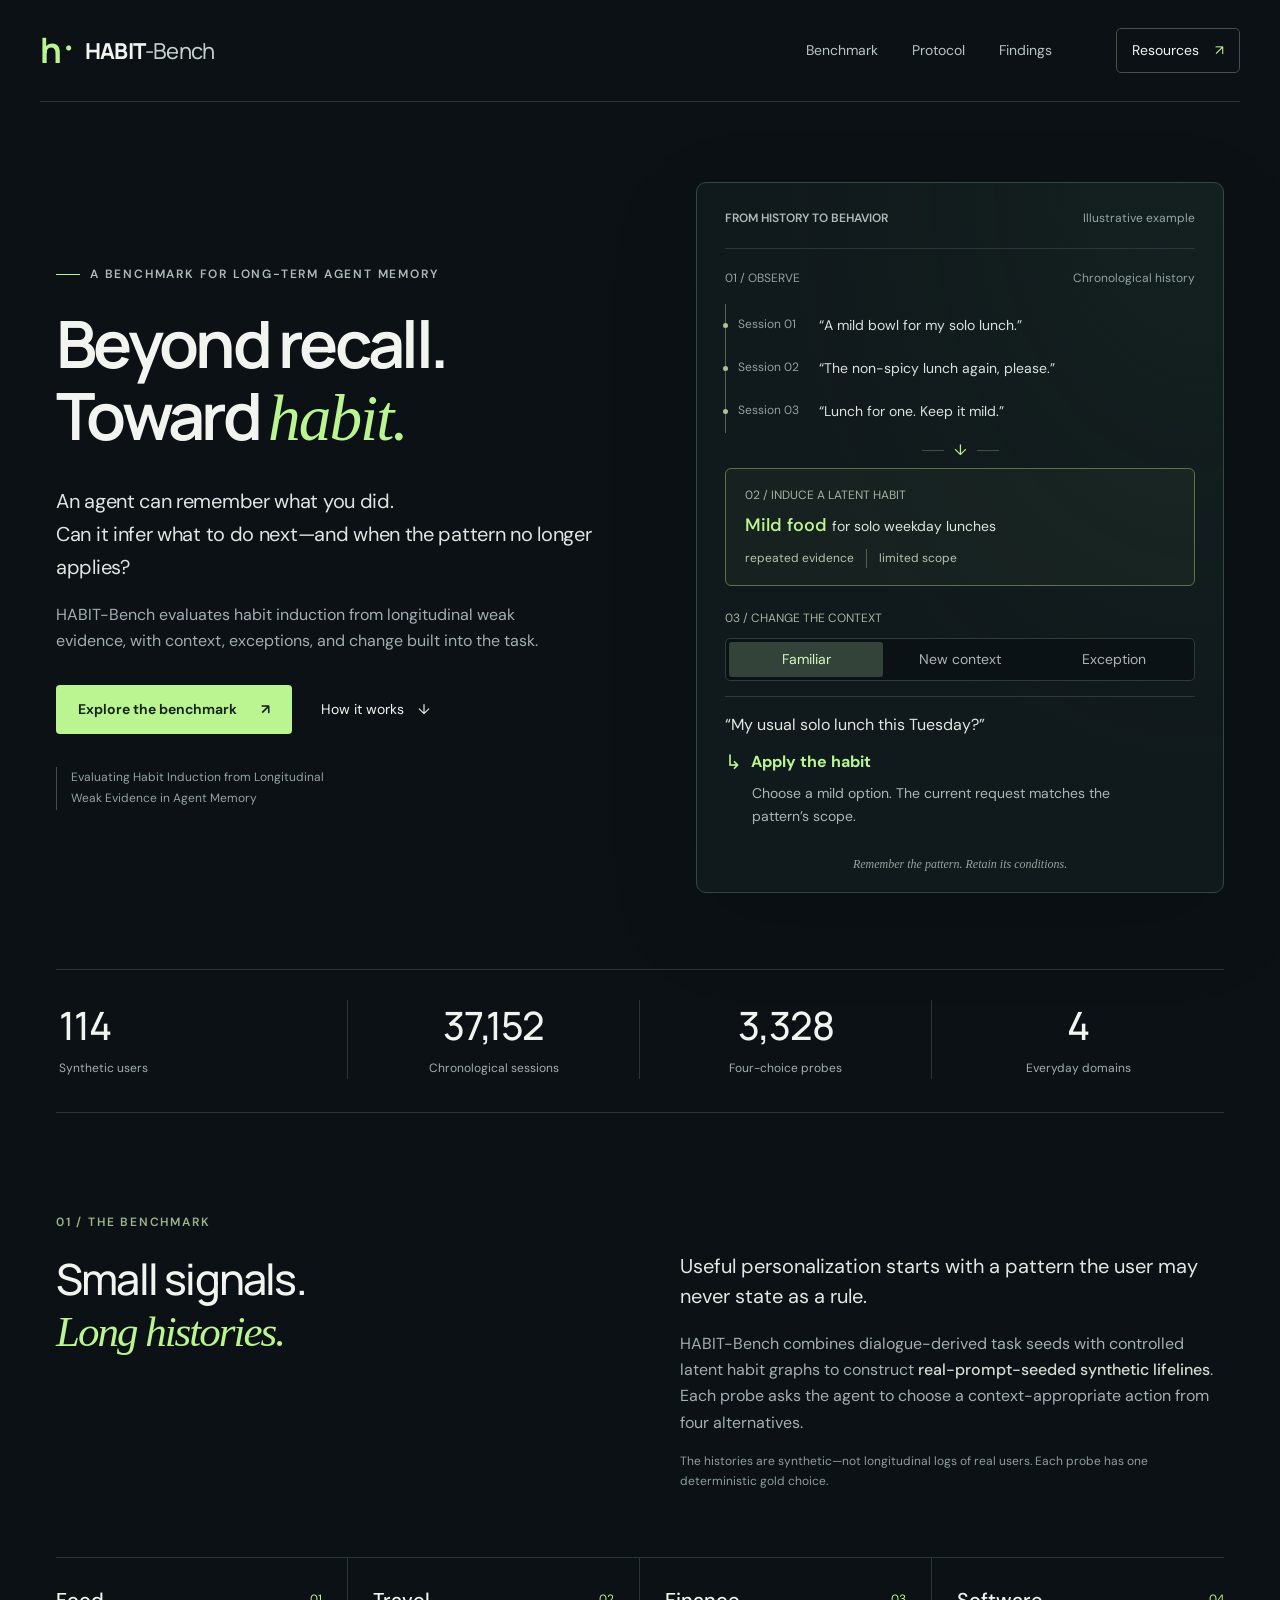
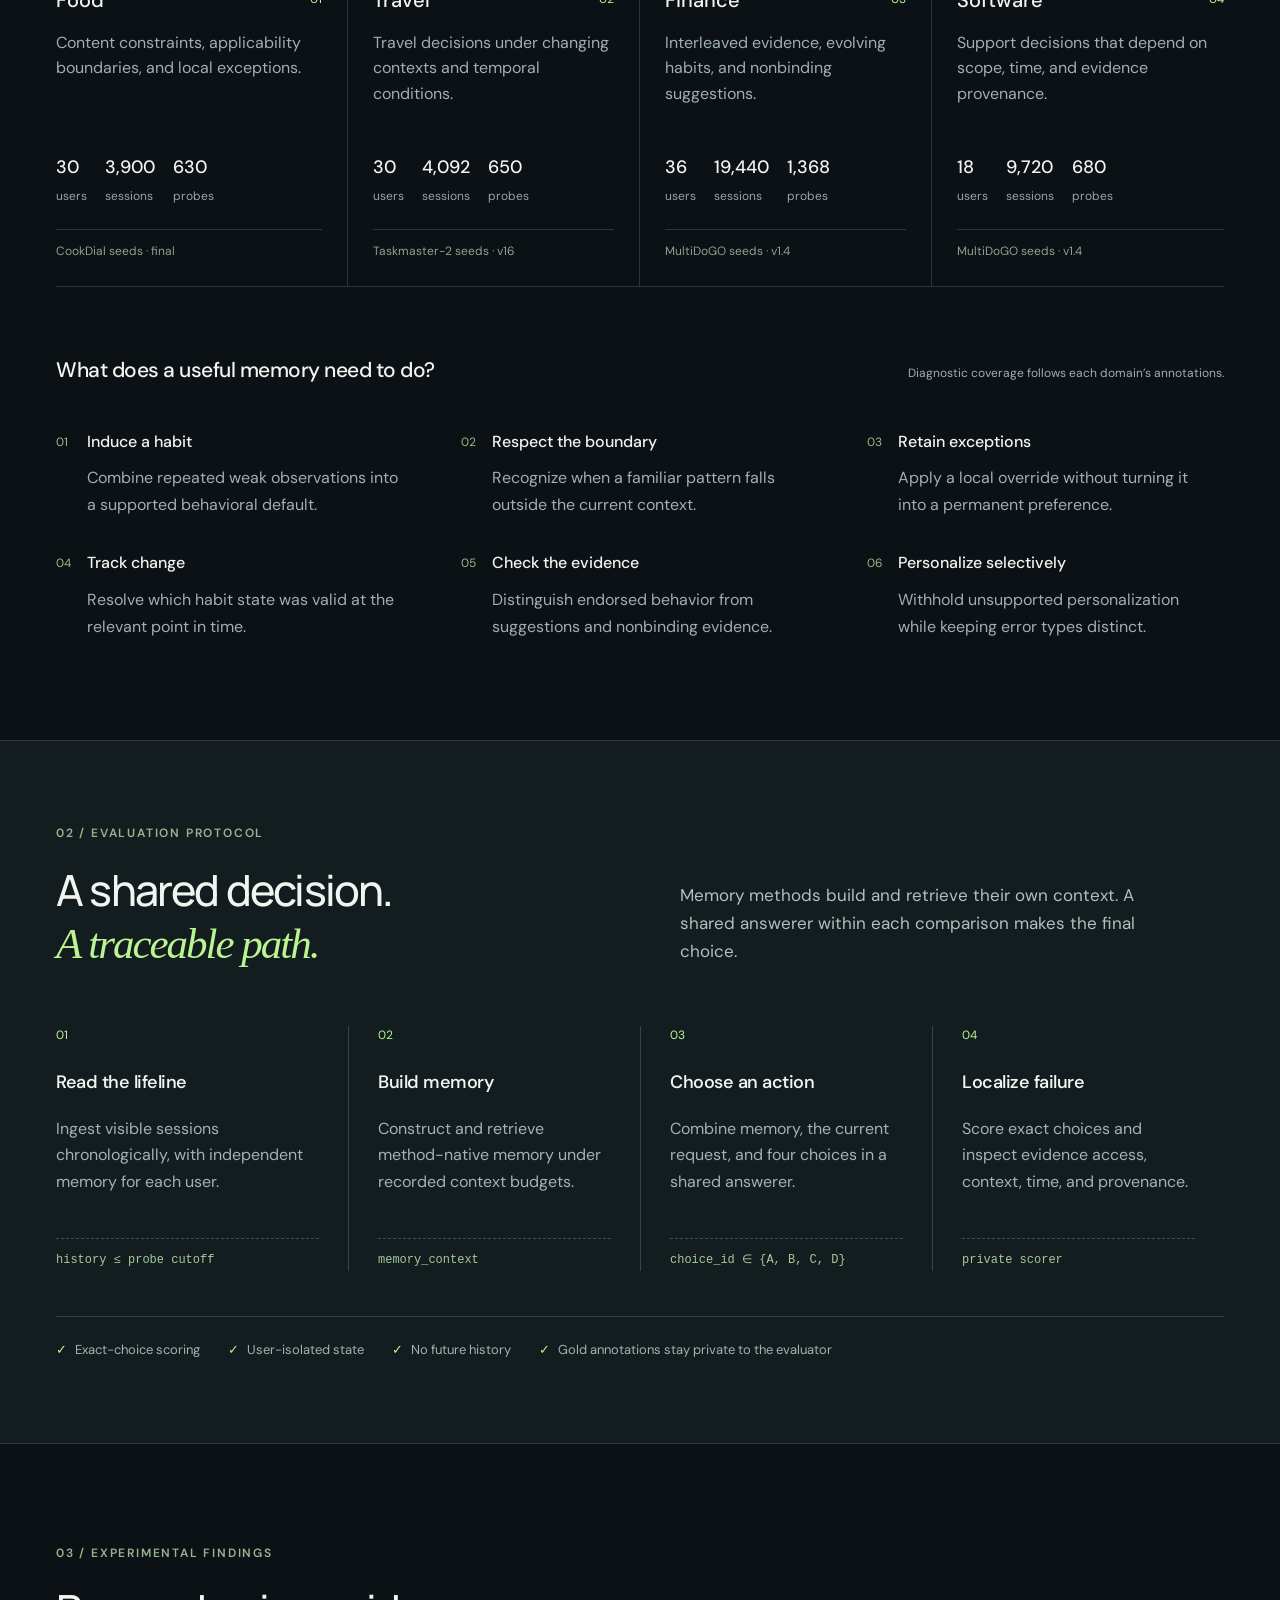
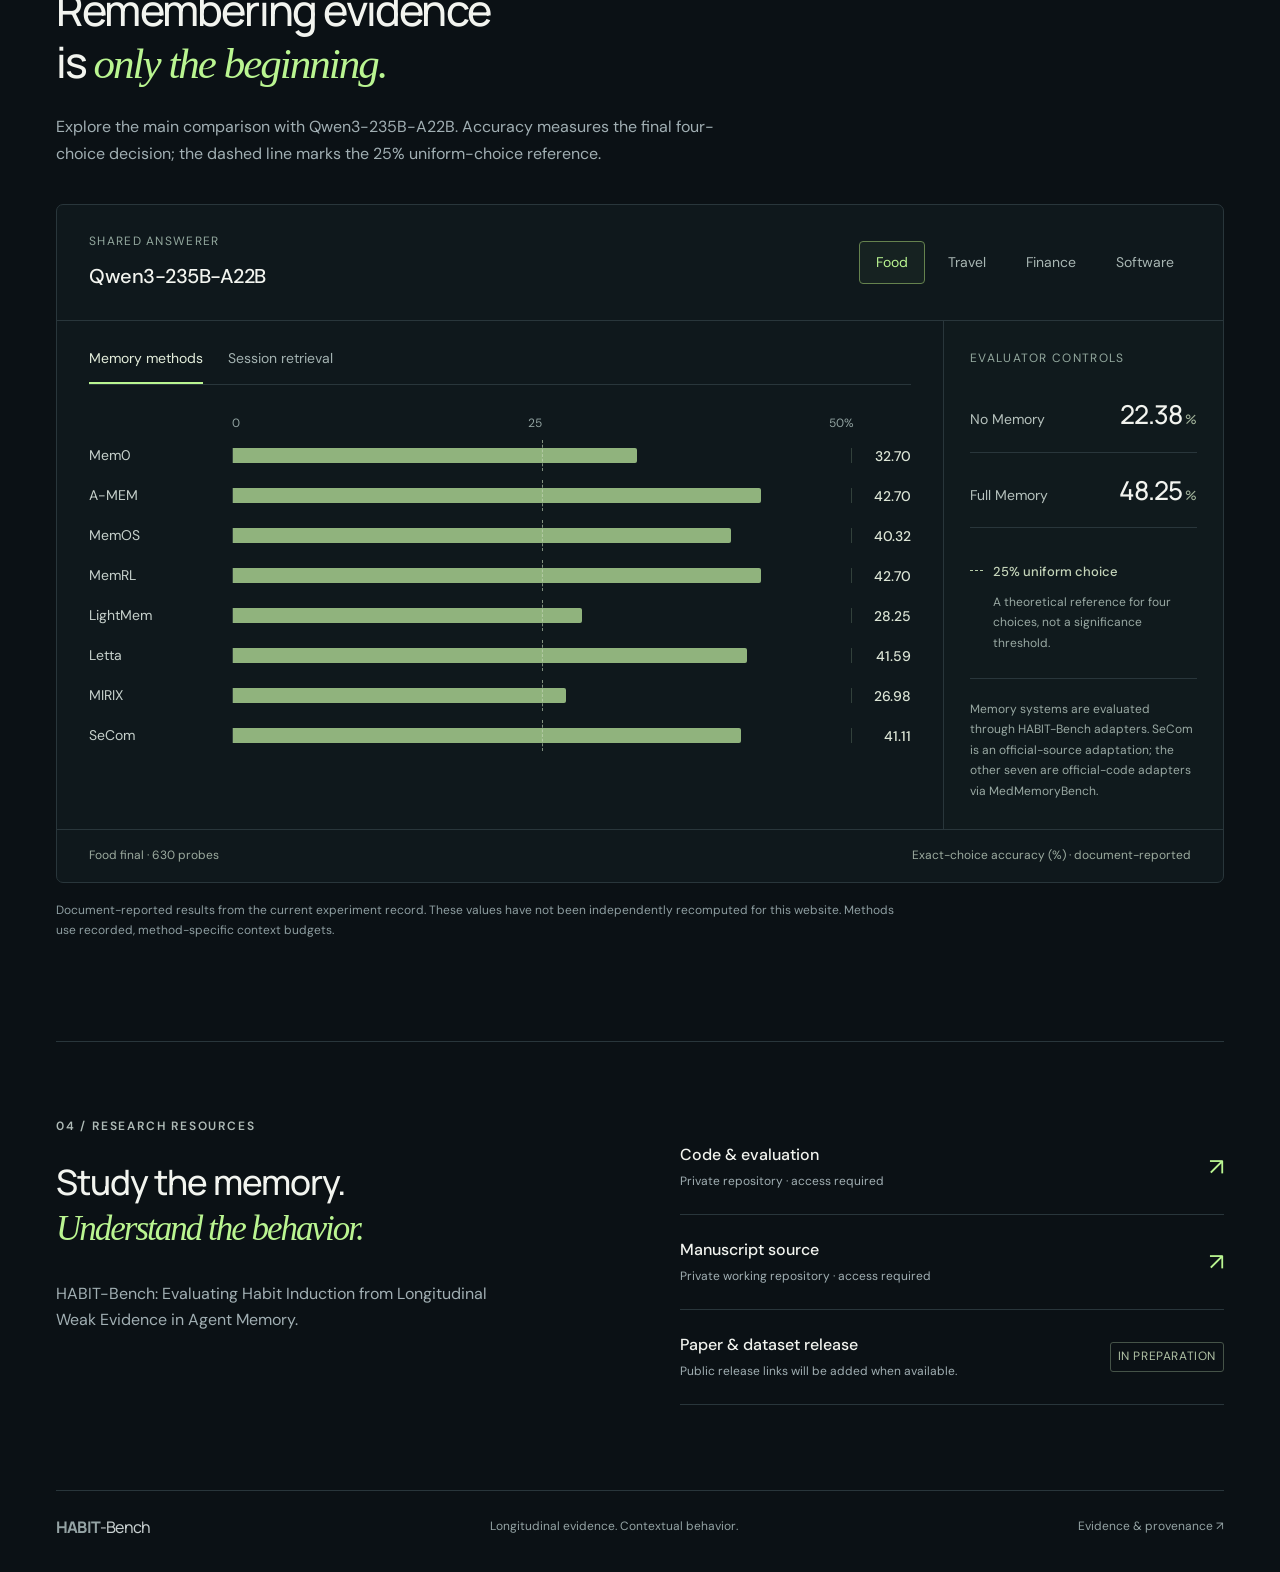
==== index.html @ 61bf4277 "Publish HABIT-Bench project website" ====
<!doctype html>
<html lang="en">
<head>
  <meta charset="utf-8">
  <meta name="viewport" content="width=device-width, initial-scale=1">
  <meta name="theme-color" content="#0b1115">
  <meta name="description" content="HABIT-Bench evaluates whether agent memory can induce latent habits from longitudinal weak evidence and apply them in the right context.">
  <title>HABIT-Bench — Beyond recall. Toward habit.</title>
  <link rel="icon" type="image/svg+xml" href="data:image/svg+xml,%3Csvg xmlns='http://www.w3.org/2000/svg' viewBox='0 0 64 64'%3E%3Crect width='64' height='64' rx='14' fill='%230b1115'/%3E%3Cpath d='M18 15v34m28-34v34M18 32h28' stroke='%23baf591' stroke-width='8'/%3E%3C/svg%3E">
  <link rel="stylesheet" href="./styles.css">
  <script src="./data.js" defer></script>
  <script src="./app.js" defer></script>
</head>
<body>
  <a class="skip-link" href="#main">Skip to content</a>
  <header class="site-header">
    <a class="brand" href="#" aria-label="HABIT-Bench home"><span class="brand-mark" aria-hidden="true">h<span>·</span></span> HABIT<span class="brand-light">-Bench</span></a>
    <nav aria-label="Main navigation"><a href="#benchmark">Benchmark</a><a href="#protocol">Protocol</a><a href="#findings">Findings</a></nav>
    <a class="header-link" href="#resources">Resources <span aria-hidden="true">↗</span></a>
  </header>
  <main id="main">
    <section class="hero section-shell" aria-labelledby="hero-title">
      <div class="hero-copy">
        <p class="eyebrow"><span class="eyebrow-line"></span> A benchmark for long-term agent memory</p>
        <h1 id="hero-title">Beyond recall.<br>Toward <em>habit.</em></h1>
        <p class="hero-summary">An agent can remember what you did.<br> Can it infer what to do next—and when the pattern no longer applies?</p>
        <p class="hero-description">HABIT-Bench evaluates habit induction from longitudinal weak evidence, with context, exceptions, and change built into the task.</p>
        <div class="hero-actions"><a class="button primary" href="#benchmark">Explore the benchmark <span aria-hidden="true">↗</span></a><a class="text-link" href="#protocol">How it works <span aria-hidden="true">↓</span></a></div>
        <p class="paper-title">Evaluating Habit Induction from Longitudinal<br class="desktop-break"> Weak Evidence in Agent Memory</p>
      </div>
      <div class="habit-lab" aria-label="Interactive illustration of habit application">
        <div class="lab-heading"><span class="eyebrow">From history to behavior</span><span class="lab-note">Illustrative example</span></div>
        <div class="history-label"><span>01 / OBSERVE</span><span>Chronological history</span></div>
        <ol class="evidence-timeline">
          <li><span class="session-label">Session 01</span><p>“A mild bowl for my solo lunch.”</p><span class="evidence-tag">weekday</span></li>
          <li><span class="session-label">Session 02</span><p>“The non-spicy lunch again, please.”</p><span class="evidence-tag">weekday</span></li>
          <li><span class="session-label">Session 03</span><p>“Lunch for one. Keep it mild.”</p><span class="evidence-tag">weekday</span></li>
        </ol>
        <div class="inference-link" aria-hidden="true"><span></span>↓<span></span></div>
        <div class="latent-state"><span class="micro-label">02 / INDUCE A LATENT HABIT</span><p>Mild food <span>for solo weekday lunches</span></p><div class="state-tags"><span>repeated evidence</span><span>limited scope</span></div></div>
        <div class="scenario-control"><span class="micro-label">03 / CHANGE THE CONTEXT</span><div class="segmented" role="group" aria-label="Example context"><button type="button" data-scenario="apply" aria-pressed="true">Familiar</button><button type="button" data-scenario="boundary" aria-pressed="false">New context</button><button type="button" data-scenario="exception" aria-pressed="false">Exception</button></div></div>
        <div class="decision" id="decision" aria-live="polite"><p class="current-request">“My usual solo lunch this Tuesday?”</p><div class="decision-title"><span class="decision-symbol" aria-hidden="true">↳</span><strong>Apply the habit</strong></div><p class="decision-explanation">Choose a mild option. The current request matches the pattern’s scope.</p></div>
        <p class="lab-caption">Remember the pattern. Retain its conditions.</p>
      </div>
    </section>
    <section class="stats section-shell" aria-label="Dataset at a glance"><div><strong>114</strong><span>Synthetic users</span></div><div><strong>37,152</strong><span>Chronological sessions</span></div><div><strong>3,328</strong><span>Four-choice probes</span></div><div><strong>4</strong><span>Everyday domains</span></div></section>
    <section class="section-shell benchmark-section" id="benchmark">
      <div class="section-heading"><p class="eyebrow">01 / The benchmark</p><h2>Small signals.<br><em>Long histories.</em></h2></div>
      <div class="intro-copy"><p>Useful personalization starts with a pattern the user may never state as a rule.</p><p>HABIT-Bench combines dialogue-derived task seeds with controlled latent habit graphs to construct <strong>real-prompt-seeded synthetic lifelines</strong>. Each probe asks the agent to choose a context-appropriate action from four alternatives.</p><p class="muted">The histories are synthetic—not longitudinal logs of real users. Each probe has one deterministic gold choice.</p></div>
      <div class="domain-grid" id="domain-grid"></div>
      <div class="capabilities-header"><h3>What does a useful memory need to do?</h3><p>Diagnostic coverage follows each domain’s annotations.</p></div>
      <div class="capability-grid">
        <article><span class="capability-number">01</span><h4>Induce a habit</h4><p>Combine repeated weak observations into a supported behavioral default.</p></article>
        <article><span class="capability-number">02</span><h4>Respect the boundary</h4><p>Recognize when a familiar pattern falls outside the current context.</p></article>
        <article><span class="capability-number">03</span><h4>Retain exceptions</h4><p>Apply a local override without turning it into a permanent preference.</p></article>
        <article><span class="capability-number">04</span><h4>Track change</h4><p>Resolve which habit state was valid at the relevant point in time.</p></article>
        <article><span class="capability-number">05</span><h4>Check the evidence</h4><p>Distinguish endorsed behavior from suggestions and nonbinding evidence.</p></article>
        <article><span class="capability-number">06</span><h4>Personalize selectively</h4><p>Withhold unsupported personalization while keeping error types distinct.</p></article>
      </div>
    </section>
    <section class="protocol-section" id="protocol"><div class="section-shell">
      <div class="section-heading"><p class="eyebrow">02 / Evaluation protocol</p><h2>A shared decision.<br><em>A traceable path.</em></h2></div>
      <p class="protocol-lede">Memory methods build and retrieve their own context. A shared answerer within each comparison makes the final choice.</p>
      <div class="pipeline"><article><span class="step">01</span><h3>Read the lifeline</h3><p>Ingest visible sessions chronologically, with independent memory for each user.</p><code>history ≤ probe cutoff</code></article><article><span class="step">02</span><h3>Build memory</h3><p>Construct and retrieve method-native memory under recorded context budgets.</p><code>memory_context</code></article><article><span class="step">03</span><h3>Choose an action</h3><p>Combine memory, the current request, and four choices in a shared answerer.</p><code>choice_id ∈ {A, B, C, D}</code></article><article><span class="step">04</span><h3>Localize failure</h3><p>Score exact choices and inspect evidence access, context, time, and provenance.</p><code>private scorer</code></article></div>
      <div class="protocol-foot"><span>Exact-choice scoring</span><span>User-isolated state</span><span>No future history</span><span>Gold annotations stay private to the evaluator</span></div>
    </div></section>
    <section class="section-shell findings-section" id="findings">
      <div class="section-heading"><p class="eyebrow">03 / Experimental findings</p><h2>Remembering evidence<br>is <em>only the beginning.</em></h2></div>
      <p class="findings-lede">Explore the main comparison with Qwen3-235B-A22B. Accuracy measures the final four-choice decision; the dashed line marks the 25% uniform-choice reference.</p>
      <div id="results-panel" class="results-panel"></div>
      <p class="results-note">Document-reported results from the current experiment record. These values have not been independently recomputed for this website. Methods use recorded, method-specific context budgets.</p>
    </section>
    <section class="resources-section section-shell" id="resources"><div><p class="eyebrow">04 / Research resources</p><h2>Study the memory.<br><em>Understand the behavior.</em></h2><p class="resource-copy">HABIT-Bench: Evaluating Habit Induction from Longitudinal Weak Evidence in Agent Memory.</p></div><div class="resource-list"><a href="https://github.com/Hollyming/habit-bench" target="_blank" rel="noopener noreferrer"><span><strong>Code & evaluation</strong><small>Private repository · access required</small></span><span aria-hidden="true">↗</span></a><a href="https://github.com/Hollyming/habit_bench_iclr27" target="_blank" rel="noopener noreferrer"><span><strong>Manuscript source</strong><small>Private working repository · access required</small></span><span aria-hidden="true">↗</span></a><div class="resource-status"><span><strong>Paper & dataset release</strong><small>Public release links will be added when available.</small></span><span class="status-label">In preparation</span></div></div></section>
  </main>
  <footer class="site-footer section-shell"><a class="brand" href="#">HABIT<span class="brand-light">-Bench</span></a><p>Longitudinal evidence. Contextual behavior.</p><a href="./evidence.json">Evidence & provenance <span aria-hidden="true">↗</span></a></footer>
</body>
</html>
---- styles.css ----
@import url('https://fonts.googleapis.com/css2?family=DM+Sans:wght@400;450;500;550;600;650;700&family=Manrope:wght@400;500;600;650;700;750;800&display=swap');
:root{color-scheme:dark;--bg:#0b1115;--panel:#111a1e;--panel-light:#152126;--ink:#f2f4ef;--muted:#a1afb3;--line:#29363b;--green:#baf591;--teal:#80c9ba;--serif:Georgia,'Times New Roman',serif;--sans:'DM Sans',Arial,sans-serif;--display:'Manrope',Arial,sans-serif}
*{box-sizing:border-box}html{scroll-behavior:smooth;scroll-padding-top:100px}body{margin:0;background:var(--bg);color:var(--ink);font:16px/1.65 var(--sans);-webkit-font-smoothing:antialiased}a{color:inherit;text-decoration:none}button{font:inherit}button,a{-webkit-tap-highlight-color:transparent}button{cursor:pointer}a:focus-visible,button:focus-visible,summary:focus-visible{outline:2px solid var(--green);outline-offset:6px}::selection{background:var(--green);color:var(--bg)}.section-shell{width:min(1280px,calc(100% - 112px));margin-inline:auto}.skip-link{position:absolute;left:20px;top:-100px;z-index:100;background:var(--green);color:var(--bg);padding:12px 20px}.skip-link:focus{top:12px}.site-header{height:102px;width:min(1392px,calc(100% - 80px));margin:auto;display:flex;align-items:center;gap:40px;border-bottom:1px solid var(--line)}.brand{font:750 22px/1 var(--display);letter-spacing:-.8px;white-space:nowrap;display:flex;align-items:center}.brand-light{font-weight:450;color:#c6cece}.brand-mark{position:relative;font:700 35px/1 var(--display);color:var(--green);margin-right:15px;width:30px}.brand-mark span{position:absolute;right:-2px;top:-4px}.site-header nav{display:flex;gap:34px;margin-left:auto;font-size:14px;color:#b9c4c7}.site-header nav a:hover,.text-link:hover,footer a:hover{color:var(--green)}.header-link{font-size:14px;border:1px solid #435149;border-radius:5px;padding:10px 15px;margin-left:24px}.header-link span{margin-left:12px;color:var(--green)}.hero{display:grid;grid-template-columns:1.08fr 1fr;gap:70px;align-items:center;padding-block:80px 76px}.eyebrow{text-transform:uppercase;letter-spacing:1.8px;font-size:12px;font-weight:600;line-height:1.5;color:#afbbb7;margin:0 0 25px}.hero .eyebrow{display:flex;align-items:center;gap:10px}.eyebrow-line{width:24px;height:1px;background:var(--green)}h1,h2,h3,h4,p{margin-top:0}h1{font:650 clamp(56px,5.1vw,76px)/1.1 var(--display);letter-spacing:-3.7px;margin:0 0 30px}h1 em,h2 em{font-family:var(--serif);font-weight:400;color:var(--green);letter-spacing:-2px}.hero-summary{font-size:20px;line-height:1.65;letter-spacing:-.3px;color:#e0e5e2;max-width:540px;margin-bottom:18px}.hero-description{max-width:490px;color:var(--muted);font-size:16px;margin-bottom:30px}.hero-actions{display:flex;align-items:center;gap:29px;flex-wrap:wrap}.button{display:inline-flex;align-items:center;justify-content:center;gap:24px;min-height:48px;padding:13px 22px;font-size:14px;font-weight:650;border-radius:4px;transition:background .2s,transform .2s}.primary{background:var(--green);color:#152217}.primary:hover{background:#ceffad;transform:translateY(-2px)}.text-link{font-size:14px}.text-link span{margin-left:10px}.paper-title{font-size:12px;line-height:1.8;color:#93a3a6;margin-top:33px;margin-bottom:0;border-left:1px solid #41504a;padding-left:14px}.habit-lab{padding:26px 28px 17px;border:1px solid #34483e;border-radius:10px;background:radial-gradient(ellipse at 95% 0%,#1f342a44,transparent 60%),#10191c;box-shadow:0 30px 90px #0002;position:relative}.lab-heading{display:flex;justify-content:space-between;align-items:baseline;gap:10px;border-bottom:1px solid var(--line);padding-bottom:19px;margin-bottom:20px}.lab-heading .eyebrow{font-size:11px;letter-spacing:1.1px;margin:0}.lab-note{font-size:11px;color:#95a7a7}.history-label{display:flex;justify-content:space-between;font-size:10px;letter-spacing:.7px;color:#91a29f;margin-bottom:15px}.history-label span:last-child{letter-spacing:0}.evidence-timeline{list-style:none;padding:0;margin:0}.evidence-timeline li{position:relative;display:grid;grid-template-columns:75px 1fr auto;align-items:center;gap:7px;padding:10px 0 10px 12px;border-left:1px solid #536354}.evidence-timeline li:before{position:absolute;content:'';left:-3px;width:5px;height:5px;background:#a9c49b;border-radius:50%}.session-label{font-size:10px;color:#92a09e}.evidence-timeline p{font-size:12px;margin:0;color:#d9e2dd}.evidence-tag{font-size:9px;color:#9ca9a3;padding:1px 5px;border:1px solid #344039;border-radius:3px}.inference-link{display:flex;align-items:center;gap:10px;justify-content:center;height:35px;color:var(--green);font-size:15px}.inference-link span{width:22px;height:1px;background:#3e5043}.latent-state{background:#baf59109;border:1px solid #5a744a;border-radius:6px;padding:17px 19px}.micro-label{display:block;font-size:10px;letter-spacing:1px;color:#a2b49f}.latent-state p{font-size:18px;color:var(--green);line-height:1.5;margin:6px 0 10px;font-weight:550}.latent-state p span{color:#dbe6d9;font-weight:400;font-size:14px}.state-tags{display:flex;gap:12px;font-size:10px;color:#b6c5ae}.state-tags span+span{border-left:1px solid #56624a;padding-left:12px}.scenario-control{margin-top:23px;display:flex;justify-content:space-between;align-items:center;gap:10px}.scenario-control .micro-label{font-size:9px;letter-spacing:.5px;max-width:110px}.segmented{display:flex;padding:3px;border-radius:5px;background:#0b1215;border:1px solid #2d3b3b}.segmented button{color:#aab7b6;background:none;border:0;border-radius:3px;padding:6px 9px;font-size:11px;white-space:nowrap}.segmented button[aria-pressed=true]{background:#334339;color:#d9f5c4}.segmented button:hover{color:var(--green)}.decision{margin-top:15px;min-height:135px;border-top:1px solid #2c3a38;padding-top:15px}.current-request{font-size:14px;color:#e1e7e1;margin-bottom:10px}.decision-title{display:flex;align-items:center;gap:9px;color:var(--green);font-size:14px}.decision-symbol{font-size:20px;line-height:1}.decision-explanation{font-size:12px;color:#a9b8b4;line-height:1.6;margin:7px 0 0 27px;max-width:360px}.lab-caption{font-family:var(--serif);font-style:italic;color:#93a49c;font-size:13px;text-align:center;padding-top:14px;margin:0}.stats{display:grid;grid-template-columns:repeat(4,1fr);border-block:1px solid var(--line);padding:30px 0 33px}.stats div{display:flex;flex-direction:column;align-items:center;border-right:1px solid var(--line)}.stats div:first-child{align-items:flex-start;padding-left:3px}.stats div:last-child{border:0}.stats strong{font:500 39px/1.3 var(--display);letter-spacing:-1px}.stats span{color:var(--muted);font-size:13px;margin-top:8px}.benchmark-section{padding-block:100px;display:grid;grid-template-columns:1fr 1fr;column-gap:80px}.section-heading h2{font:500 43px/1.2 var(--display);letter-spacing:-1.8px;margin-bottom:0}.section-heading .eyebrow{color:#9bb38f;margin-bottom:22px}.intro-copy{padding-top:38px}.intro-copy>p:first-child{font-size:20px;color:#e2e8e0;line-height:1.5}.intro-copy p{color:var(--muted);font-size:15px}.intro-copy strong{color:#d4ddd1;font-weight:500}.intro-copy .muted{font-size:12px;color:#8e9e9f}.domain-grid{grid-column:1/-1;display:grid;grid-template-columns:repeat(4,1fr);margin-top:53px;border-block:1px solid var(--line)}.domain{padding:26px 25px 25px;border-right:1px solid var(--line)}.domain:first-child{padding-left:0}.domain:last-child{border:0;padding-right:0}.domain-top{display:flex;justify-content:space-between;align-items:center;gap:8px}.domain h3{font-size:20px;font-weight:500;margin:0}.domain-number{font-size:12px;color:var(--green)}.domain p{font-size:13px;color:var(--muted);line-height:1.6;min-height:62px;margin:13px 0 20px}.domain-counts{display:flex;gap:18px}.domain-counts strong{font-size:18px;font-weight:500;display:block}.domain-counts span{color:#97a6a7;font-size:11px}.domain-source{color:#8fa28f;font-size:11px;border-top:1px solid var(--line);margin-top:20px;padding-top:12px}.capabilities-header{grid-column:1/-1;display:flex;align-items:baseline;justify-content:space-between;gap:24px;margin-top:66px}.capabilities-header h3{font-size:21px;font-weight:500;letter-spacing:-.5px}.capabilities-header p{font-size:12px;color:var(--muted)}.capability-grid{display:grid;grid-template-columns:repeat(3,1fr);grid-column:1/-1;gap:32px 48px;margin-top:20px}.capability-grid article{padding-left:31px;position:relative}.capability-number{position:absolute;left:0;top:0;font-size:11px;line-height:26px;color:#9cb987}.capability-grid h4{font-size:16px;font-weight:500;margin-bottom:9px}.capability-grid p{font-size:14px;line-height:1.7;color:var(--muted);margin:0;max-width:320px}.protocol-section{background:#131d20;border-block:1px solid var(--line);padding-block:83px}.protocol-section>.section-shell{display:grid;grid-template-columns:1fr 1fr;gap:45px 80px}.protocol-lede{align-self:end;color:#b2bfbe;max-width:465px;font-size:17px;margin:0 0 4px}.pipeline{grid-column:1/-1;display:grid;grid-template-columns:repeat(4,1fr);margin-top:12px}.pipeline article{padding:0 29px;position:relative;border-left:1px solid #374546}.pipeline article:first-child{padding-left:0;border:0}.step{display:block;color:var(--green);font-size:12px;margin-bottom:22px}.pipeline h3{font-size:18px;letter-spacing:-.5px;font-weight:550}.pipeline p{font-size:14px;color:#a4b2b2;min-height:73px}.pipeline code{display:block;font-family:monospace;font-size:11px;color:#a5c89b;padding-top:12px;border-top:1px dashed #425148;white-space:normal}.protocol-foot{grid-column:1/-1;display:flex;gap:28px;border-top:1px solid #334143;padding-top:22px;color:#a2b2af;font-size:12px;flex-wrap:wrap}.protocol-foot span:before{content:'✓';color:var(--green);margin-right:8px}.findings-section{padding-block:100px}.findings-lede{max-width:690px;color:var(--muted);font-size:16px;margin:25px 0 37px}.results-panel{border:1px solid var(--line);border-radius:7px;min-height:140px;background:#0f181c}.results-note{font-size:12px;line-height:1.7;color:#8e9ea1;max-width:850px;margin:17px 0 0}.resources-section{border-top:1px solid var(--line);padding-block:75px 85px;display:grid;grid-template-columns:1fr 1fr;gap:80px}.resources-section h2{font:500 35px/1.3 var(--display);letter-spacing:-1px}.resource-copy{max-width:440px;font-size:14px;color:var(--muted);margin-bottom:0}.resource-list{padding-top:3px}.resource-list>a,.resource-status{display:flex;justify-content:space-between;align-items:center;gap:20px;border-bottom:1px solid var(--line);padding:22px 0}.resource-list strong{font-weight:500;font-size:16px;display:block}.resource-list small{font-size:12px;color:var(--muted);display:block;margin-top:4px}.resource-list>a>span:last-child{font-size:24px;color:var(--green)}.resource-list>a:hover strong{color:var(--green)}.status-label{font-size:10px;text-transform:uppercase;letter-spacing:.6px;border:1px solid #455348;padding:4px 7px;border-radius:3px;color:#b0c1a5;white-space:nowrap}.site-footer{padding-block:26px 35px;border-top:1px solid var(--line);display:flex;align-items:center;justify-content:space-between;gap:25px;color:#94a3a4;font-size:12px}.site-footer .brand{font-size:16px}.site-footer p{margin:0}
@media(min-width:1500px){.hero{gap:95px;padding-block:100px}.hero-copy h1{font-size:78px}}
@media(max-width:1150px){.section-shell{width:calc(100% - 72px)}.hero{gap:35px;grid-template-columns:1fr 1fr;padding-top:65px}h1{font-size:57px;letter-spacing:-3px}.habit-lab{padding:22px 20px 16px}.evidence-timeline li{grid-template-columns:65px 1fr}.evidence-tag{display:none}.hero-summary{font-size:18px}.hero-actions{gap:19px}.button{padding-inline:16px;gap:12px}.scenario-control{display:block}.scenario-control .micro-label{max-width:none;margin-bottom:10px}.segmented{display:inline-flex}.benchmark-section,.resources-section{column-gap:45px}.domain{padding-inline:20px}.domain-counts{gap:12px}.domain-counts strong{font-size:17px}.pipeline article{padding-inline:18px}.pipeline p{min-height:100px}.site-header{width:calc(100% - 64px)}.header-link{margin-left:0}.site-header nav{gap:23px}}
@media(max-width:850px){.site-header{height:84px;gap:20px}.site-header nav{display:none}.header-link{margin-left:auto}.hero{grid-template-columns:1fr;gap:47px;padding-block:55px}.hero-copy{max-width:620px}.hero-copy h1{font-size:70px}.hero-summary{font-size:20px}.hero-description{max-width:530px}.paper-title br{display:none}.habit-lab{max-width:620px;width:100%;margin:auto;padding:27px 30px 20px}.evidence-timeline li{grid-template-columns:90px 1fr auto}.evidence-tag{display:inline}.evidence-timeline p{font-size:14px}.scenario-control{display:flex}.scenario-control .micro-label{margin:0}.stats strong{font-size:32px}.stats span{font-size:12px}.benchmark-section{grid-template-columns:1fr;padding-block:65px}.intro-copy{padding-top:25px;max-width:650px}.domain-grid{grid-template-columns:1fr 1fr;margin-top:26px}.domain{padding:25px!important}.domain:nth-child(2){border-right:0}.domain:nth-child(-n+2){border-bottom:1px solid var(--line)}.domain p{min-height:auto}.capabilities-header{display:block;margin-top:45px}.capabilities-header h3{margin-bottom:10px}.capability-grid{grid-template-columns:1fr 1fr;gap:28px}.protocol-section{padding-block:65px}.protocol-section>.section-shell{grid-template-columns:1fr;gap:26px}.protocol-lede{max-width:600px}.pipeline{grid-template-columns:1fr 1fr;gap:32px 0}.pipeline article{padding:0 20px}.pipeline article:nth-child(odd){padding-left:0;border:0}.pipeline p{min-height:65px}.pipeline .step{margin-bottom:14px}.protocol-foot{gap:14px 25px}.findings-section{padding-block:65px}.resources-section{grid-template-columns:1fr;gap:25px;padding-block:60px}.site-footer p{display:none}}
@media(max-width:520px){.section-shell{width:calc(100% - 40px)}.site-header{width:calc(100% - 40px);height:77px}.brand{font-size:19px}.brand-mark{font-size:30px;margin-right:9px;width:26px}.header-link{font-size:11px;padding:8px 9px}.header-link span{margin-left:5px}.hero{padding-top:43px;gap:35px}.hero .eyebrow{font-size:10px;letter-spacing:1.2px;margin-bottom:24px}.hero-copy h1{font-size:clamp(46px,12.5vw,65px);letter-spacing:-2.5px;margin-bottom:23px}.hero-summary{font-size:17px}.hero-summary br{display:none}.hero-description{font-size:14px;margin-bottom:24px}.hero-actions{gap:20px}.button,.text-link{font-size:12px}.button{padding:11px 14px}.paper-title{font-size:11px;margin-top:26px}.habit-lab{padding:20px 16px 13px;border-radius:7px}.hero .lab-heading .eyebrow{font-size:9px;letter-spacing:.8px;margin-bottom:0}.lab-note{font-size:9px}.evidence-timeline li{grid-template-columns:67px 1fr}.evidence-timeline p{font-size:12px}.evidence-tag{display:none}.latent-state{padding:14px}.latent-state p{font-size:17px}.latent-state p span{display:block;font-size:14px;margin-top:2px}.scenario-control{display:block;margin-top:19px}.scenario-control .micro-label{margin-bottom:10px}.segmented{display:flex}.segmented button{flex:1;font-size:12px;padding:7px}.decision{min-height:145px}.decision-explanation{font-size:12px}.stats{grid-template-columns:1fr 1fr;padding:0}.stats div{padding:23px 0!important;align-items:center!important}.stats div:nth-child(2){border-right:0}.stats div:nth-child(-n+2){border-bottom:1px solid var(--line)}.stats strong{font-size:32px}.section-heading h2{font-size:35px}.section-heading .eyebrow{font-size:10px;margin-bottom:20px}.intro-copy>p:first-child{font-size:19px}.intro-copy p{font-size:14px}.domain{padding:21px 15px!important}.domain:nth-child(odd){padding-left:0!important}.domain:nth-child(even){padding-right:0!important}.domain h3{font-size:18px}.domain-counts{flex-wrap:wrap;gap:8px 18px}.domain-counts strong{font-size:18px}.domain p{font-size:12px;min-height:78px}.domain-source{font-size:10px}.capabilities-header h3{font-size:19px}.capability-grid{grid-template-columns:1fr;gap:26px}.capability-grid p{max-width:none}.capability-grid h4{margin-bottom:5px}.pipeline{grid-template-columns:1fr}.pipeline article{padding:0 0 23px!important;border:0;border-bottom:1px solid var(--line)}.pipeline p{min-height:0;margin-bottom:16px}.pipeline h3{margin-bottom:10px}.protocol-lede{font-size:16px}.pipeline .step{margin-bottom:10px}.protocol-foot{font-size:11px}.findings-lede{font-size:14px}.resources-section h2{font-size:31px}.resource-list strong{font-size:15px}.resource-list small{font-size:11px}.resource-status{gap:10px}.status-label{font-size:9px}.site-footer{font-size:10px;gap:15px}.site-footer .brand{font-size:14px}}
@media(prefers-reduced-motion:reduce){html{scroll-behavior:auto}*,*:before,*:after{animation:none!important;transition:none!important}}

/* Results are plotted on the same 0–50% scale across every domain. */
.results-toolbar{display:flex;justify-content:space-between;align-items:center;gap:25px;padding:27px 32px;border-bottom:1px solid var(--line)}.chart-eyebrow{font-size:12px;letter-spacing:1.3px;color:#93a89e;margin:0 0 8px}.results-toolbar h3{font-size:20px;font-weight:500;letter-spacing:-.5px;margin:0}.domain-select{display:flex;gap:6px;flex-wrap:wrap}.domain-select button{border:1px solid transparent;background:transparent;color:#a8b6b3;padding:9px 16px;font-size:14px;border-radius:4px}.domain-select button[aria-pressed=true]{border-color:#65824e;background:#baf5910b;color:var(--green)}.domain-select button:hover{color:var(--green)}.chart-layout{display:grid;grid-template-columns:1fr 280px}.chart-main{padding:26px 32px 34px;min-width:0}.group-select{display:flex;gap:25px;margin-bottom:29px;border-bottom:1px solid var(--line)}.group-select button{border:0;border-bottom:2px solid transparent;background:none;color:#a3b2b1;padding:0 0 12px;font-size:14px}.group-select button[aria-pressed=true]{border-bottom-color:var(--green);color:#e4eedc}.chart-axis{margin:0 57px 9px 143px;display:flex;justify-content:space-between;color:#92a3a1;font-size:12px}.chart-rows{display:grid;gap:14px;min-height:306px;align-content:start}.chart-row{display:grid;grid-template-columns:128px 1fr 44px;gap:15px;align-items:center;min-height:26px}.method-label{font-size:14px;line-height:1.4;color:#c7d1cc}.bar-track{height:15px;position:relative;background:linear-gradient(to right,transparent calc(50% - .5px),#89a27b40 calc(50% - .5px),#89a27b40 calc(50% + .5px),transparent calc(50% + .5px));border-right:1px solid #32413b;border-left:1px solid #32413b}.bar-track:after{content:'';position:absolute;left:50%;top:-8px;bottom:-8px;border-left:1px dashed #c3d5b7a0}.chart-bar{height:100%;display:block;background:#9fc588;border-radius:0 2px 2px 0;transition:width .35s ease;opacity:.9}.score{font-size:14px;line-height:1;font-variant-numeric:tabular-nums;font-weight:500;text-align:right;color:#dce5d6}.chart-aside{border-left:1px solid var(--line);padding:28px 26px;background:#131e1f66}.control-result{display:flex;align-items:baseline;justify-content:space-between;gap:14px;padding:16px 0;border-bottom:1px solid var(--line)}.control-result>span{font-size:14px;color:#b7c3be}.control-result strong{font-size:26px;font-family:var(--display);font-weight:500;letter-spacing:-1px}.control-result small{font-size:13px;letter-spacing:0;margin-left:3px;color:#a2b39b}.reference-note{position:relative;margin-top:30px;padding-left:23px}.dashed-key{position:absolute;width:13px;left:0;top:12px;border-top:1px dashed #b5c9a7}.reference-note strong{font-weight:500;font-size:13px;color:#c5d5ba}.reference-note p,.adaptation-note{font-size:12px;line-height:1.7;color:#99a9a3;margin:7px 0 0}.adaptation-note{border-top:1px solid var(--line);padding-top:20px;margin-top:25px}.chart-footer{display:flex;justify-content:space-between;gap:16px;padding:16px 32px;border-top:1px solid var(--line);font-size:12px;color:#9cab9f}.sr-only{position:absolute;width:1px;height:1px;margin:-1px;padding:0;overflow:hidden;clip:rect(0,0,0,0);white-space:nowrap;border:0}
/* Readable type for controls, explanatory content, and evidence labels. */
.evidence-timeline p,.decision-explanation{font-size:14px}.session-label,.evidence-tag,.lab-note,.history-label,.micro-label,.state-tags,.scenario-control .micro-label,.lab-heading .eyebrow,.hero .lab-heading .eyebrow{font-size:12px;letter-spacing:0}.evidence-timeline li{grid-template-columns:74px 1fr}.evidence-tag{display:none}.scenario-control{display:block}.scenario-control .micro-label{max-width:none;margin-bottom:9px}.segmented{display:flex}.segmented button{font-size:14px;padding:6px 10px;flex:1}.decision{min-height:145px}.decision-title,.current-request{font-size:16px}.decision-explanation{margin-left:27px}.lab-heading{gap:18px}.lab-heading .eyebrow{max-width:185px}.lab-note{white-space:nowrap}.hero-description,.intro-copy p,.domain p,.capability-grid p,.pipeline p,.resource-copy{font-size:16px}.domain p{min-height:103px}.domain-counts span,.domain-source,.paper-title,.intro-copy .muted,.pipeline code,.status-label,.resource-list small,.capabilities-header p,.stats span,.lab-caption,.site-footer{font-size:12px}.domain-source{line-height:1.6}.domain-counts{gap:18px;flex-wrap:wrap}.pipeline p{min-height:106px}.pipeline code{overflow-wrap:anywhere}.protocol-foot{font-size:13px}.domain-number,.capability-number{font-size:12px}.site-footer .brand{font-size:16px}
@media(max-width:1150px){.chart-layout{grid-template-columns:1fr 245px}.chart-main{padding-inline:24px}.chart-aside{padding-inline:20px}.domain-select button{padding-inline:12px}.chart-row{grid-template-columns:110px 1fr 43px;gap:12px}.chart-axis{margin-inline:122px 55px}.hero .eyebrow{letter-spacing:1px}.hero-copy h1{font-size:clamp(49px,5.2vw,61px)}.domain p{min-height:155px}.pipeline p{min-height:133px}}
@media(max-width:850px){.chart-layout{grid-template-columns:1fr}.chart-aside{border-left:0;border-top:1px solid var(--line);display:grid;grid-template-columns:1fr 1fr;gap:15px 30px}.chart-aside>.chart-eyebrow{grid-column:1/-1;margin-bottom:0}#control-data{grid-row:2/4}.reference-note{margin-top:0}.adaptation-note{margin-top:0;padding-top:10px}.results-toolbar{align-items:flex-start;flex-direction:column;padding:24px}.chart-footer{flex-wrap:wrap;padding-inline:24px}.domain p{min-height:80px}.pipeline p{min-height:82px}.hero-copy h1{font-size:70px}}
@media(max-width:520px){.hero-copy h1{font-size:clamp(46px,12.5vw,65px)}.hero .eyebrow{font-size:12px}.lab-heading .eyebrow{font-size:12px;max-width:130px}.lab-note{font-size:12px;white-space:normal;max-width:75px;line-height:1.5;text-align:right}.history-label{font-size:12px;gap:15px}.evidence-timeline li{grid-template-columns:1fr;gap:2px;padding-block:8px}.session-label{font-size:12px}.evidence-timeline p{font-size:14px}.latent-state p{font-size:20px}.latent-state p span{font-size:14px}.hero-description{font-size:16px}.hero-actions .button,.hero-actions .text-link{font-size:14px}.hero-actions{gap:18px}.hero-actions .button{gap:10px}.paper-title{font-size:12px}.domain p{font-size:14px;min-height:111px}.domain-source{font-size:12px}.domain-counts{gap:9px 15px}.capabilities-header p{font-size:12px}.capability-grid p,.pipeline p,.findings-lede{font-size:16px}.pipeline p{min-height:0}.results-toolbar{padding:21px 16px;gap:20px}.domain-select{width:100%;gap:2px;justify-content:space-between}.domain-select button{font-size:13px;padding:8px 10px}.chart-main{padding:24px 16px 28px}.group-select{gap:20px}.group-select button{font-size:14px}.chart-row{grid-template-columns:96px 1fr 40px;gap:8px}.method-label,.score{font-size:12px}.chart-axis{margin-left:104px;margin-right:48px}.chart-rows{gap:17px;min-height:340px}.chart-aside{padding:22px 16px;grid-template-columns:1fr}#control-data{grid-row:auto;display:flex;gap:24px}.control-result{flex:1;display:block;padding-top:0}.control-result strong{display:block}.reference-note{margin-top:6px}.chart-footer{font-size:12px;padding-inline:16px}.resource-list small{font-size:12px}.status-label{font-size:10px}.resource-status{align-items:flex-start;flex-direction:column;gap:12px}.site-footer{font-size:12px}.site-footer .brand{font-size:14px}}
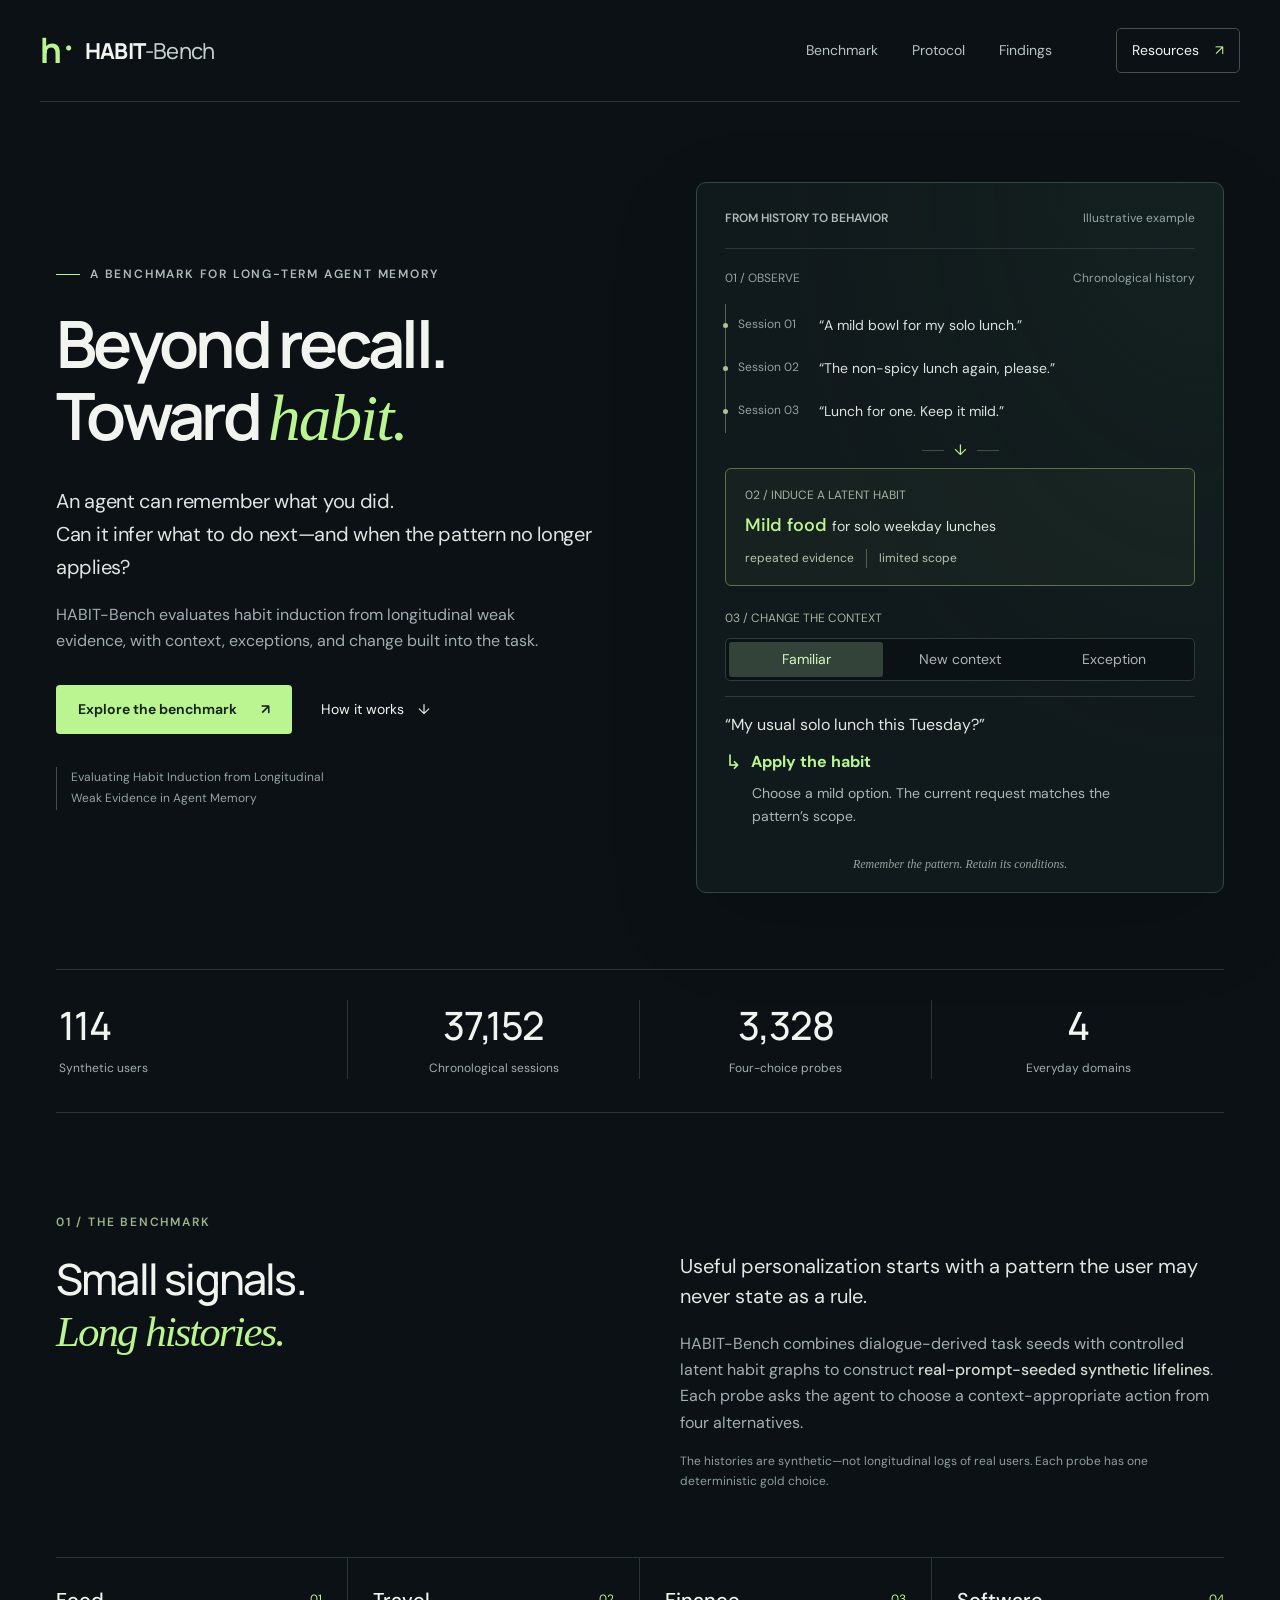
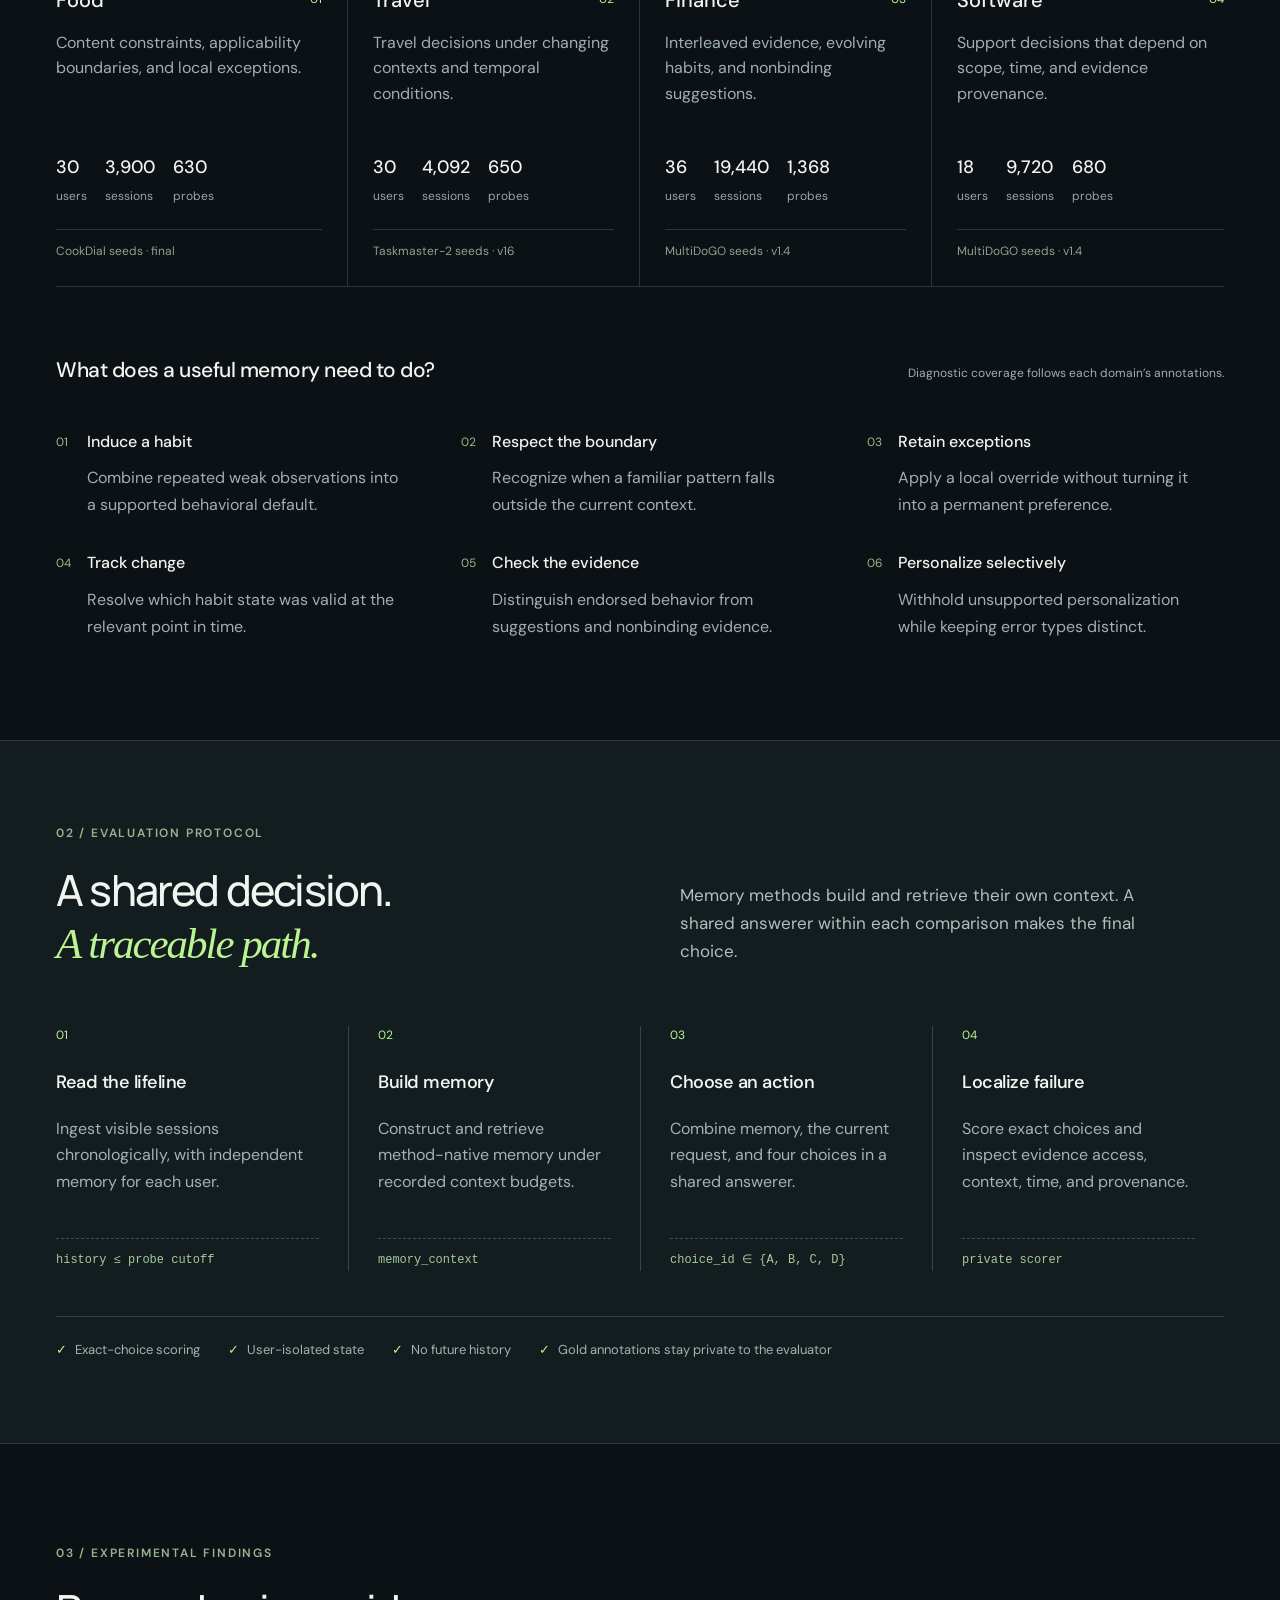
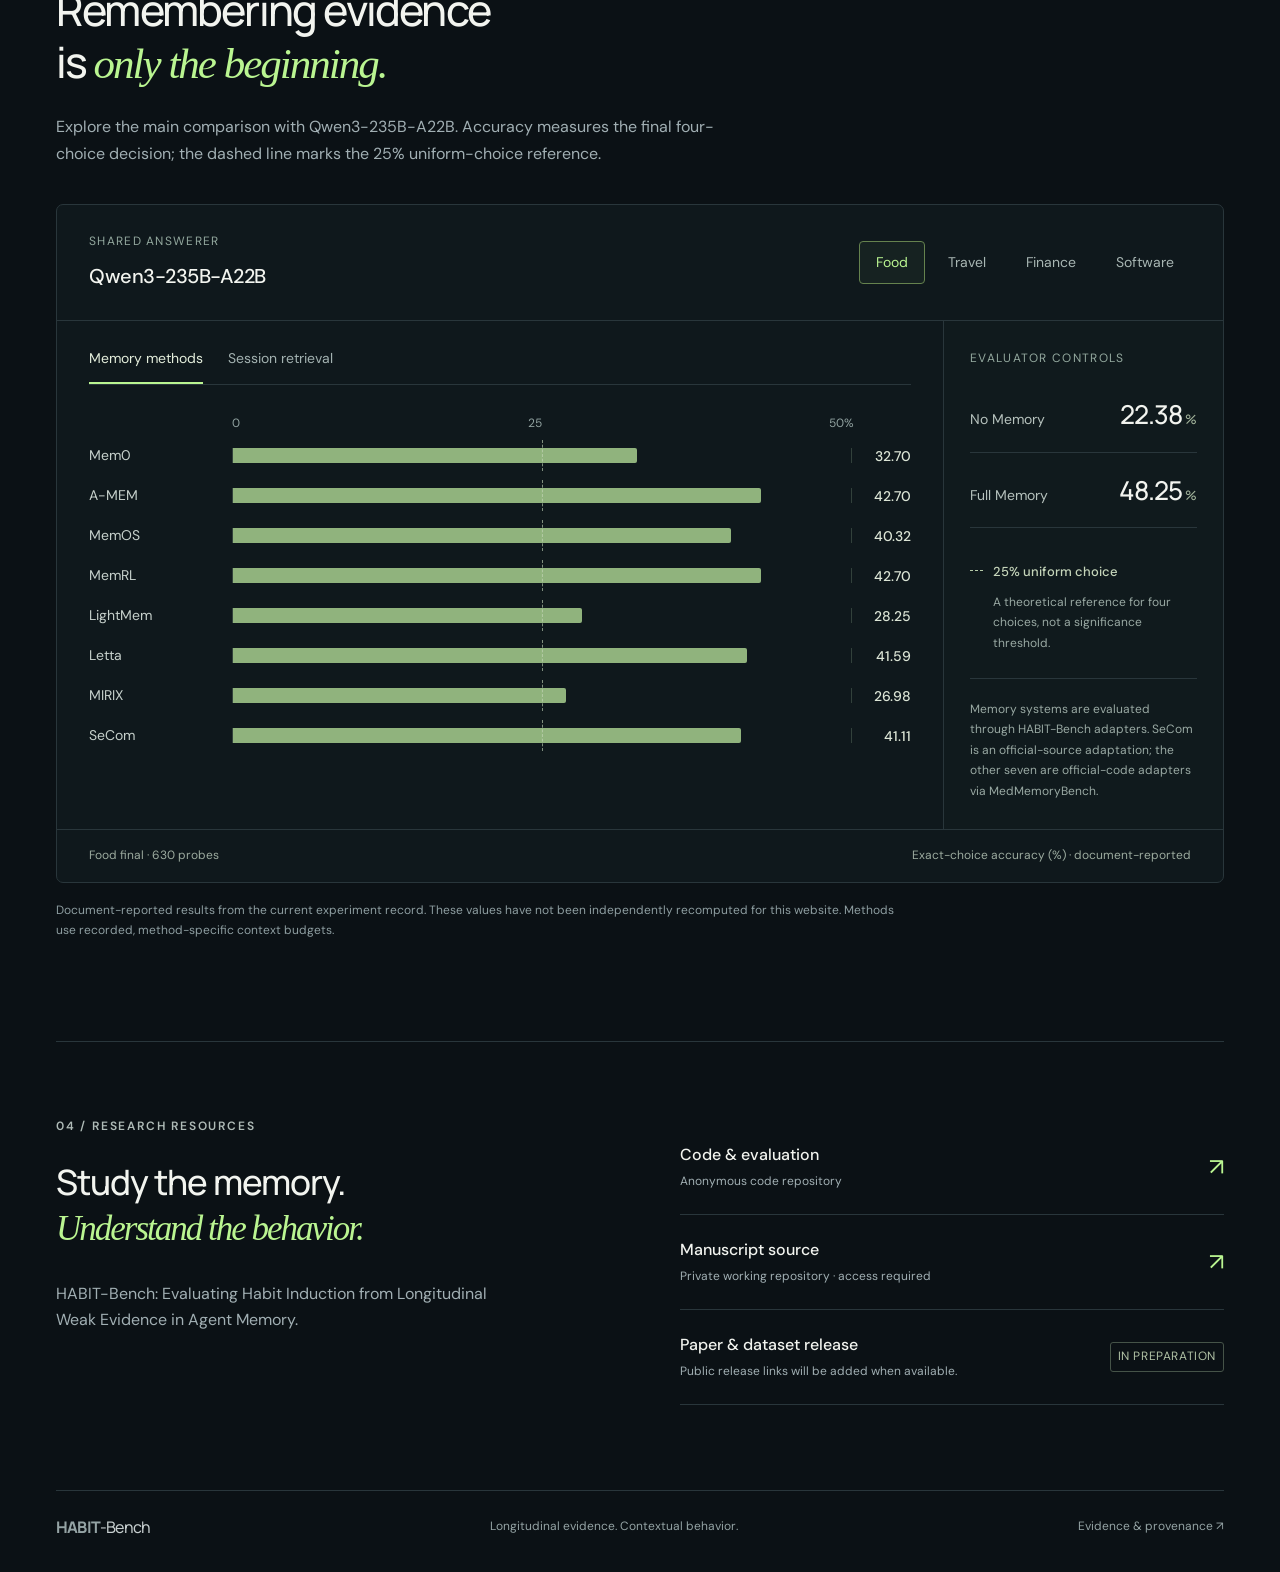
==== commit 48c395c7: "Link code resource to anonymous research repository" ====
--- a/index.html
+++ b/index.html
@@ -70,7 +70,7 @@
       <div id="results-panel" class="results-panel"></div>
       <p class="results-note">Document-reported results from the current experiment record. These values have not been independently recomputed for this website. Methods use recorded, method-specific context budgets.</p>
     </section>
-    <section class="resources-section section-shell" id="resources"><div><p class="eyebrow">04 / Research resources</p><h2>Study the memory.<br><em>Understand the behavior.</em></h2><p class="resource-copy">HABIT-Bench: Evaluating Habit Induction from Longitudinal Weak Evidence in Agent Memory.</p></div><div class="resource-list"><a href="https://github.com/Hollyming/habit-bench" target="_blank" rel="noopener noreferrer"><span><strong>Code & evaluation</strong><small>Private repository · access required</small></span><span aria-hidden="true">↗</span></a><a href="https://github.com/Hollyming/habit_bench_iclr27" target="_blank" rel="noopener noreferrer"><span><strong>Manuscript source</strong><small>Private working repository · access required</small></span><span aria-hidden="true">↗</span></a><div class="resource-status"><span><strong>Paper & dataset release</strong><small>Public release links will be added when available.</small></span><span class="status-label">In preparation</span></div></div></section>
+    <section class="resources-section section-shell" id="resources"><div><p class="eyebrow">04 / Research resources</p><h2>Study the memory.<br><em>Understand the behavior.</em></h2><p class="resource-copy">HABIT-Bench: Evaluating Habit Induction from Longitudinal Weak Evidence in Agent Memory.</p></div><div class="resource-list"><a href="https://anonymous.4open.science/r/iclr27_hb_anonymous/README.md" target="_blank" rel="noopener noreferrer"><span><strong>Code & evaluation</strong><small>Anonymous code repository</small></span><span aria-hidden="true">↗</span></a><a href="https://github.com/Hollyming/habit_bench_iclr27" target="_blank" rel="noopener noreferrer"><span><strong>Manuscript source</strong><small>Private working repository · access required</small></span><span aria-hidden="true">↗</span></a><div class="resource-status"><span><strong>Paper & dataset release</strong><small>Public release links will be added when available.</small></span><span class="status-label">In preparation</span></div></div></section>
   </main>
   <footer class="site-footer section-shell"><a class="brand" href="#">HABIT<span class="brand-light">-Bench</span></a><p>Longitudinal evidence. Contextual behavior.</p><a href="./evidence.json">Evidence & provenance <span aria-hidden="true">↗</span></a></footer>
 </body>
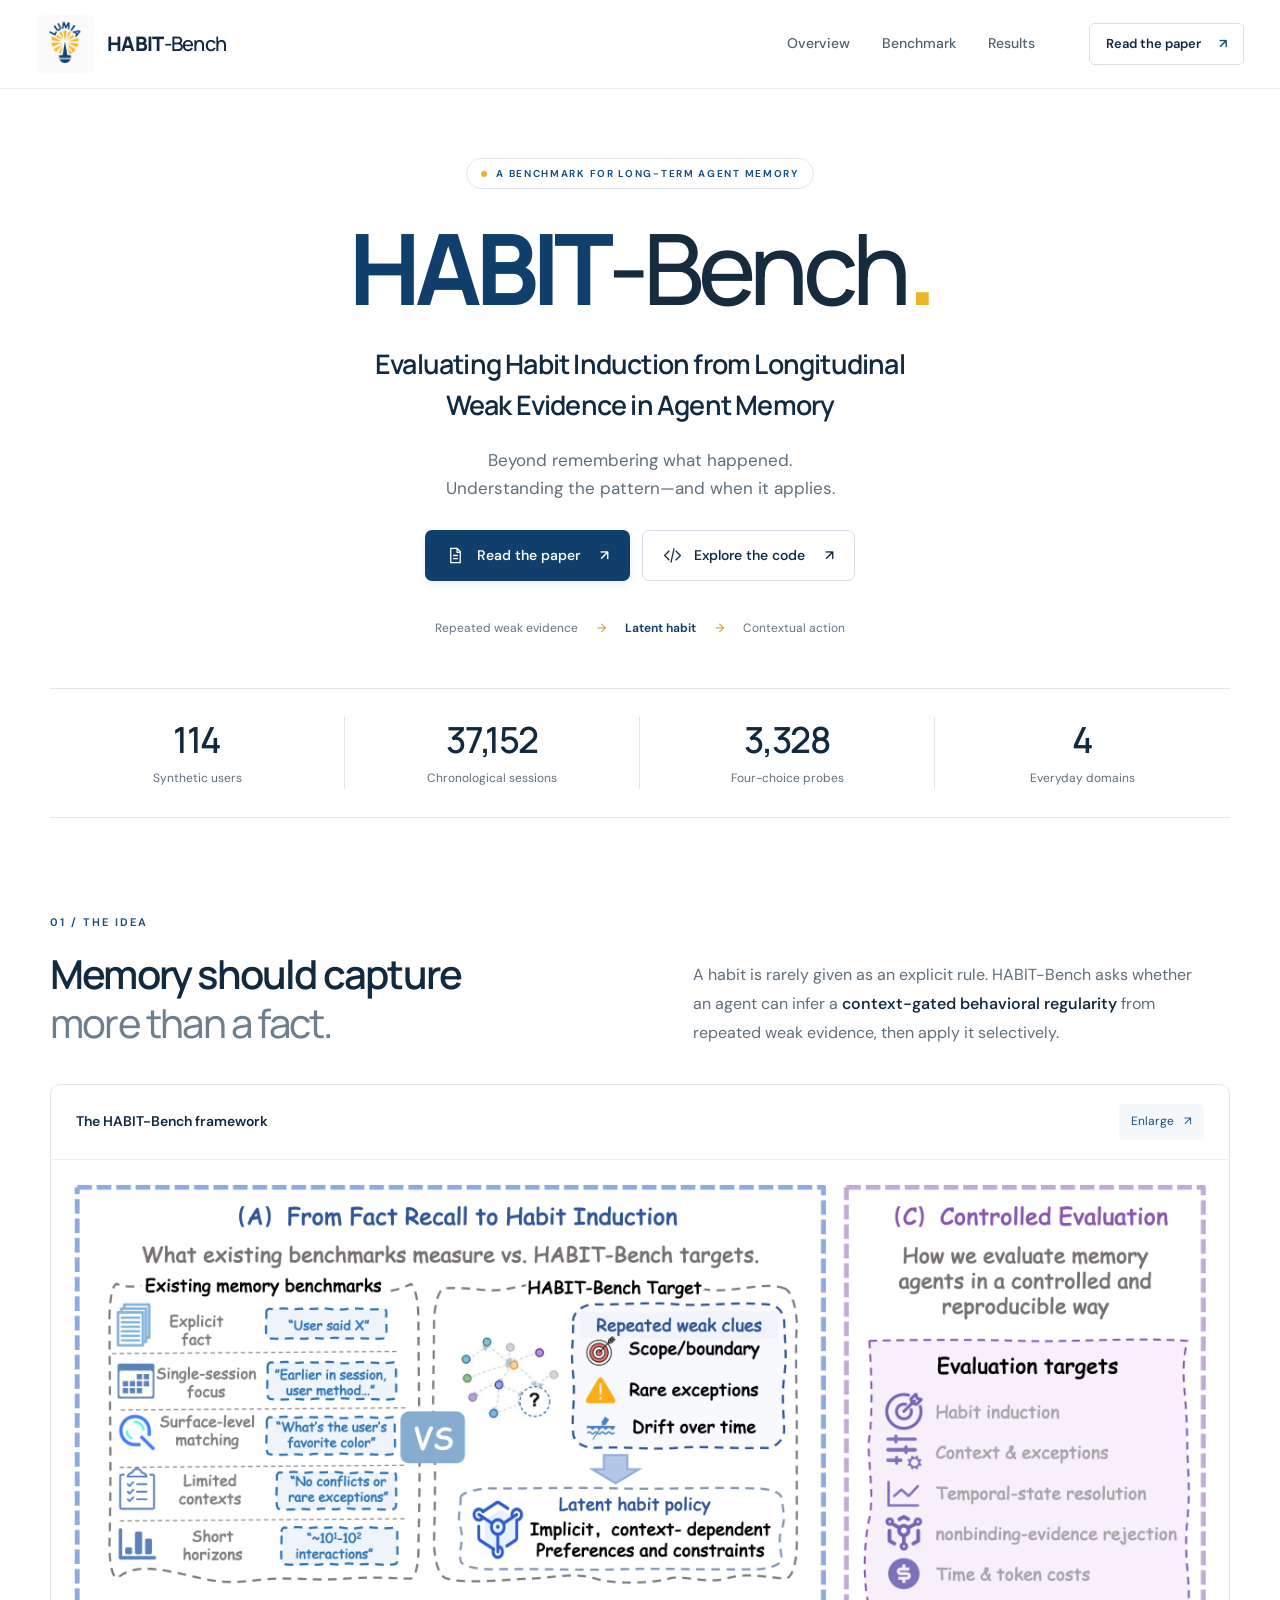
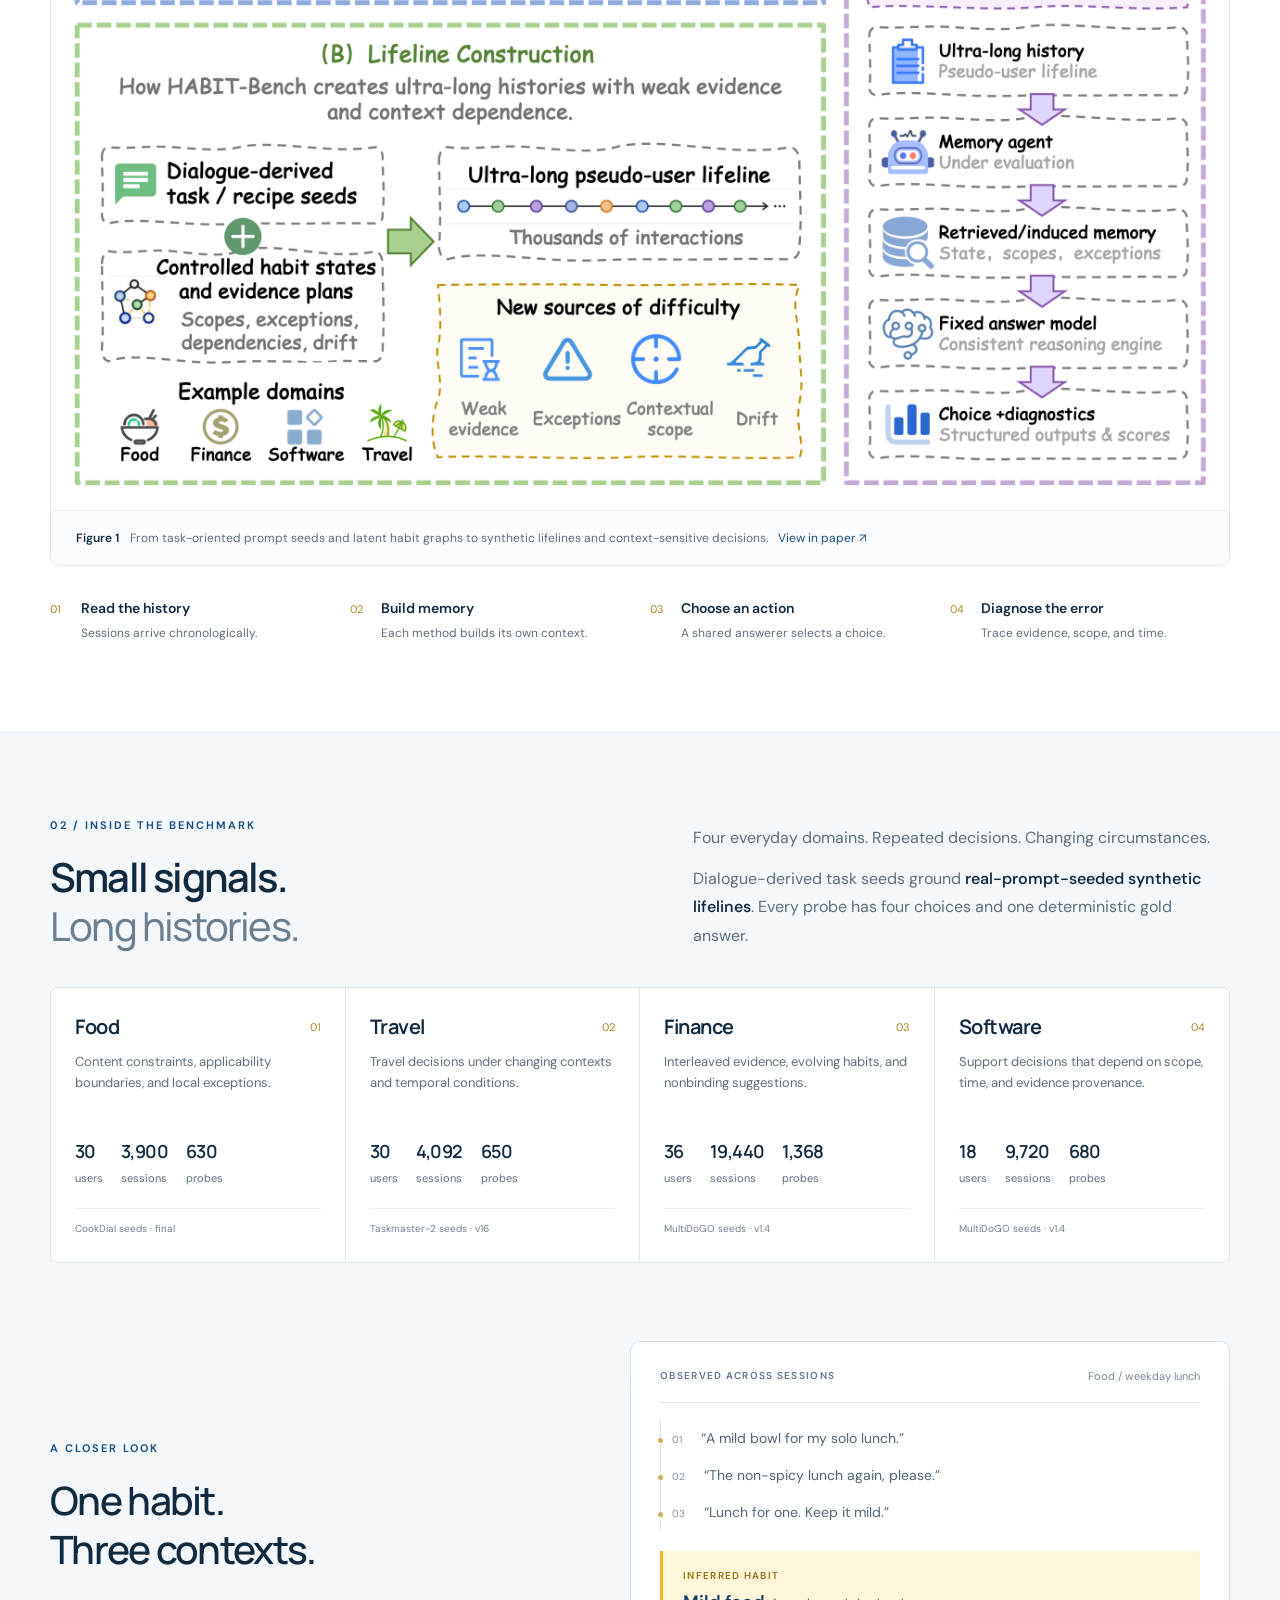
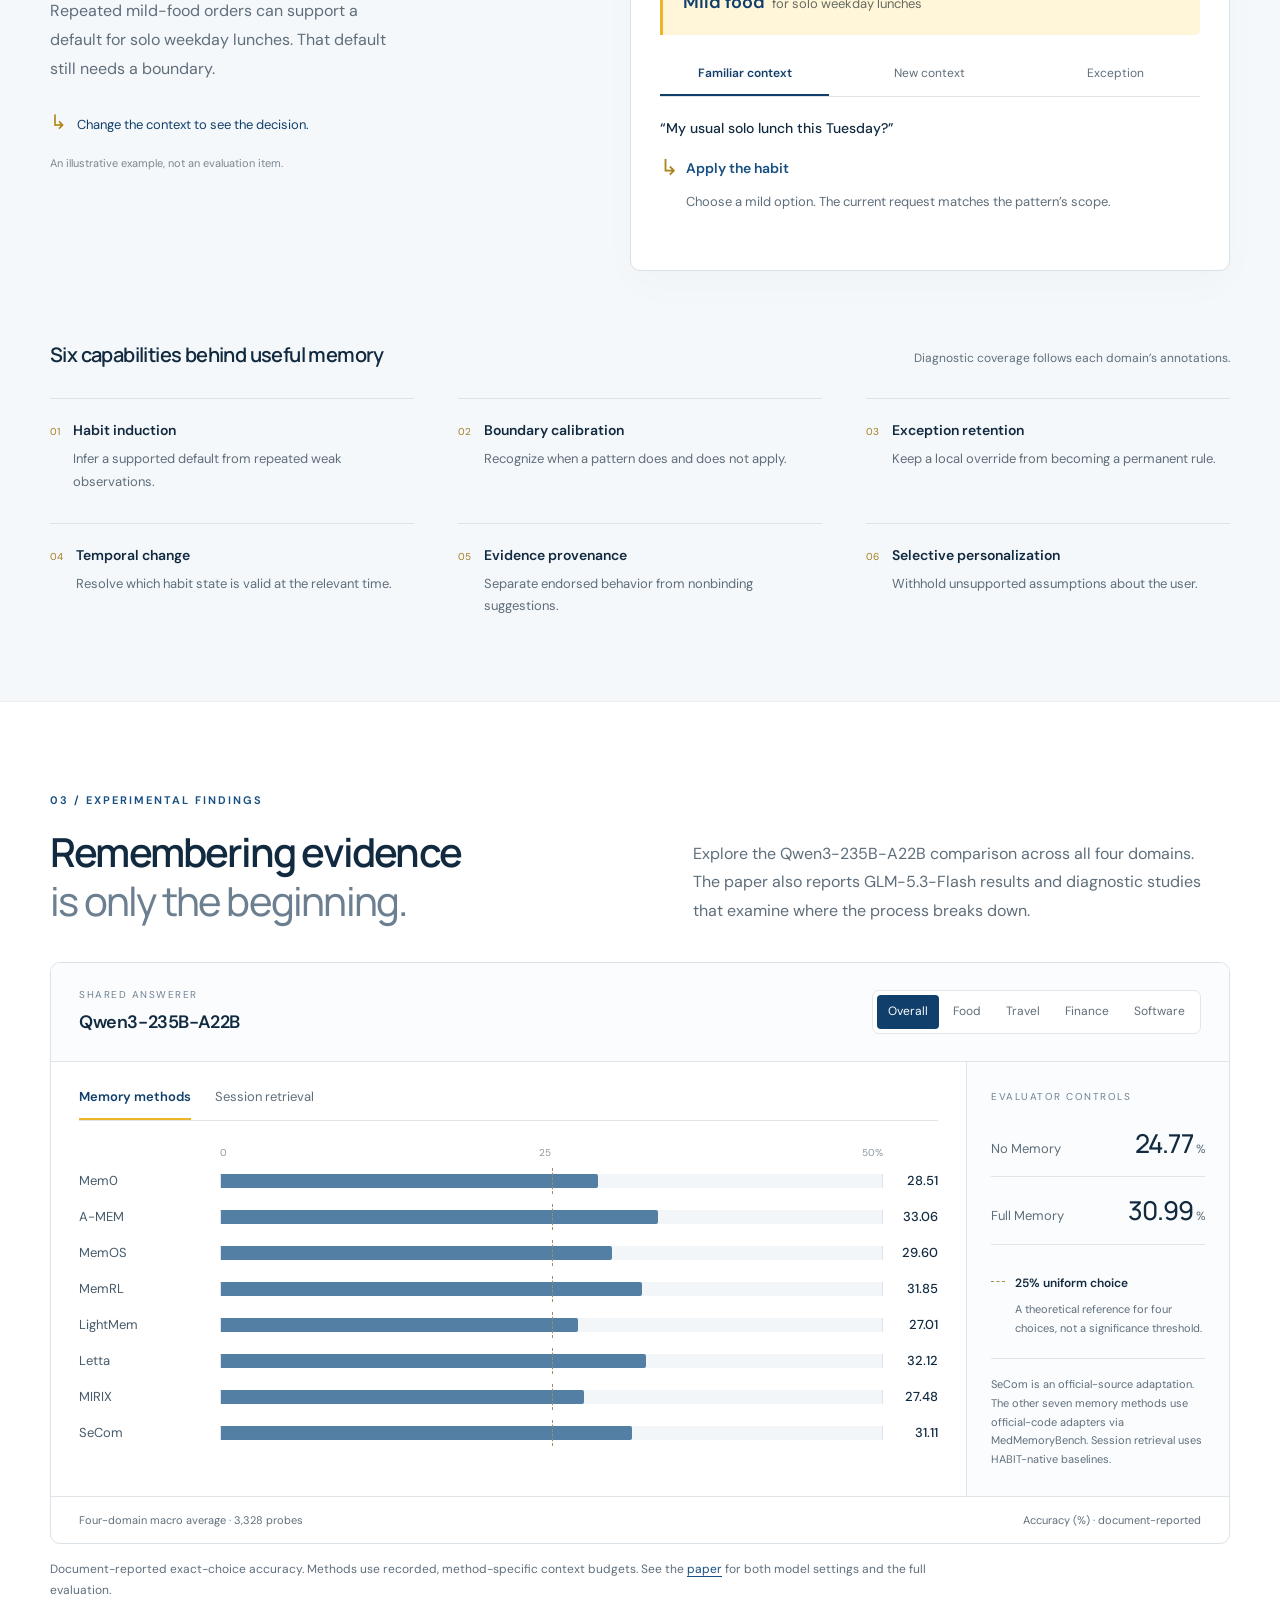
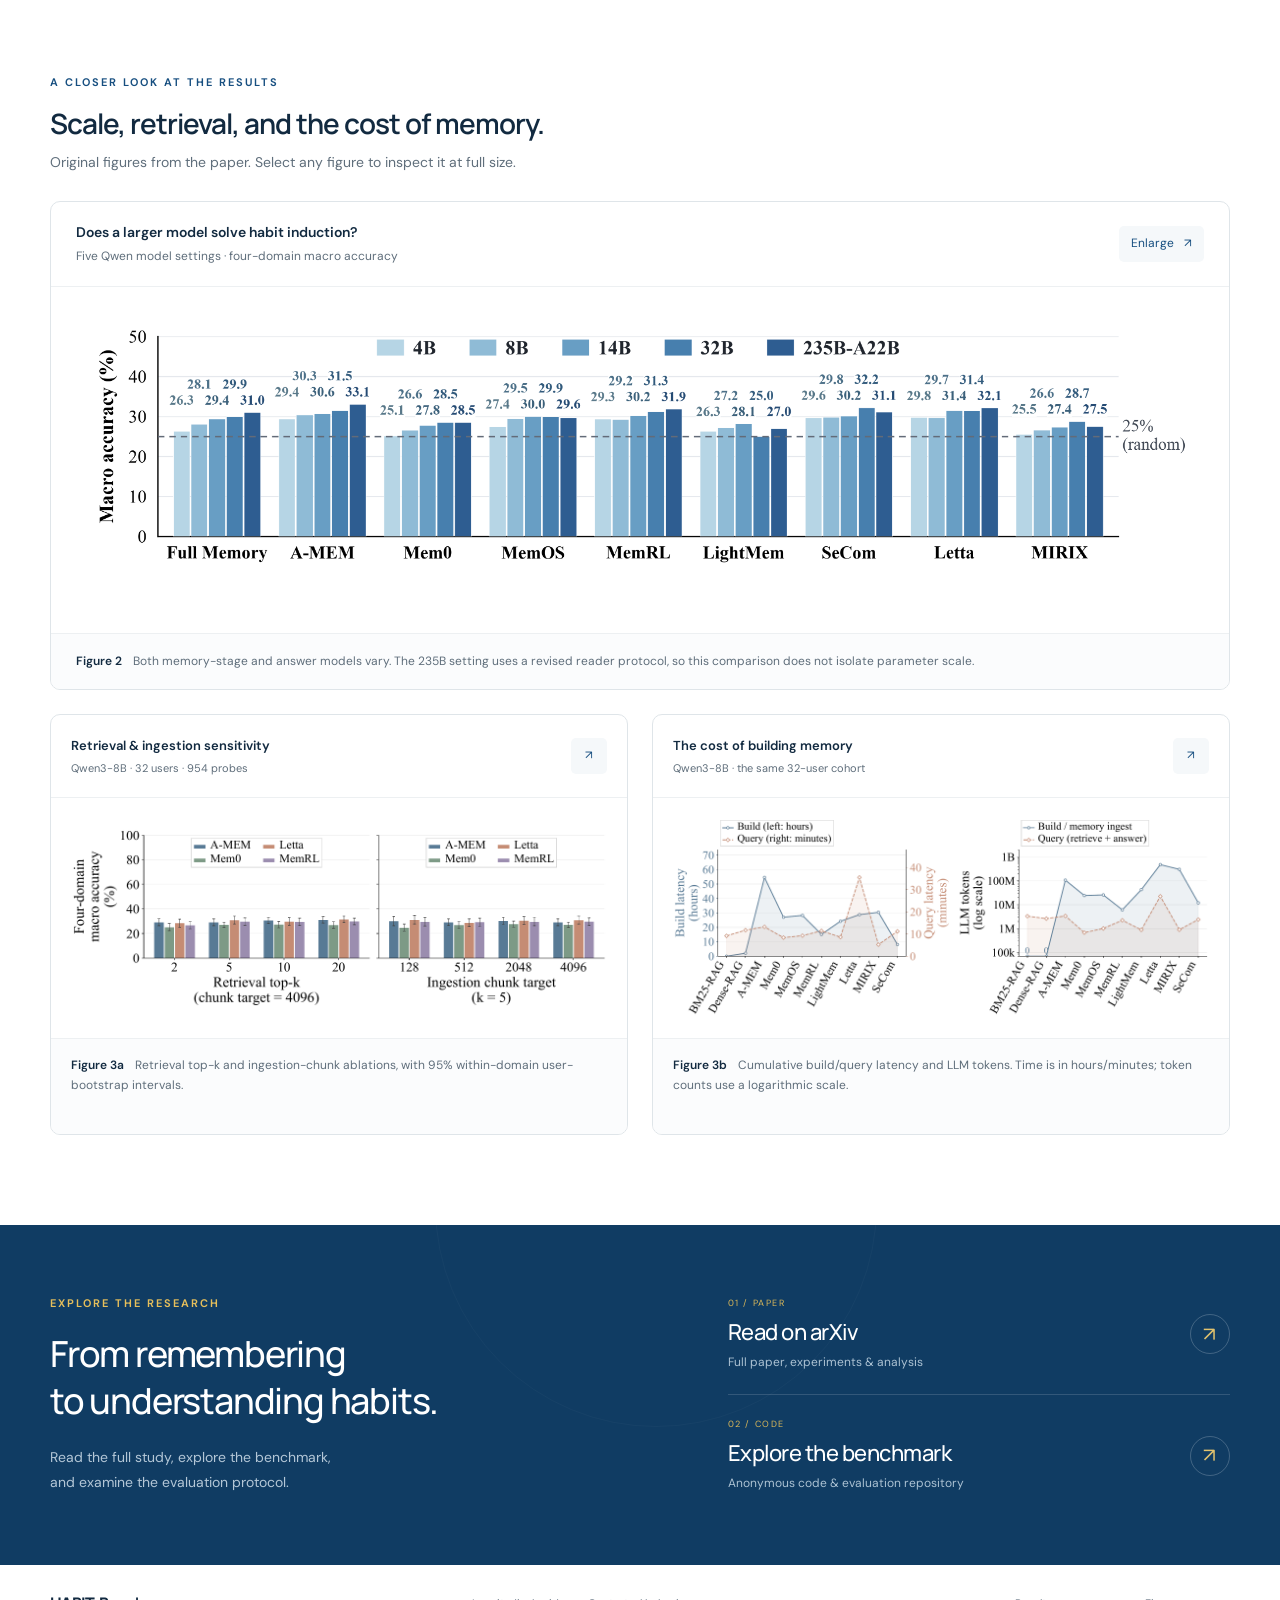
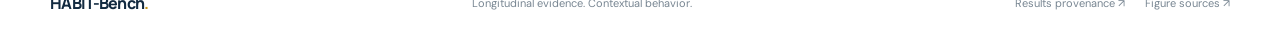
==== commit 128878ef: "Redesign public project page with LUMIA branding and paper figures" ====
--- a/index.html
+++ b/index.html
@@ -3,10 +3,19 @@
 <head>
   <meta charset="utf-8">
   <meta name="viewport" content="width=device-width, initial-scale=1">
-  <meta name="theme-color" content="#0b1115">
-  <meta name="description" content="HABIT-Bench evaluates whether agent memory can induce latent habits from longitudinal weak evidence and apply them in the right context.">
-  <title>HABIT-Bench — Beyond recall. Toward habit.</title>
-  <link rel="icon" type="image/svg+xml" href="data:image/svg+xml,%3Csvg xmlns='http://www.w3.org/2000/svg' viewBox='0 0 64 64'%3E%3Crect width='64' height='64' rx='14' fill='%230b1115'/%3E%3Cpath d='M18 15v34m28-34v34M18 32h28' stroke='%23baf591' stroke-width='8'/%3E%3C/svg%3E">
+  <meta name="theme-color" content="#ffffff">
+  <meta name="description" content="HABIT-Bench evaluates habit induction from longitudinal weak evidence in agent memory. Explore the benchmark, paper, and experimental findings.">
+  <meta property="og:title" content="HABIT-Bench | Beyond recall. Toward habit.">
+  <meta property="og:description" content="Can an agent infer a habit from repeated weak evidence—and know when it applies? A benchmark across 114 synthetic users, 37,152 sessions, and four domains.">
+  <meta property="og:type" content="website">
+  <meta property="og:url" content="https://hollyming.github.io/habit-bench-site/">
+  <meta property="og:image" content="https://hollyming.github.io/habit-bench-site/assets/figures/framework.png">
+  <title>HABIT-Bench | Beyond recall. Toward habit.</title>
+  <link rel="canonical" href="https://hollyming.github.io/habit-bench-site/">
+  <link rel="icon" type="image/png" href="./assets/lumia-logo.png">
+  <link rel="preconnect" href="https://fonts.googleapis.com">
+  <link rel="preconnect" href="https://fonts.gstatic.com" crossorigin>
+  <link href="https://fonts.googleapis.com/css2?family=DM+Sans:wght@400;450;500;550;600;650;700&family=Manrope:wght@400;500;600;650;700;750;800&display=swap" rel="stylesheet">
   <link rel="stylesheet" href="./styles.css">
   <script src="./data.js" defer></script>
   <script src="./app.js" defer></script>
@@ -14,64 +23,79 @@
 <body>
   <a class="skip-link" href="#main">Skip to content</a>
   <header class="site-header">
-    <a class="brand" href="#" aria-label="HABIT-Bench home"><span class="brand-mark" aria-hidden="true">h<span>·</span></span> HABIT<span class="brand-light">-Bench</span></a>
-    <nav aria-label="Main navigation"><a href="#benchmark">Benchmark</a><a href="#protocol">Protocol</a><a href="#findings">Findings</a></nav>
-    <a class="header-link" href="#resources">Resources <span aria-hidden="true">↗</span></a>
+    <div class="header-inner">
+      <a class="brand" href="#" aria-label="HABIT-Bench home"><img src="./assets/lumia-logo.png" width="58" height="58" alt="LUMIA"><span>HABIT<span class="brand-light">-Bench</span></span></a>
+      <nav aria-label="Main navigation"><a href="#overview">Overview</a><a href="#benchmark">Benchmark</a><a href="#findings">Results</a></nav>
+      <a class="header-link" href="https://arxiv.org/pdf/2610.24520" target="_blank" rel="noopener noreferrer">Read the paper <span aria-hidden="true">↗</span></a>
+    </div>
   </header>
   <main id="main">
     <section class="hero section-shell" aria-labelledby="hero-title">
-      <div class="hero-copy">
-        <p class="eyebrow"><span class="eyebrow-line"></span> A benchmark for long-term agent memory</p>
-        <h1 id="hero-title">Beyond recall.<br>Toward <em>habit.</em></h1>
-        <p class="hero-summary">An agent can remember what you did.<br> Can it infer what to do next—and when the pattern no longer applies?</p>
-        <p class="hero-description">HABIT-Bench evaluates habit induction from longitudinal weak evidence, with context, exceptions, and change built into the task.</p>
-        <div class="hero-actions"><a class="button primary" href="#benchmark">Explore the benchmark <span aria-hidden="true">↗</span></a><a class="text-link" href="#protocol">How it works <span aria-hidden="true">↓</span></a></div>
-        <p class="paper-title">Evaluating Habit Induction from Longitudinal<br class="desktop-break"> Weak Evidence in Agent Memory</p>
+      <p class="eyebrow hero-eyebrow"><span class="status-dot" aria-hidden="true"></span> A benchmark for long-term agent memory</p>
+      <h1 id="hero-title">HABIT<span>-Bench</span><span class="title-dot" aria-hidden="true">.</span></h1>
+      <p class="hero-title">Evaluating Habit Induction from Longitudinal<br class="desktop-break"> Weak Evidence in Agent Memory</p>
+      <p class="hero-summary">Beyond remembering what happened.<br>Understanding the pattern—and when it applies.</p>
+      <div class="hero-actions">
+        <a class="button primary" href="https://arxiv.org/pdf/2610.24520" target="_blank" rel="noopener noreferrer"><svg viewBox="0 0 24 24" fill="none" stroke="currentColor" stroke-width="1.6" aria-hidden="true"><path d="M6 3h8l4 4v14H6zM14 3v5h4M9 12h6M9 16h6"/></svg> Read the paper <span aria-hidden="true">↗</span></a>
+        <a class="button secondary" href="https://anonymous.4open.science/r/iclr27_hb_anonymous/README.md" target="_blank" rel="noopener noreferrer"><svg viewBox="0 0 24 24" fill="none" stroke="currentColor" stroke-width="1.6" aria-hidden="true"><path d="m8 6-6 6 6 6m8-12 6 6-6 6M14 3l-4 18"/></svg> Explore the code <span aria-hidden="true">↗</span></a>
       </div>
-      <div class="habit-lab" aria-label="Interactive illustration of habit application">
-        <div class="lab-heading"><span class="eyebrow">From history to behavior</span><span class="lab-note">Illustrative example</span></div>
-        <div class="history-label"><span>01 / OBSERVE</span><span>Chronological history</span></div>
-        <ol class="evidence-timeline">
-          <li><span class="session-label">Session 01</span><p>“A mild bowl for my solo lunch.”</p><span class="evidence-tag">weekday</span></li>
-          <li><span class="session-label">Session 02</span><p>“The non-spicy lunch again, please.”</p><span class="evidence-tag">weekday</span></li>
-          <li><span class="session-label">Session 03</span><p>“Lunch for one. Keep it mild.”</p><span class="evidence-tag">weekday</span></li>
-        </ol>
-        <div class="inference-link" aria-hidden="true"><span></span>↓<span></span></div>
-        <div class="latent-state"><span class="micro-label">02 / INDUCE A LATENT HABIT</span><p>Mild food <span>for solo weekday lunches</span></p><div class="state-tags"><span>repeated evidence</span><span>limited scope</span></div></div>
-        <div class="scenario-control"><span class="micro-label">03 / CHANGE THE CONTEXT</span><div class="segmented" role="group" aria-label="Example context"><button type="button" data-scenario="apply" aria-pressed="true">Familiar</button><button type="button" data-scenario="boundary" aria-pressed="false">New context</button><button type="button" data-scenario="exception" aria-pressed="false">Exception</button></div></div>
-        <div class="decision" id="decision" aria-live="polite"><p class="current-request">“My usual solo lunch this Tuesday?”</p><div class="decision-title"><span class="decision-symbol" aria-hidden="true">↳</span><strong>Apply the habit</strong></div><p class="decision-explanation">Choose a mild option. The current request matches the pattern’s scope.</p></div>
-        <p class="lab-caption">Remember the pattern. Retain its conditions.</p>
+      <div class="hero-sequence" aria-label="From repeated evidence to context-appropriate action"><span>Repeated weak evidence</span><span aria-hidden="true">→</span><span>Latent habit</span><span aria-hidden="true">→</span><span>Contextual action</span></div>
+    </section>
+    <section class="stats section-shell" aria-label="Dataset at a glance"><div><strong>114</strong><span>Synthetic users</span></div><div><strong>37,152</strong><span>Chronological sessions</span></div><div><strong>3,328</strong><span>Four-choice probes</span></div><div><strong>4</strong><span>Everyday domains</span></div></section>
+
+    <section class="overview-section section-shell" id="overview" aria-labelledby="overview-title">
+      <div class="section-heading split-heading"><div><p class="eyebrow">01 / The idea</p><h2 id="overview-title">Memory should capture<br><span>more than a fact.</span></h2></div><p>A habit is rarely given as an explicit rule. HABIT-Bench asks whether an agent can infer a <strong>context-gated behavioral regularity</strong> from repeated weak evidence, then apply it selectively.</p></div>
+      <figure class="paper-figure framework-figure">
+        <div class="figure-topline"><span class="figure-label">The HABIT-Bench framework</span><button class="figure-expand" type="button" data-figure="framework" aria-label="Enlarge the HABIT-Bench framework">Enlarge <span aria-hidden="true">↗</span></button></div>
+        <button class="figure-image-button" type="button" data-figure="framework" aria-label="Open framework figure at full size"><img src="./assets/figures/framework.png" alt="HABIT-Bench framework: explicit memory versus latent habit induction, construction of synthetic lifelines from task seeds and habit graphs, and evaluation through a shared answerer." width="4884" height="3900" loading="lazy"></button>
+        <figcaption><span>Figure 1</span> From task-oriented prompt seeds and latent habit graphs to synthetic lifelines and context-sensitive decisions. <a href="https://arxiv.org/pdf/2610.24520#page=4" target="_blank" rel="noopener noreferrer">View in paper ↗</a></figcaption>
+      </figure>
+      <div class="protocol-strip" aria-label="Evaluation protocol"><div><span>01</span><strong>Read the history</strong><p>Sessions arrive chronologically.</p></div><div><span>02</span><strong>Build memory</strong><p>Each method builds its own context.</p></div><div><span>03</span><strong>Choose an action</strong><p>A shared answerer selects a choice.</p></div><div><span>04</span><strong>Diagnose the error</strong><p>Trace evidence, scope, and time.</p></div></div>
+    </section>
+
+    <section class="benchmark-band" id="benchmark" aria-labelledby="benchmark-title"><div class="section-shell">
+      <div class="section-heading split-heading"><div><p class="eyebrow">02 / Inside the benchmark</p><h2 id="benchmark-title">Small signals.<br><span>Long histories.</span></h2></div><div class="section-intro"><p>Four everyday domains. Repeated decisions. Changing circumstances.</p><p>Dialogue-derived task seeds ground <strong>real-prompt-seeded synthetic lifelines</strong>. Every probe has four choices and one deterministic gold answer.</p></div></div>
+      <div class="domain-grid" id="domain-grid"></div>
+      <div class="example-layout">
+        <div class="example-copy"><p class="eyebrow">A closer look</p><h3>One habit.<br> Three contexts.</h3><p>Repeated mild-food orders can support a default for solo weekday lunches. That default still needs a boundary.</p><p class="example-instruction"><span aria-hidden="true">↳</span> Change the context to see the decision.</p><small>An illustrative example, not an evaluation item.</small></div>
+        <div class="habit-lab" aria-label="Interactive illustration of selective habit application">
+          <div class="lab-heading"><span class="micro-label">Observed across sessions</span><span class="lab-note">Food / weekday lunch</span></div>
+          <ol class="evidence-timeline"><li><span>01</span><p>“A mild bowl for my solo lunch.”</p></li><li><span>02</span><p>“The non-spicy lunch again, please.”</p></li><li><span>03</span><p>“Lunch for one. Keep it mild.”</p></li></ol>
+          <div class="latent-state"><span class="micro-label">Inferred habit</span><p>Mild food <span>for solo weekday lunches</span></p></div>
+          <div class="scenario-control"><div class="segmented" role="group" aria-label="Example context"><button type="button" data-scenario="apply" aria-pressed="true">Familiar context</button><button type="button" data-scenario="boundary" aria-pressed="false">New context</button><button type="button" data-scenario="exception" aria-pressed="false">Exception</button></div></div>
+          <div class="decision" id="decision" aria-live="polite"><p class="current-request">“My usual solo lunch this Tuesday?”</p><div class="decision-title"><span aria-hidden="true">↳</span><strong>Apply the habit</strong></div><p class="decision-explanation">Choose a mild option. The current request matches the pattern’s scope.</p></div>
+        </div>
+      </div>
+      <div class="capabilities-header"><h3>Six capabilities behind useful memory</h3><p>Diagnostic coverage follows each domain’s annotations.</p></div>
+      <div class="capability-grid">
+        <article><span>01</span><div><h4>Habit induction</h4><p>Infer a supported default from repeated weak observations.</p></div></article>
+        <article><span>02</span><div><h4>Boundary calibration</h4><p>Recognize when a pattern does and does not apply.</p></div></article>
+        <article><span>03</span><div><h4>Exception retention</h4><p>Keep a local override from becoming a permanent rule.</p></div></article>
+        <article><span>04</span><div><h4>Temporal change</h4><p>Resolve which habit state is valid at the relevant time.</p></div></article>
+        <article><span>05</span><div><h4>Evidence provenance</h4><p>Separate endorsed behavior from nonbinding suggestions.</p></div></article>
+        <article><span>06</span><div><h4>Selective personalization</h4><p>Withhold unsupported assumptions about the user.</p></div></article>
+      </div>
+    </div></section>
+
+    <section class="section-shell findings-section" id="findings" aria-labelledby="findings-title">
+      <div class="section-heading split-heading"><div><p class="eyebrow">03 / Experimental findings</p><h2 id="findings-title">Remembering evidence<br><span>is only the beginning.</span></h2></div><p>Explore the Qwen3-235B-A22B comparison across all four domains. The paper also reports GLM-5.3-Flash results and diagnostic studies that examine where the process breaks down.</p></div>
+      <div id="results-panel" class="results-panel"></div>
+      <p class="results-note">Document-reported exact-choice accuracy. Methods use recorded, method-specific context budgets. See the <a href="https://arxiv.org/pdf/2610.24520#page=6" target="_blank" rel="noopener noreferrer">paper</a> for both model settings and the full evaluation.</p>
+      <div class="study-heading"><p class="eyebrow">A closer look at the results</p><h3>Scale, retrieval, and the cost of memory.</h3><p>Original figures from the paper. Select any figure to inspect it at full size.</p></div>
+      <figure class="paper-figure scaling-figure">
+        <div class="figure-topline"><div><span class="figure-label">Does a larger model solve habit induction?</span><span class="figure-subtitle">Five Qwen model settings · four-domain macro accuracy</span></div><button class="figure-expand" type="button" data-figure="scaling" aria-label="Enlarge model-size comparison">Enlarge <span aria-hidden="true">↗</span></button></div>
+        <button class="figure-image-button" type="button" data-figure="scaling" aria-label="Open model-size comparison at full size"><img src="./assets/figures/model-scaling.png" alt="Grouped bar chart of four-domain macro accuracy for memory methods and the Full Memory control across five Qwen model settings; the dashed line indicates 25 percent uniform random choice." width="3840" height="1005" loading="lazy"></button>
+        <figcaption><span>Figure 2</span> Both memory-stage and answer models vary. The 235B setting uses a revised reader protocol, so this comparison does not isolate parameter scale.</figcaption>
+      </figure>
+      <div class="study-grid">
+        <figure class="paper-figure"><div class="figure-topline"><div><span class="figure-label">Retrieval & ingestion sensitivity</span><span class="figure-subtitle">Qwen3-8B · 32 users · 954 probes</span></div><button class="figure-expand" type="button" data-figure="sensitivity" aria-label="Enlarge retrieval and ingestion sensitivity">↗</button></div><button class="figure-image-button" type="button" data-figure="sensitivity" aria-label="Open retrieval sensitivity figure at full size"><img src="./assets/figures/retrieval-sensitivity.png" alt="Retrieval top-k and ingestion-chunk ablations, reporting four-domain macro accuracy with 95 percent within-domain user-bootstrap intervals." width="2200" height="752" loading="lazy"></button><figcaption><span>Figure 3a</span> Retrieval top-k and ingestion-chunk ablations, with 95% within-domain user-bootstrap intervals.</figcaption></figure>
+        <figure class="paper-figure"><div class="figure-topline"><div><span class="figure-label">The cost of building memory</span><span class="figure-subtitle">Qwen3-8B · the same 32-user cohort</span></div><button class="figure-expand" type="button" data-figure="efficiency" aria-label="Enlarge memory cost analysis">↗</button></div><button class="figure-image-button" type="button" data-figure="efficiency" aria-label="Open memory cost figure at full size"><img src="./assets/figures/efficiency.png" alt="Cumulative memory build and query latency and LLM token usage across memory methods on a shared 32-user cohort." width="2200" height="828" loading="lazy"></button><figcaption><span>Figure 3b</span> Cumulative build/query latency and LLM tokens. Time is in hours/minutes; token counts use a logarithmic scale.</figcaption></figure>
       </div>
     </section>
-    <section class="stats section-shell" aria-label="Dataset at a glance"><div><strong>114</strong><span>Synthetic users</span></div><div><strong>37,152</strong><span>Chronological sessions</span></div><div><strong>3,328</strong><span>Four-choice probes</span></div><div><strong>4</strong><span>Everyday domains</span></div></section>
-    <section class="section-shell benchmark-section" id="benchmark">
-      <div class="section-heading"><p class="eyebrow">01 / The benchmark</p><h2>Small signals.<br><em>Long histories.</em></h2></div>
-      <div class="intro-copy"><p>Useful personalization starts with a pattern the user may never state as a rule.</p><p>HABIT-Bench combines dialogue-derived task seeds with controlled latent habit graphs to construct <strong>real-prompt-seeded synthetic lifelines</strong>. Each probe asks the agent to choose a context-appropriate action from four alternatives.</p><p class="muted">The histories are synthetic—not longitudinal logs of real users. Each probe has one deterministic gold choice.</p></div>
-      <div class="domain-grid" id="domain-grid"></div>
-      <div class="capabilities-header"><h3>What does a useful memory need to do?</h3><p>Diagnostic coverage follows each domain’s annotations.</p></div>
-      <div class="capability-grid">
-        <article><span class="capability-number">01</span><h4>Induce a habit</h4><p>Combine repeated weak observations into a supported behavioral default.</p></article>
-        <article><span class="capability-number">02</span><h4>Respect the boundary</h4><p>Recognize when a familiar pattern falls outside the current context.</p></article>
-        <article><span class="capability-number">03</span><h4>Retain exceptions</h4><p>Apply a local override without turning it into a permanent preference.</p></article>
-        <article><span class="capability-number">04</span><h4>Track change</h4><p>Resolve which habit state was valid at the relevant point in time.</p></article>
-        <article><span class="capability-number">05</span><h4>Check the evidence</h4><p>Distinguish endorsed behavior from suggestions and nonbinding evidence.</p></article>
-        <article><span class="capability-number">06</span><h4>Personalize selectively</h4><p>Withhold unsupported personalization while keeping error types distinct.</p></article>
-      </div>
-    </section>
-    <section class="protocol-section" id="protocol"><div class="section-shell">
-      <div class="section-heading"><p class="eyebrow">02 / Evaluation protocol</p><h2>A shared decision.<br><em>A traceable path.</em></h2></div>
-      <p class="protocol-lede">Memory methods build and retrieve their own context. A shared answerer within each comparison makes the final choice.</p>
-      <div class="pipeline"><article><span class="step">01</span><h3>Read the lifeline</h3><p>Ingest visible sessions chronologically, with independent memory for each user.</p><code>history ≤ probe cutoff</code></article><article><span class="step">02</span><h3>Build memory</h3><p>Construct and retrieve method-native memory under recorded context budgets.</p><code>memory_context</code></article><article><span class="step">03</span><h3>Choose an action</h3><p>Combine memory, the current request, and four choices in a shared answerer.</p><code>choice_id ∈ {A, B, C, D}</code></article><article><span class="step">04</span><h3>Localize failure</h3><p>Score exact choices and inspect evidence access, context, time, and provenance.</p><code>private scorer</code></article></div>
-      <div class="protocol-foot"><span>Exact-choice scoring</span><span>User-isolated state</span><span>No future history</span><span>Gold annotations stay private to the evaluator</span></div>
-    </div></section>
-    <section class="section-shell findings-section" id="findings">
-      <div class="section-heading"><p class="eyebrow">03 / Experimental findings</p><h2>Remembering evidence<br>is <em>only the beginning.</em></h2></div>
-      <p class="findings-lede">Explore the main comparison with Qwen3-235B-A22B. Accuracy measures the final four-choice decision; the dashed line marks the 25% uniform-choice reference.</p>
-      <div id="results-panel" class="results-panel"></div>
-      <p class="results-note">Document-reported results from the current experiment record. These values have not been independently recomputed for this website. Methods use recorded, method-specific context budgets.</p>
-    </section>
-    <section class="resources-section section-shell" id="resources"><div><p class="eyebrow">04 / Research resources</p><h2>Study the memory.<br><em>Understand the behavior.</em></h2><p class="resource-copy">HABIT-Bench: Evaluating Habit Induction from Longitudinal Weak Evidence in Agent Memory.</p></div><div class="resource-list"><a href="https://anonymous.4open.science/r/iclr27_hb_anonymous/README.md" target="_blank" rel="noopener noreferrer"><span><strong>Code & evaluation</strong><small>Anonymous code repository</small></span><span aria-hidden="true">↗</span></a><a href="https://github.com/Hollyming/habit_bench_iclr27" target="_blank" rel="noopener noreferrer"><span><strong>Manuscript source</strong><small>Private working repository · access required</small></span><span aria-hidden="true">↗</span></a><div class="resource-status"><span><strong>Paper & dataset release</strong><small>Public release links will be added when available.</small></span><span class="status-label">In preparation</span></div></div></section>
+
+    <section class="resources-section" id="resources" aria-labelledby="resources-title"><div class="section-shell resources-inner"><div><p class="eyebrow">Explore the research</p><h2 id="resources-title">From remembering<br> to understanding habits.</h2><p>Read the full study, explore the benchmark,<br class="desktop-break"> and examine the evaluation protocol.</p></div><div class="resource-list"><a href="https://arxiv.org/pdf/2610.24520" target="_blank" rel="noopener noreferrer"><span><small>01 / PAPER</small><strong>Read on arXiv</strong><span>Full paper, experiments & analysis</span></span><span class="resource-arrow" aria-hidden="true">↗</span></a><a href="https://anonymous.4open.science/r/iclr27_hb_anonymous/README.md" target="_blank" rel="noopener noreferrer"><span><small>02 / CODE</small><strong>Explore the benchmark</strong><span>Anonymous code & evaluation repository</span></span><span class="resource-arrow" aria-hidden="true">↗</span></a></div></div></section>
   </main>
-  <footer class="site-footer section-shell"><a class="brand" href="#">HABIT<span class="brand-light">-Bench</span></a><p>Longitudinal evidence. Contextual behavior.</p><a href="./evidence.json">Evidence & provenance <span aria-hidden="true">↗</span></a></footer>
+  <footer class="site-footer section-shell"><a class="footer-brand" href="#">HABIT-Bench<span>.</span></a><p>Longitudinal evidence. Contextual behavior.</p><div><a href="./evidence.json">Results provenance ↗</a><a href="./figure-provenance.json">Figure sources ↗</a></div></footer>
+  <dialog class="figure-dialog" id="figure-dialog" aria-labelledby="dialog-title"><div class="dialog-heading"><h2 id="dialog-title">Paper figure</h2><div><a id="figure-original" href="./assets/figures/framework.png" target="_blank" rel="noopener noreferrer">Open original ↗</a><button type="button" class="dialog-close" aria-label="Close enlarged figure">×</button></div></div><div class="dialog-image-wrap"><img id="dialog-image" alt=""></div><p id="dialog-caption"></p></dialog>
 </body>
 </html>
--- a/styles.css
+++ b/styles.css
@@ -1,16 +1,17 @@
-@import url('https://fonts.googleapis.com/css2?family=DM+Sans:wght@400;450;500;550;600;650;700&family=Manrope:wght@400;500;600;650;700;750;800&display=swap');
-:root{color-scheme:dark;--bg:#0b1115;--panel:#111a1e;--panel-light:#152126;--ink:#f2f4ef;--muted:#a1afb3;--line:#29363b;--green:#baf591;--teal:#80c9ba;--serif:Georgia,'Times New Roman',serif;--sans:'DM Sans',Arial,sans-serif;--display:'Manrope',Arial,sans-serif}
-*{box-sizing:border-box}html{scroll-behavior:smooth;scroll-padding-top:100px}body{margin:0;background:var(--bg);color:var(--ink);font:16px/1.65 var(--sans);-webkit-font-smoothing:antialiased}a{color:inherit;text-decoration:none}button{font:inherit}button,a{-webkit-tap-highlight-color:transparent}button{cursor:pointer}a:focus-visible,button:focus-visible,summary:focus-visible{outline:2px solid var(--green);outline-offset:6px}::selection{background:var(--green);color:var(--bg)}.section-shell{width:min(1280px,calc(100% - 112px));margin-inline:auto}.skip-link{position:absolute;left:20px;top:-100px;z-index:100;background:var(--green);color:var(--bg);padding:12px 20px}.skip-link:focus{top:12px}.site-header{height:102px;width:min(1392px,calc(100% - 80px));margin:auto;display:flex;align-items:center;gap:40px;border-bottom:1px solid var(--line)}.brand{font:750 22px/1 var(--display);letter-spacing:-.8px;white-space:nowrap;display:flex;align-items:center}.brand-light{font-weight:450;color:#c6cece}.brand-mark{position:relative;font:700 35px/1 var(--display);color:var(--green);margin-right:15px;width:30px}.brand-mark span{position:absolute;right:-2px;top:-4px}.site-header nav{display:flex;gap:34px;margin-left:auto;font-size:14px;color:#b9c4c7}.site-header nav a:hover,.text-link:hover,footer a:hover{color:var(--green)}.header-link{font-size:14px;border:1px solid #435149;border-radius:5px;padding:10px 15px;margin-left:24px}.header-link span{margin-left:12px;color:var(--green)}.hero{display:grid;grid-template-columns:1.08fr 1fr;gap:70px;align-items:center;padding-block:80px 76px}.eyebrow{text-transform:uppercase;letter-spacing:1.8px;font-size:12px;font-weight:600;line-height:1.5;color:#afbbb7;margin:0 0 25px}.hero .eyebrow{display:flex;align-items:center;gap:10px}.eyebrow-line{width:24px;height:1px;background:var(--green)}h1,h2,h3,h4,p{margin-top:0}h1{font:650 clamp(56px,5.1vw,76px)/1.1 var(--display);letter-spacing:-3.7px;margin:0 0 30px}h1 em,h2 em{font-family:var(--serif);font-weight:400;color:var(--green);letter-spacing:-2px}.hero-summary{font-size:20px;line-height:1.65;letter-spacing:-.3px;color:#e0e5e2;max-width:540px;margin-bottom:18px}.hero-description{max-width:490px;color:var(--muted);font-size:16px;margin-bottom:30px}.hero-actions{display:flex;align-items:center;gap:29px;flex-wrap:wrap}.button{display:inline-flex;align-items:center;justify-content:center;gap:24px;min-height:48px;padding:13px 22px;font-size:14px;font-weight:650;border-radius:4px;transition:background .2s,transform .2s}.primary{background:var(--green);color:#152217}.primary:hover{background:#ceffad;transform:translateY(-2px)}.text-link{font-size:14px}.text-link span{margin-left:10px}.paper-title{font-size:12px;line-height:1.8;color:#93a3a6;margin-top:33px;margin-bottom:0;border-left:1px solid #41504a;padding-left:14px}.habit-lab{padding:26px 28px 17px;border:1px solid #34483e;border-radius:10px;background:radial-gradient(ellipse at 95% 0%,#1f342a44,transparent 60%),#10191c;box-shadow:0 30px 90px #0002;position:relative}.lab-heading{display:flex;justify-content:space-between;align-items:baseline;gap:10px;border-bottom:1px solid var(--line);padding-bottom:19px;margin-bottom:20px}.lab-heading .eyebrow{font-size:11px;letter-spacing:1.1px;margin:0}.lab-note{font-size:11px;color:#95a7a7}.history-label{display:flex;justify-content:space-between;font-size:10px;letter-spacing:.7px;color:#91a29f;margin-bottom:15px}.history-label span:last-child{letter-spacing:0}.evidence-timeline{list-style:none;padding:0;margin:0}.evidence-timeline li{position:relative;display:grid;grid-template-columns:75px 1fr auto;align-items:center;gap:7px;padding:10px 0 10px 12px;border-left:1px solid #536354}.evidence-timeline li:before{position:absolute;content:'';left:-3px;width:5px;height:5px;background:#a9c49b;border-radius:50%}.session-label{font-size:10px;color:#92a09e}.evidence-timeline p{font-size:12px;margin:0;color:#d9e2dd}.evidence-tag{font-size:9px;color:#9ca9a3;padding:1px 5px;border:1px solid #344039;border-radius:3px}.inference-link{display:flex;align-items:center;gap:10px;justify-content:center;height:35px;color:var(--green);font-size:15px}.inference-link span{width:22px;height:1px;background:#3e5043}.latent-state{background:#baf59109;border:1px solid #5a744a;border-radius:6px;padding:17px 19px}.micro-label{display:block;font-size:10px;letter-spacing:1px;color:#a2b49f}.latent-state p{font-size:18px;color:var(--green);line-height:1.5;margin:6px 0 10px;font-weight:550}.latent-state p span{color:#dbe6d9;font-weight:400;font-size:14px}.state-tags{display:flex;gap:12px;font-size:10px;color:#b6c5ae}.state-tags span+span{border-left:1px solid #56624a;padding-left:12px}.scenario-control{margin-top:23px;display:flex;justify-content:space-between;align-items:center;gap:10px}.scenario-control .micro-label{font-size:9px;letter-spacing:.5px;max-width:110px}.segmented{display:flex;padding:3px;border-radius:5px;background:#0b1215;border:1px solid #2d3b3b}.segmented button{color:#aab7b6;background:none;border:0;border-radius:3px;padding:6px 9px;font-size:11px;white-space:nowrap}.segmented button[aria-pressed=true]{background:#334339;color:#d9f5c4}.segmented button:hover{color:var(--green)}.decision{margin-top:15px;min-height:135px;border-top:1px solid #2c3a38;padding-top:15px}.current-request{font-size:14px;color:#e1e7e1;margin-bottom:10px}.decision-title{display:flex;align-items:center;gap:9px;color:var(--green);font-size:14px}.decision-symbol{font-size:20px;line-height:1}.decision-explanation{font-size:12px;color:#a9b8b4;line-height:1.6;margin:7px 0 0 27px;max-width:360px}.lab-caption{font-family:var(--serif);font-style:italic;color:#93a49c;font-size:13px;text-align:center;padding-top:14px;margin:0}.stats{display:grid;grid-template-columns:repeat(4,1fr);border-block:1px solid var(--line);padding:30px 0 33px}.stats div{display:flex;flex-direction:column;align-items:center;border-right:1px solid var(--line)}.stats div:first-child{align-items:flex-start;padding-left:3px}.stats div:last-child{border:0}.stats strong{font:500 39px/1.3 var(--display);letter-spacing:-1px}.stats span{color:var(--muted);font-size:13px;margin-top:8px}.benchmark-section{padding-block:100px;display:grid;grid-template-columns:1fr 1fr;column-gap:80px}.section-heading h2{font:500 43px/1.2 var(--display);letter-spacing:-1.8px;margin-bottom:0}.section-heading .eyebrow{color:#9bb38f;margin-bottom:22px}.intro-copy{padding-top:38px}.intro-copy>p:first-child{font-size:20px;color:#e2e8e0;line-height:1.5}.intro-copy p{color:var(--muted);font-size:15px}.intro-copy strong{color:#d4ddd1;font-weight:500}.intro-copy .muted{font-size:12px;color:#8e9e9f}.domain-grid{grid-column:1/-1;display:grid;grid-template-columns:repeat(4,1fr);margin-top:53px;border-block:1px solid var(--line)}.domain{padding:26px 25px 25px;border-right:1px solid var(--line)}.domain:first-child{padding-left:0}.domain:last-child{border:0;padding-right:0}.domain-top{display:flex;justify-content:space-between;align-items:center;gap:8px}.domain h3{font-size:20px;font-weight:500;margin:0}.domain-number{font-size:12px;color:var(--green)}.domain p{font-size:13px;color:var(--muted);line-height:1.6;min-height:62px;margin:13px 0 20px}.domain-counts{display:flex;gap:18px}.domain-counts strong{font-size:18px;font-weight:500;display:block}.domain-counts span{color:#97a6a7;font-size:11px}.domain-source{color:#8fa28f;font-size:11px;border-top:1px solid var(--line);margin-top:20px;padding-top:12px}.capabilities-header{grid-column:1/-1;display:flex;align-items:baseline;justify-content:space-between;gap:24px;margin-top:66px}.capabilities-header h3{font-size:21px;font-weight:500;letter-spacing:-.5px}.capabilities-header p{font-size:12px;color:var(--muted)}.capability-grid{display:grid;grid-template-columns:repeat(3,1fr);grid-column:1/-1;gap:32px 48px;margin-top:20px}.capability-grid article{padding-left:31px;position:relative}.capability-number{position:absolute;left:0;top:0;font-size:11px;line-height:26px;color:#9cb987}.capability-grid h4{font-size:16px;font-weight:500;margin-bottom:9px}.capability-grid p{font-size:14px;line-height:1.7;color:var(--muted);margin:0;max-width:320px}.protocol-section{background:#131d20;border-block:1px solid var(--line);padding-block:83px}.protocol-section>.section-shell{display:grid;grid-template-columns:1fr 1fr;gap:45px 80px}.protocol-lede{align-self:end;color:#b2bfbe;max-width:465px;font-size:17px;margin:0 0 4px}.pipeline{grid-column:1/-1;display:grid;grid-template-columns:repeat(4,1fr);margin-top:12px}.pipeline article{padding:0 29px;position:relative;border-left:1px solid #374546}.pipeline article:first-child{padding-left:0;border:0}.step{display:block;color:var(--green);font-size:12px;margin-bottom:22px}.pipeline h3{font-size:18px;letter-spacing:-.5px;font-weight:550}.pipeline p{font-size:14px;color:#a4b2b2;min-height:73px}.pipeline code{display:block;font-family:monospace;font-size:11px;color:#a5c89b;padding-top:12px;border-top:1px dashed #425148;white-space:normal}.protocol-foot{grid-column:1/-1;display:flex;gap:28px;border-top:1px solid #334143;padding-top:22px;color:#a2b2af;font-size:12px;flex-wrap:wrap}.protocol-foot span:before{content:'✓';color:var(--green);margin-right:8px}.findings-section{padding-block:100px}.findings-lede{max-width:690px;color:var(--muted);font-size:16px;margin:25px 0 37px}.results-panel{border:1px solid var(--line);border-radius:7px;min-height:140px;background:#0f181c}.results-note{font-size:12px;line-height:1.7;color:#8e9ea1;max-width:850px;margin:17px 0 0}.resources-section{border-top:1px solid var(--line);padding-block:75px 85px;display:grid;grid-template-columns:1fr 1fr;gap:80px}.resources-section h2{font:500 35px/1.3 var(--display);letter-spacing:-1px}.resource-copy{max-width:440px;font-size:14px;color:var(--muted);margin-bottom:0}.resource-list{padding-top:3px}.resource-list>a,.resource-status{display:flex;justify-content:space-between;align-items:center;gap:20px;border-bottom:1px solid var(--line);padding:22px 0}.resource-list strong{font-weight:500;font-size:16px;display:block}.resource-list small{font-size:12px;color:var(--muted);display:block;margin-top:4px}.resource-list>a>span:last-child{font-size:24px;color:var(--green)}.resource-list>a:hover strong{color:var(--green)}.status-label{font-size:10px;text-transform:uppercase;letter-spacing:.6px;border:1px solid #455348;padding:4px 7px;border-radius:3px;color:#b0c1a5;white-space:nowrap}.site-footer{padding-block:26px 35px;border-top:1px solid var(--line);display:flex;align-items:center;justify-content:space-between;gap:25px;color:#94a3a4;font-size:12px}.site-footer .brand{font-size:16px}.site-footer p{margin:0}
-@media(min-width:1500px){.hero{gap:95px;padding-block:100px}.hero-copy h1{font-size:78px}}
-@media(max-width:1150px){.section-shell{width:calc(100% - 72px)}.hero{gap:35px;grid-template-columns:1fr 1fr;padding-top:65px}h1{font-size:57px;letter-spacing:-3px}.habit-lab{padding:22px 20px 16px}.evidence-timeline li{grid-template-columns:65px 1fr}.evidence-tag{display:none}.hero-summary{font-size:18px}.hero-actions{gap:19px}.button{padding-inline:16px;gap:12px}.scenario-control{display:block}.scenario-control .micro-label{max-width:none;margin-bottom:10px}.segmented{display:inline-flex}.benchmark-section,.resources-section{column-gap:45px}.domain{padding-inline:20px}.domain-counts{gap:12px}.domain-counts strong{font-size:17px}.pipeline article{padding-inline:18px}.pipeline p{min-height:100px}.site-header{width:calc(100% - 64px)}.header-link{margin-left:0}.site-header nav{gap:23px}}
-@media(max-width:850px){.site-header{height:84px;gap:20px}.site-header nav{display:none}.header-link{margin-left:auto}.hero{grid-template-columns:1fr;gap:47px;padding-block:55px}.hero-copy{max-width:620px}.hero-copy h1{font-size:70px}.hero-summary{font-size:20px}.hero-description{max-width:530px}.paper-title br{display:none}.habit-lab{max-width:620px;width:100%;margin:auto;padding:27px 30px 20px}.evidence-timeline li{grid-template-columns:90px 1fr auto}.evidence-tag{display:inline}.evidence-timeline p{font-size:14px}.scenario-control{display:flex}.scenario-control .micro-label{margin:0}.stats strong{font-size:32px}.stats span{font-size:12px}.benchmark-section{grid-template-columns:1fr;padding-block:65px}.intro-copy{padding-top:25px;max-width:650px}.domain-grid{grid-template-columns:1fr 1fr;margin-top:26px}.domain{padding:25px!important}.domain:nth-child(2){border-right:0}.domain:nth-child(-n+2){border-bottom:1px solid var(--line)}.domain p{min-height:auto}.capabilities-header{display:block;margin-top:45px}.capabilities-header h3{margin-bottom:10px}.capability-grid{grid-template-columns:1fr 1fr;gap:28px}.protocol-section{padding-block:65px}.protocol-section>.section-shell{grid-template-columns:1fr;gap:26px}.protocol-lede{max-width:600px}.pipeline{grid-template-columns:1fr 1fr;gap:32px 0}.pipeline article{padding:0 20px}.pipeline article:nth-child(odd){padding-left:0;border:0}.pipeline p{min-height:65px}.pipeline .step{margin-bottom:14px}.protocol-foot{gap:14px 25px}.findings-section{padding-block:65px}.resources-section{grid-template-columns:1fr;gap:25px;padding-block:60px}.site-footer p{display:none}}
-@media(max-width:520px){.section-shell{width:calc(100% - 40px)}.site-header{width:calc(100% - 40px);height:77px}.brand{font-size:19px}.brand-mark{font-size:30px;margin-right:9px;width:26px}.header-link{font-size:11px;padding:8px 9px}.header-link span{margin-left:5px}.hero{padding-top:43px;gap:35px}.hero .eyebrow{font-size:10px;letter-spacing:1.2px;margin-bottom:24px}.hero-copy h1{font-size:clamp(46px,12.5vw,65px);letter-spacing:-2.5px;margin-bottom:23px}.hero-summary{font-size:17px}.hero-summary br{display:none}.hero-description{font-size:14px;margin-bottom:24px}.hero-actions{gap:20px}.button,.text-link{font-size:12px}.button{padding:11px 14px}.paper-title{font-size:11px;margin-top:26px}.habit-lab{padding:20px 16px 13px;border-radius:7px}.hero .lab-heading .eyebrow{font-size:9px;letter-spacing:.8px;margin-bottom:0}.lab-note{font-size:9px}.evidence-timeline li{grid-template-columns:67px 1fr}.evidence-timeline p{font-size:12px}.evidence-tag{display:none}.latent-state{padding:14px}.latent-state p{font-size:17px}.latent-state p span{display:block;font-size:14px;margin-top:2px}.scenario-control{display:block;margin-top:19px}.scenario-control .micro-label{margin-bottom:10px}.segmented{display:flex}.segmented button{flex:1;font-size:12px;padding:7px}.decision{min-height:145px}.decision-explanation{font-size:12px}.stats{grid-template-columns:1fr 1fr;padding:0}.stats div{padding:23px 0!important;align-items:center!important}.stats div:nth-child(2){border-right:0}.stats div:nth-child(-n+2){border-bottom:1px solid var(--line)}.stats strong{font-size:32px}.section-heading h2{font-size:35px}.section-heading .eyebrow{font-size:10px;margin-bottom:20px}.intro-copy>p:first-child{font-size:19px}.intro-copy p{font-size:14px}.domain{padding:21px 15px!important}.domain:nth-child(odd){padding-left:0!important}.domain:nth-child(even){padding-right:0!important}.domain h3{font-size:18px}.domain-counts{flex-wrap:wrap;gap:8px 18px}.domain-counts strong{font-size:18px}.domain p{font-size:12px;min-height:78px}.domain-source{font-size:10px}.capabilities-header h3{font-size:19px}.capability-grid{grid-template-columns:1fr;gap:26px}.capability-grid p{max-width:none}.capability-grid h4{margin-bottom:5px}.pipeline{grid-template-columns:1fr}.pipeline article{padding:0 0 23px!important;border:0;border-bottom:1px solid var(--line)}.pipeline p{min-height:0;margin-bottom:16px}.pipeline h3{margin-bottom:10px}.protocol-lede{font-size:16px}.pipeline .step{margin-bottom:10px}.protocol-foot{font-size:11px}.findings-lede{font-size:14px}.resources-section h2{font-size:31px}.resource-list strong{font-size:15px}.resource-list small{font-size:11px}.resource-status{gap:10px}.status-label{font-size:9px}.site-footer{font-size:10px;gap:15px}.site-footer .brand{font-size:14px}}
+:root{color-scheme:light;--ink:#122a40;--navy:#103f6b;--blue:#174f80;--muted:#5f6e7b;--gold:#ecb427;--gold-soft:#fff6da;--line:#dfe5e9;--wash:#f5f8fa;--sans:'DM Sans',Arial,sans-serif;--display:'Manrope',Arial,sans-serif}
+*{box-sizing:border-box}html{scroll-behavior:smooth;scroll-padding-top:108px}body{margin:0;background:#fff;color:var(--ink);font:16px/1.65 var(--sans);-webkit-font-smoothing:antialiased}body.dialog-open{overflow:hidden}a{color:inherit;text-decoration:none}button{font:inherit;cursor:pointer}a,button{-webkit-tap-highlight-color:transparent}a:focus-visible,button:focus-visible{outline:3px solid #b88300;outline-offset:5px}::selection{background:#f7d875;color:#102d49}h1,h2,h3,h4,p{margin:0}img{display:block;max-width:100%}button svg{pointer-events:none}.section-shell{width:min(1180px,calc(100% - 96px));margin-inline:auto}.skip-link{position:fixed;top:-100px;left:20px;padding:12px 20px;background:var(--navy);color:white;z-index:100}.skip-link:focus{top:16px}
+.site-header{position:sticky;top:0;z-index:20;background:#fffffff2;backdrop-filter:blur(15px);border-bottom:1px solid #e8ecef}.header-inner{width:min(1320px,calc(100% - 72px));height:88px;margin:auto;display:flex;align-items:center;gap:32px}.brand{display:flex;align-items:center;gap:13px;font:800 20px/1.2 var(--display);letter-spacing:-.7px;white-space:nowrap}.brand img{width:58px;height:58px;object-fit:contain}.brand-light{font-weight:550}.site-header nav{display:flex;gap:32px;margin-left:auto;font-size:14px;color:#506170;font-weight:500}.site-header nav a{padding-block:12px}.site-header nav a:hover,.site-footer a:hover{color:#a06e00}.header-link{margin-left:22px;border:1px solid #d5dfe6;padding:9px 16px;border-radius:6px;font-size:13px;font-weight:600;white-space:nowrap}.header-link span{margin-left:15px;color:var(--blue)}.header-link:hover{background:var(--wash)}
+.hero{text-align:center;padding-top:69px;padding-bottom:49px;position:relative}.eyebrow{text-transform:uppercase;font-size:11px;letter-spacing:2px;font-weight:650;color:var(--blue);line-height:1.5;margin-bottom:20px}.hero-eyebrow{display:inline-flex;align-items:center;gap:9px;font-size:10px;letter-spacing:1.7px;border:1px solid #e1e7eb;border-radius:30px;padding:7px 14px;margin-bottom:21px}.status-dot{height:6px;width:6px;border-radius:50%;background:var(--gold)}h1{font:750 clamp(64px,7.7vw,104px)/1.17 var(--display);letter-spacing:-6px;color:var(--navy);margin-bottom:19px}h1>span:not(.title-dot){color:#162b3e;font-weight:500}.title-dot{color:var(--gold);margin-left:1px}.hero-title{font:600 clamp(20px,2.1vw,28px)/1.5 var(--display);letter-spacing:-.8px}.hero-summary{font-size:17px;line-height:1.65;color:var(--muted);margin-top:21px}.hero-actions{display:flex;justify-content:center;align-items:center;gap:12px;margin-top:28px}.button{display:inline-flex;align-items:center;justify-content:center;gap:12px;border:1px solid transparent;border-radius:7px;padding:13px 20px;font-size:14px;font-weight:550;min-height:49px;transition:background .2s,transform .2s}.button svg{height:19px;width:19px}.button>span{margin-left:8px}.primary{background:var(--navy);color:white;box-shadow:0 4px 10px #173d5e12}.primary:hover{background:#185587;transform:translateY(-2px)}.secondary{border-color:#d5dee6;color:var(--ink);background:white}.secondary:hover{background:var(--wash);transform:translateY(-2px)}.hero-sequence{display:flex;align-items:center;justify-content:center;gap:19px;font-size:12px;color:#607487;margin-top:38px}.hero-sequence>span:nth-child(2n){color:#c79522}.hero-sequence>span:nth-child(3){color:var(--navy);font-weight:650}.stats{display:grid;grid-template-columns:repeat(4,1fr);border-block:1px solid var(--line);padding:28px 0}.stats>div{text-align:center;border-right:1px solid var(--line)}.stats>div:last-child{border:0}.stats strong{font:550 36px/1.3 var(--display);letter-spacing:-1.3px;display:block}.stats span{font-size:12px;color:var(--muted);display:block;margin-top:5px}
+.overview-section{padding-block:96px 88px}.section-heading{margin-bottom:36px}.split-heading{display:grid;grid-template-columns:1.05fr 1fr;gap:80px;align-items:end}.section-heading h2{font:600 40px/1.22 var(--display);letter-spacing:-1.8px}.section-heading h2 span{color:#6c7f90;font-weight:450}.split-heading>p,.section-intro{color:var(--muted);font-size:16px;line-height:1.8;max-width:520px}.split-heading strong{font-weight:550;color:var(--ink)}.section-intro p+p{margin-top:12px}.paper-figure{margin:0;border:1px solid var(--line);border-radius:10px;overflow:hidden;background:white}.figure-topline{padding:19px 25px;display:flex;justify-content:space-between;align-items:center;gap:20px;border-bottom:1px solid #edf0f2}.figure-label{display:block;font-size:14px;font-weight:600}.figure-subtitle{display:block;font-size:12px;color:var(--muted);margin-top:3px}.figure-expand{color:var(--blue);border:0;background:var(--wash);border-radius:5px;padding:7px 12px;font-size:12px;white-space:nowrap;min-width:36px;min-height:36px}.figure-expand span{margin-left:7px}.figure-expand:hover{background:#e8eff4}.figure-image-button{display:block;border:0;background:white;padding:23px;width:100%;cursor:zoom-in}.figure-image-button img{width:100%;height:auto}.paper-figure figcaption{font-size:12px;line-height:1.7;color:var(--muted);padding:17px 25px;border-top:1px solid #edf0f2;background:#fbfcfd}.paper-figure figcaption>span{font-weight:600;color:var(--ink);margin-right:8px}.paper-figure figcaption a{color:var(--blue);white-space:nowrap;margin-left:7px}.paper-figure figcaption a:hover{text-decoration:underline}.protocol-strip{display:grid;grid-template-columns:repeat(4,1fr);gap:20px;margin-top:31px}.protocol-strip>div{position:relative;padding-left:31px}.protocol-strip>div>span{position:absolute;left:0;font-size:11px;color:#ad831b;top:3px}.protocol-strip strong{font-weight:600;font-size:14px;display:block}.protocol-strip p{font-size:12px;color:var(--muted);margin-top:4px}
+.benchmark-band{background:var(--wash);border-block:1px solid #e7ecf0;padding-block:84px}.domain-grid{display:grid;grid-template-columns:repeat(4,1fr);border:1px solid #dce4ea;border-radius:8px;background:white;overflow:hidden}.domain{padding:24px;border-right:1px solid var(--line)}.domain:last-child{border:0}.domain-top{display:flex;align-items:center;justify-content:space-between;gap:10px}.domain h3{font:650 20px/1.5 var(--display);letter-spacing:-.5px}.domain-number{font-size:11px;color:#ae8426}.domain>p{font-size:13px;color:var(--muted);line-height:1.6;margin-top:10px;min-height:64px}.domain-counts{display:flex;gap:18px;margin-top:23px}.domain-counts strong{display:block;font:600 18px/1.4 var(--display);letter-spacing:-.6px}.domain-counts span{font-size:11px;color:var(--muted)}.domain-source{font-size:10px;color:#73818d;border-top:1px solid #e8edf1;margin-top:18px;padding-top:12px}.example-layout{display:grid;grid-template-columns:1fr 1.25fr;gap:100px;margin-top:78px;align-items:center}.example-copy h3{font:550 39px/1.25 var(--display);letter-spacing:-1.7px;margin-bottom:23px}.example-copy>p:not(.eyebrow){font-size:16px;color:var(--muted);max-width:340px;line-height:1.8}.example-copy .example-instruction{margin-top:21px;color:var(--navy)!important;font-size:13px!important}.example-instruction span{color:#b28614;font-size:20px;margin-right:7px}.example-copy small{display:block;font-size:11px;color:#7a8792;margin-top:14px}.habit-lab{border:1px solid #d7e1e8;border-radius:10px;background:#fff;padding:25px 29px;box-shadow:0 15px 40px #153d5c05}.lab-heading{display:flex;align-items:center;justify-content:space-between;gap:20px;border-bottom:1px solid var(--line);padding-bottom:17px}.micro-label{text-transform:uppercase;font-size:10px;letter-spacing:1.3px;font-weight:600;color:#607589;display:block}.lab-note{font-size:11px;color:#778795}.evidence-timeline{margin:17px 0 20px;padding:0;list-style:none}.evidence-timeline li{display:flex;align-items:baseline;gap:19px;padding:7px 0 7px 11px;position:relative;border-left:1px solid #dce4e9}.evidence-timeline li:before{content:'';height:5px;width:5px;background:#d5b059;position:absolute;left:-3px;top:18px;border-radius:50%}.evidence-timeline li>span{font-size:10px;color:#81919e}.evidence-timeline p{font-size:14px;color:#526575}.latent-state{padding:17px 20px;background:var(--gold-soft);border-left:3px solid var(--gold);border-radius:0 5px 5px 0}.latent-state .micro-label{color:#94700f}.latent-state p{font-size:18px;font-weight:600;color:var(--navy);margin-top:3px}.latent-state p span{font-size:13px;font-weight:400;margin-left:3px;color:#666b60}.scenario-control{margin-top:21px}.segmented{display:flex;border-bottom:1px solid var(--line);gap:16px}.segmented button{flex:1;padding:8px 1px 11px;white-space:nowrap;border:0;border-bottom:2px solid transparent;font-size:12px;color:var(--muted);background:transparent}.segmented button[aria-pressed=true]{border-color:var(--navy);color:var(--navy);font-weight:600}.segmented button:hover{color:var(--blue)}.decision{padding-top:20px;min-height:148px}.current-request{font-size:14px;font-weight:500;margin-bottom:10px}.decision-title{display:flex;align-items:center;gap:8px;font-size:14px;color:var(--blue)}.decision-title>span{color:#ac841e;font-size:22px}.decision-title strong{font-weight:600}.decision-explanation{font-size:13px;color:var(--muted);margin:4px 0 0 26px;line-height:1.65}.capabilities-header{margin:69px 0 28px;display:flex;justify-content:space-between;gap:20px;align-items:baseline}.capabilities-header h3{font:600 20px/1.5 var(--display);letter-spacing:-.6px}.capabilities-header p{font-size:12px;color:var(--muted)}.capability-grid{display:grid;grid-template-columns:repeat(3,1fr);gap:30px 44px}.capability-grid article{display:flex;gap:13px;border-top:1px solid #dae3ea;padding-top:20px}.capability-grid article>span{font-size:10px;color:#a27c20;line-height:25px}.capability-grid h4{font-size:14px;font-weight:600;margin-bottom:6px}.capability-grid p{font-size:13px;color:var(--muted);line-height:1.7}
+.findings-section{padding-block:90px}.results-panel{border:1px solid #dbe3e9;border-radius:10px;overflow:hidden;background:white}.results-toolbar{display:flex;justify-content:space-between;align-items:center;gap:24px;padding:24px 28px;border-bottom:1px solid var(--line);background:#fafcfd}.chart-eyebrow{font-size:10px;letter-spacing:1.5px;color:#718292;margin-bottom:4px}.results-toolbar h3{font-size:18px;font-weight:600;letter-spacing:-.4px}.domain-select{display:flex;gap:3px;padding:4px;border:1px solid #e0e7ed;border-radius:7px;background:white}.domain-select button{border:0;background:transparent;color:var(--muted);padding:7px 11px;font-size:12px;border-radius:4px}.domain-select button[aria-pressed=true]{background:var(--navy);color:white}.domain-select button:hover:not([aria-pressed=true]){background:#edf3f7}.chart-layout{display:grid;grid-template-columns:1fr 263px}.chart-main{padding:24px 28px 28px;min-width:0}.group-select{display:flex;gap:24px;border-bottom:1px solid var(--line);margin-bottom:24px}.group-select button{border:0;border-bottom:2px solid transparent;background:none;font-size:13px;color:var(--muted);padding:0 0 10px}.group-select button[aria-pressed=true]{border-bottom-color:var(--gold);color:var(--navy);font-weight:600}.chart-axis{display:flex;justify-content:space-between;margin:0 55px 8px 141px;font-size:10px;color:#8c98a2}.chart-rows{display:grid;gap:12px;min-height:283px;align-content:start}.chart-row{display:grid;grid-template-columns:128px 1fr 42px;gap:13px;align-items:center;min-height:24px}.method-label{font-size:13px;color:#465a6a;line-height:1.4}.bar-track{position:relative;height:14px;border-inline:1px solid #dce5eb;background:#f3f6f8}.bar-track:after{content:'';position:absolute;left:50%;top:-6px;bottom:-6px;border-left:1px dashed #9b8d6b}.chart-bar{display:block;height:100%;background:#527fa3;border-radius:0 2px 2px 0;transition:width .3s}.chart-row:hover .chart-bar{background:var(--navy)}.score{font-size:13px;font-variant-numeric:tabular-nums;font-weight:500;text-align:right}.chart-aside{background:#fafcfd;border-left:1px solid var(--line);padding:27px 24px}.control-result{display:flex;justify-content:space-between;align-items:baseline;gap:10px;padding:15px 0;border-bottom:1px solid var(--line)}.control-result>span{font-size:13px;color:var(--muted)}.control-result strong{font:500 26px/1.4 var(--display);letter-spacing:-1px}.control-result small{font:400 12px var(--sans);margin-left:3px;color:var(--muted)}.reference-note{margin-top:24px;padding-left:24px;position:relative}.dashed-key{position:absolute;width:14px;left:0;top:12px;border-top:1px dashed #a98b44}.reference-note strong{font-size:12px;font-weight:600}.reference-note p,.adaptation-note{font-size:11px;color:var(--muted);line-height:1.7;margin-top:5px}.adaptation-note{border-top:1px solid var(--line);margin-top:21px;padding-top:16px}.chart-footer{display:flex;justify-content:space-between;gap:15px;padding:14px 28px;border-top:1px solid var(--line);font-size:11px;color:var(--muted)}.results-note{font-size:12px;color:var(--muted);line-height:1.8;margin-top:15px;max-width:930px}.results-note a{color:var(--blue);text-decoration:underline;text-underline-offset:3px}.study-heading{margin:72px 0 27px}.study-heading .eyebrow{margin-bottom:13px}.study-heading h3{font:600 28px/1.4 var(--display);letter-spacing:-1px}.study-heading>p:last-child{font-size:14px;color:var(--muted);margin-top:8px}.study-grid{display:grid;grid-template-columns:1fr 1fr;gap:24px;margin-top:24px}.study-grid .paper-figure{display:flex;flex-direction:column}.study-grid .figure-topline{padding:20px}.study-grid .figure-label{font-size:13px}.study-grid .figure-subtitle{font-size:11px}.study-grid .figure-image-button{padding:18px;flex:1;display:flex;align-items:center}.study-grid figcaption{padding:16px 20px;min-height:96px}.scaling-figure .figure-image-button{padding:26px}
+.resources-section{background:#103c63;color:white;padding-block:70px;position:relative;overflow:hidden}.resources-section:after{position:absolute;content:'';width:440px;height:440px;border-radius:50%;border:1px solid #ffffff07;top:-240px;left:34%;pointer-events:none}.resources-inner{display:grid;grid-template-columns:1.15fr 1fr;gap:100px;align-items:center}.resources-section .eyebrow{color:#e6bf5b}.resources-section h2{font:500 36px/1.3 var(--display);letter-spacing:-1.2px}.resources-section p:not(.eyebrow){font-size:14px;color:#b4c7d7;line-height:1.8;margin-top:20px}.resource-list>a{display:flex;align-items:center;justify-content:space-between;gap:25px;padding:22px 0;border-bottom:1px solid #ffffff25}.resource-list>a:first-child{padding-top:0}.resource-list>a:last-child{padding-bottom:0;border:0}.resource-list small{display:block;font-size:9px;letter-spacing:1.6px;color:#d9b759;margin-bottom:5px}.resource-list strong{display:block;font:500 22px/1.5 var(--display);letter-spacing:-.5px}.resource-list a>span>span{display:block;font-size:12px;color:#acc2d3;margin-top:4px}.resource-arrow{display:flex;align-items:center;justify-content:center;border:1px solid #ffffff35;border-radius:50%;width:40px;height:40px;font-size:20px;color:#e2c36e;transition:background .2s}.resource-list>a:hover .resource-arrow{background:#ffffff15}.site-footer{display:flex;align-items:center;justify-content:space-between;gap:24px;padding-block:27px;color:#788692;font-size:11px}.footer-brand{font:750 16px var(--display);letter-spacing:-.7px;color:var(--ink)}.footer-brand span{color:#c69418}.site-footer>div{display:flex;gap:20px}.site-footer p{font-size:11px}
+.figure-dialog{border:1px solid #d7e2ea;border-radius:12px;padding:0;width:min(1500px,94vw);max-height:94vh;color:var(--ink);box-shadow:0 30px 120px #001a2d55;background:white}.figure-dialog::backdrop{background:#071d35bb;backdrop-filter:blur(5px)}.dialog-heading{display:flex;justify-content:space-between;align-items:center;gap:24px;padding:15px 22px;border-bottom:1px solid var(--line);position:sticky;top:0;background:#fffffff5}.dialog-heading h2{font:600 16px var(--display)}.dialog-heading>div{display:flex;align-items:center;gap:20px}.dialog-heading a{font-size:12px;color:var(--blue);white-space:nowrap}.dialog-close{width:36px;height:36px;border:0;border-radius:5px;background:var(--wash);font-size:26px;color:var(--navy);line-height:1}.dialog-image-wrap{padding:20px;overflow:auto}.dialog-image-wrap img{margin:auto;width:auto;max-width:100%;height:auto;max-height:72vh;object-fit:contain}.figure-dialog>p{font-size:12px;color:var(--muted);padding:0 22px 20px}.sr-only{position:absolute;width:1px;height:1px;margin:-1px;padding:0;overflow:hidden;clip:rect(0,0,0,0);white-space:nowrap;border:0}
+@media(min-width:1500px){.hero{padding-top:85px;padding-bottom:60px}.hero h1{font-size:112px}.hero-summary{margin-top:23px}.hero-sequence{margin-top:45px}}
+@media(max-width:1100px){.section-shell{width:calc(100% - 64px)}.split-heading{gap:45px}.section-heading h2{font-size:36px}.domain{padding:20px}.domain-counts{gap:12px}.domain>p{min-height:84px}.example-layout{gap:60px}.chart-layout{grid-template-columns:1fr 240px}.chart-main{padding-inline:22px}.chart-aside{padding-inline:20px}.domain-select button{padding-inline:9px}.resources-inner{gap:70px}.domain-counts strong{font-size:17px}.study-grid .figure-label{font-size:12px}}
+@media(max-width:850px){.header-inner{width:calc(100% - 48px);gap:22px}.site-header nav{gap:20px;font-size:13px}.header-link{margin-left:0}.brand{font-size:17px;gap:7px}.brand img{width:50px;height:50px}.hero{padding-top:55px}.hero h1{font-size:76px;letter-spacing:-4px}.hero-title{font-size:23px}.split-heading{gap:30px;grid-template-columns:1fr}.split-heading>p,.section-intro{max-width:690px}.section-heading h2{font-size:39px}.overview-section,.findings-section{padding-block:66px}.benchmark-band{padding-block:65px}.protocol-strip{grid-template-columns:1fr 1fr;gap:22px}.domain-grid{grid-template-columns:1fr 1fr}.domain:nth-child(2){border-right:0}.domain:nth-child(-n+2){border-bottom:1px solid var(--line)}.domain>p{min-height:44px}.domain-counts{gap:27px}.domain-source{font-size:11px}.example-layout{grid-template-columns:1fr 1.3fr;gap:30px;margin-top:58px}.example-copy h3{font-size:33px}.example-copy>p:not(.eyebrow){font-size:14px}.habit-lab{padding:20px}.latent-state p span{display:block;margin:1px 0 0}.lab-note{display:none}.evidence-timeline p{font-size:12px}.evidence-timeline li{gap:10px}.segmented{gap:10px}.segmented button{font-size:11px}.decision{min-height:180px}.capabilities-header{display:block;margin-top:52px}.capabilities-header p{margin-top:8px}.capability-grid{grid-template-columns:1fr 1fr}.results-toolbar{align-items:flex-start;flex-direction:column;gap:18px}.chart-layout{grid-template-columns:1fr}.chart-aside{border-left:0;border-top:1px solid var(--line);display:grid;grid-template-columns:1fr 1fr;gap:8px 32px}.chart-aside>.chart-eyebrow{grid-column:1/-1}#control-data{grid-row:2/4}.reference-note{margin-top:0}.adaptation-note{margin-top:5px;padding-top:10px}.study-grid{gap:18px}.study-grid .figure-topline{padding:15px;gap:9px}.study-grid .figure-subtitle{font-size:10px}.study-grid .figure-expand{padding:5px 9px}.study-grid .figure-image-button{padding:10px}.study-grid figcaption{font-size:11px;padding:15px}.resources-inner{gap:35px}.resources-section h2{font-size:30px}.resource-list strong{font-size:20px}.site-footer{flex-wrap:wrap}.site-footer>p{display:none}}
+@media(max-width:600px){html{scroll-padding-top:86px}.section-shell{width:calc(100% - 40px)}.header-inner{width:calc(100% - 32px);height:74px;gap:12px}.brand{font-size:16px;gap:6px;letter-spacing:-.6px}.brand img{width:46px;height:46px}.site-header nav{display:none}.header-link{margin-left:auto;font-size:11px;padding:8px 10px}.header-link span{margin-left:7px}.hero{padding:42px 0 33px}.hero-eyebrow{font-size:8px;letter-spacing:1.1px;padding:7px 10px;margin-bottom:19px}.hero h1{font-size:clamp(43px,10.9vw,65px);letter-spacing:-2.8px;margin-bottom:18px}.hero-title{font-size:20px;letter-spacing:-.5px;line-height:1.55}.desktop-break{display:none}.hero-summary{font-size:14px;margin-top:19px}.hero-actions{gap:9px;margin-top:25px}.button{font-size:12px;padding:11px 12px;gap:8px;min-height:46px}.button svg{width:17px;height:17px}.button>span{margin-left:2px}.hero-sequence{font-size:9px;gap:9px;margin-top:29px;white-space:nowrap}.stats{grid-template-columns:1fr 1fr;padding:0}.stats>div{padding:20px 5px}.stats>div:nth-child(2){border:0}.stats>div:nth-child(-n+2){border-bottom:1px solid var(--line)}.stats strong{font-size:30px}.stats span{font-size:11px}.overview-section,.findings-section{padding-block:55px}.benchmark-band{padding-block:52px}.eyebrow{font-size:10px;letter-spacing:1.6px;margin-bottom:15px}.section-heading{margin-bottom:26px}.section-heading h2{font-size:31px;letter-spacing:-1.2px}.split-heading{gap:21px}.split-heading>p,.section-intro{font-size:14px;line-height:1.8}.figure-topline{padding:14px 15px;gap:12px}.figure-label{font-size:12px}.figure-subtitle{font-size:11px}.figure-expand{font-size:11px;padding:6px 9px}.figure-expand span{margin-left:3px}.figure-image-button{padding:10px}.paper-figure{border-radius:7px}.paper-figure figcaption{padding:13px 15px;font-size:11px}.paper-figure figcaption a{display:inline-block;margin-left:0}.protocol-strip{gap:22px 18px}.protocol-strip>div{padding-left:24px}.protocol-strip strong{font-size:12px}.protocol-strip p{font-size:11px}.protocol-strip>div>span{font-size:9px}.domain{padding:17px 15px}.domain h3{font-size:18px}.domain>p{font-size:12px;min-height:80px}.domain-counts{gap:13px 15px;flex-wrap:wrap;margin-top:18px}.domain-counts strong{font-size:17px}.domain-counts span{font-size:10px}.domain-source{font-size:10px;line-height:1.7}.example-layout{grid-template-columns:1fr;gap:25px;margin-top:46px}.example-copy h3{font-size:30px;margin-bottom:15px}.example-copy h3 br{display:none}.example-copy h3 br:after{content:' '}.example-copy>p:not(.eyebrow){max-width:none;font-size:14px}.example-copy small{margin-top:8px}.example-copy .example-instruction{margin-top:12px}.habit-lab{padding:21px 20px}.lab-note{display:block;font-size:10px}.evidence-timeline p{font-size:13px}.latent-state p{font-size:19px}.latent-state p span{display:inline;font-size:12px;margin-left:2px}.segmented button{font-size:12px}.decision{min-height:154px}.decision-explanation{font-size:12px}.capabilities-header h3{font-size:18px}.capabilities-header p{font-size:11px}.capability-grid{gap:22px 23px}.capability-grid article{gap:9px;padding-top:16px}.capability-grid h4{font-size:13px}.capability-grid p{font-size:12px;line-height:1.7}.capability-grid article>span{font-size:9px}.results-toolbar{padding:19px 16px;gap:16px}.results-toolbar h3{font-size:17px}.domain-select{width:100%;padding:3px;gap:2px;justify-content:space-between}.domain-select button{font-size:10px;padding:7px 8px}.chart-main{padding:21px 16px 24px}.group-select{gap:24px}.group-select button{font-size:12px}.chart-row{grid-template-columns:93px 1fr 36px;gap:9px}.method-label,.score{font-size:11px}.chart-axis{margin-inline:102px 45px}.chart-rows{gap:13px;min-height:283px}.chart-aside{padding:20px 16px;grid-template-columns:1fr;gap:13px}#control-data{grid-row:auto;display:flex;gap:25px}.control-result{flex:1;padding:0 0 13px}.control-result strong{font-size:23px}.control-result>span{font-size:12px}.reference-note{margin-top:0}.adaptation-note{margin-top:0}.chart-footer{padding:13px 16px;flex-direction:column;gap:3px;font-size:10px}.results-note{font-size:11px}.study-heading{margin:48px 0 22px}.study-heading h3{font-size:23px;letter-spacing:-.6px}.study-heading>p:last-child{font-size:13px}.scaling-figure .figure-image-button{padding:10px}.study-grid{grid-template-columns:1fr;margin-top:18px}.study-grid .figure-label{font-size:12px}.study-grid .figure-subtitle{font-size:11px}.study-grid figcaption{min-height:0}.resources-section{padding-block:45px}.resources-inner{grid-template-columns:1fr;gap:34px}.resources-section h2{font-size:29px}.resources-section p:not(.eyebrow){font-size:13px;margin-top:17px}.resource-list>a{padding-block:21px}.resource-list strong{font-size:20px}.resource-list a>span>span{font-size:12px}.site-footer{padding-block:23px;gap:15px}.site-footer>div{gap:14px;font-size:10px}.footer-brand{font-size:14px}.figure-dialog{width:96vw;max-height:92vh;border-radius:8px}.dialog-heading{padding:12px;gap:12px}.dialog-heading h2{font-size:12px;line-height:1.5;max-width:190px}.dialog-heading>div{gap:10px}.dialog-heading a{font-size:10px}.dialog-close{height:32px;width:32px}.dialog-image-wrap{padding:8px}.figure-dialog>p{font-size:11px;padding:5px 13px 15px}}
+@media(max-width:360px){.hero-actions{flex-direction:column}.button{width:100%}.hero-sequence{font-size:8px;gap:6px}.domain-select button{padding-inline:5px}.latent-state p span{display:block}.lab-note{display:none}.segmented{gap:4px}.segmented button{font-size:11px}.site-footer{display:block}.site-footer>div{margin-top:12px}}
 @media(prefers-reduced-motion:reduce){html{scroll-behavior:auto}*,*:before,*:after{animation:none!important;transition:none!important}}
-
-/* Results are plotted on the same 0–50% scale across every domain. */
-.results-toolbar{display:flex;justify-content:space-between;align-items:center;gap:25px;padding:27px 32px;border-bottom:1px solid var(--line)}.chart-eyebrow{font-size:12px;letter-spacing:1.3px;color:#93a89e;margin:0 0 8px}.results-toolbar h3{font-size:20px;font-weight:500;letter-spacing:-.5px;margin:0}.domain-select{display:flex;gap:6px;flex-wrap:wrap}.domain-select button{border:1px solid transparent;background:transparent;color:#a8b6b3;padding:9px 16px;font-size:14px;border-radius:4px}.domain-select button[aria-pressed=true]{border-color:#65824e;background:#baf5910b;color:var(--green)}.domain-select button:hover{color:var(--green)}.chart-layout{display:grid;grid-template-columns:1fr 280px}.chart-main{padding:26px 32px 34px;min-width:0}.group-select{display:flex;gap:25px;margin-bottom:29px;border-bottom:1px solid var(--line)}.group-select button{border:0;border-bottom:2px solid transparent;background:none;color:#a3b2b1;padding:0 0 12px;font-size:14px}.group-select button[aria-pressed=true]{border-bottom-color:var(--green);color:#e4eedc}.chart-axis{margin:0 57px 9px 143px;display:flex;justify-content:space-between;color:#92a3a1;font-size:12px}.chart-rows{display:grid;gap:14px;min-height:306px;align-content:start}.chart-row{display:grid;grid-template-columns:128px 1fr 44px;gap:15px;align-items:center;min-height:26px}.method-label{font-size:14px;line-height:1.4;color:#c7d1cc}.bar-track{height:15px;position:relative;background:linear-gradient(to right,transparent calc(50% - .5px),#89a27b40 calc(50% - .5px),#89a27b40 calc(50% + .5px),transparent calc(50% + .5px));border-right:1px solid #32413b;border-left:1px solid #32413b}.bar-track:after{content:'';position:absolute;left:50%;top:-8px;bottom:-8px;border-left:1px dashed #c3d5b7a0}.chart-bar{height:100%;display:block;background:#9fc588;border-radius:0 2px 2px 0;transition:width .35s ease;opacity:.9}.score{font-size:14px;line-height:1;font-variant-numeric:tabular-nums;font-weight:500;text-align:right;color:#dce5d6}.chart-aside{border-left:1px solid var(--line);padding:28px 26px;background:#131e1f66}.control-result{display:flex;align-items:baseline;justify-content:space-between;gap:14px;padding:16px 0;border-bottom:1px solid var(--line)}.control-result>span{font-size:14px;color:#b7c3be}.control-result strong{font-size:26px;font-family:var(--display);font-weight:500;letter-spacing:-1px}.control-result small{font-size:13px;letter-spacing:0;margin-left:3px;color:#a2b39b}.reference-note{position:relative;margin-top:30px;padding-left:23px}.dashed-key{position:absolute;width:13px;left:0;top:12px;border-top:1px dashed #b5c9a7}.reference-note strong{font-weight:500;font-size:13px;color:#c5d5ba}.reference-note p,.adaptation-note{font-size:12px;line-height:1.7;color:#99a9a3;margin:7px 0 0}.adaptation-note{border-top:1px solid var(--line);padding-top:20px;margin-top:25px}.chart-footer{display:flex;justify-content:space-between;gap:16px;padding:16px 32px;border-top:1px solid var(--line);font-size:12px;color:#9cab9f}.sr-only{position:absolute;width:1px;height:1px;margin:-1px;padding:0;overflow:hidden;clip:rect(0,0,0,0);white-space:nowrap;border:0}
-/* Readable type for controls, explanatory content, and evidence labels. */
-.evidence-timeline p,.decision-explanation{font-size:14px}.session-label,.evidence-tag,.lab-note,.history-label,.micro-label,.state-tags,.scenario-control .micro-label,.lab-heading .eyebrow,.hero .lab-heading .eyebrow{font-size:12px;letter-spacing:0}.evidence-timeline li{grid-template-columns:74px 1fr}.evidence-tag{display:none}.scenario-control{display:block}.scenario-control .micro-label{max-width:none;margin-bottom:9px}.segmented{display:flex}.segmented button{font-size:14px;padding:6px 10px;flex:1}.decision{min-height:145px}.decision-title,.current-request{font-size:16px}.decision-explanation{margin-left:27px}.lab-heading{gap:18px}.lab-heading .eyebrow{max-width:185px}.lab-note{white-space:nowrap}.hero-description,.intro-copy p,.domain p,.capability-grid p,.pipeline p,.resource-copy{font-size:16px}.domain p{min-height:103px}.domain-counts span,.domain-source,.paper-title,.intro-copy .muted,.pipeline code,.status-label,.resource-list small,.capabilities-header p,.stats span,.lab-caption,.site-footer{font-size:12px}.domain-source{line-height:1.6}.domain-counts{gap:18px;flex-wrap:wrap}.pipeline p{min-height:106px}.pipeline code{overflow-wrap:anywhere}.protocol-foot{font-size:13px}.domain-number,.capability-number{font-size:12px}.site-footer .brand{font-size:16px}
-@media(max-width:1150px){.chart-layout{grid-template-columns:1fr 245px}.chart-main{padding-inline:24px}.chart-aside{padding-inline:20px}.domain-select button{padding-inline:12px}.chart-row{grid-template-columns:110px 1fr 43px;gap:12px}.chart-axis{margin-inline:122px 55px}.hero .eyebrow{letter-spacing:1px}.hero-copy h1{font-size:clamp(49px,5.2vw,61px)}.domain p{min-height:155px}.pipeline p{min-height:133px}}
-@media(max-width:850px){.chart-layout{grid-template-columns:1fr}.chart-aside{border-left:0;border-top:1px solid var(--line);display:grid;grid-template-columns:1fr 1fr;gap:15px 30px}.chart-aside>.chart-eyebrow{grid-column:1/-1;margin-bottom:0}#control-data{grid-row:2/4}.reference-note{margin-top:0}.adaptation-note{margin-top:0;padding-top:10px}.results-toolbar{align-items:flex-start;flex-direction:column;padding:24px}.chart-footer{flex-wrap:wrap;padding-inline:24px}.domain p{min-height:80px}.pipeline p{min-height:82px}.hero-copy h1{font-size:70px}}
-@media(max-width:520px){.hero-copy h1{font-size:clamp(46px,12.5vw,65px)}.hero .eyebrow{font-size:12px}.lab-heading .eyebrow{font-size:12px;max-width:130px}.lab-note{font-size:12px;white-space:normal;max-width:75px;line-height:1.5;text-align:right}.history-label{font-size:12px;gap:15px}.evidence-timeline li{grid-template-columns:1fr;gap:2px;padding-block:8px}.session-label{font-size:12px}.evidence-timeline p{font-size:14px}.latent-state p{font-size:20px}.latent-state p span{font-size:14px}.hero-description{font-size:16px}.hero-actions .button,.hero-actions .text-link{font-size:14px}.hero-actions{gap:18px}.hero-actions .button{gap:10px}.paper-title{font-size:12px}.domain p{font-size:14px;min-height:111px}.domain-source{font-size:12px}.domain-counts{gap:9px 15px}.capabilities-header p{font-size:12px}.capability-grid p,.pipeline p,.findings-lede{font-size:16px}.pipeline p{min-height:0}.results-toolbar{padding:21px 16px;gap:20px}.domain-select{width:100%;gap:2px;justify-content:space-between}.domain-select button{font-size:13px;padding:8px 10px}.chart-main{padding:24px 16px 28px}.group-select{gap:20px}.group-select button{font-size:14px}.chart-row{grid-template-columns:96px 1fr 40px;gap:8px}.method-label,.score{font-size:12px}.chart-axis{margin-left:104px;margin-right:48px}.chart-rows{gap:17px;min-height:340px}.chart-aside{padding:22px 16px;grid-template-columns:1fr}#control-data{grid-row:auto;display:flex;gap:24px}.control-result{flex:1;display:block;padding-top:0}.control-result strong{display:block}.reference-note{margin-top:6px}.chart-footer{font-size:12px;padding-inline:16px}.resource-list small{font-size:12px}.status-label{font-size:10px}.resource-status{align-items:flex-start;flex-direction:column;gap:12px}.site-footer{font-size:12px}.site-footer .brand{font-size:14px}}
+/* Keep primary actions on one line on narrow screens. */
+@media(max-width:600px){.hero-actions .button{white-space:nowrap;flex:1}.hero-actions .button svg{display:none}}
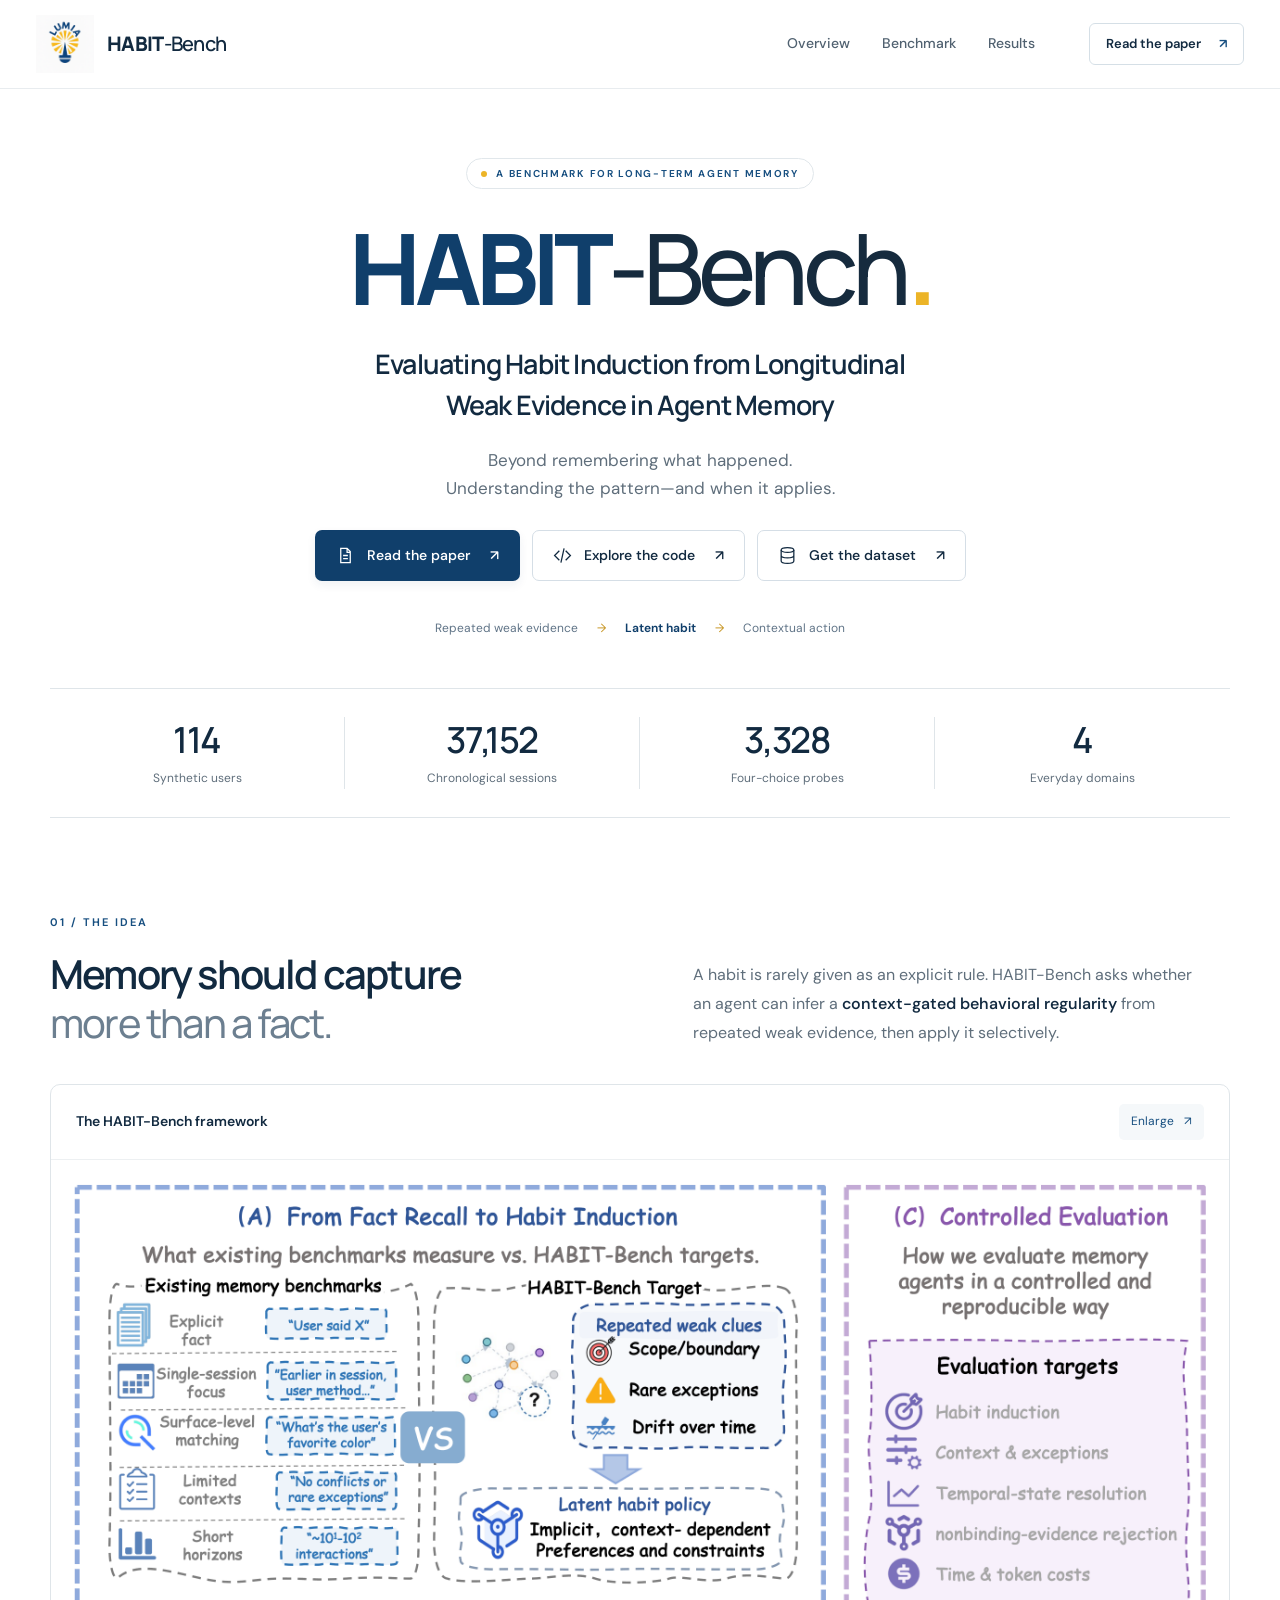
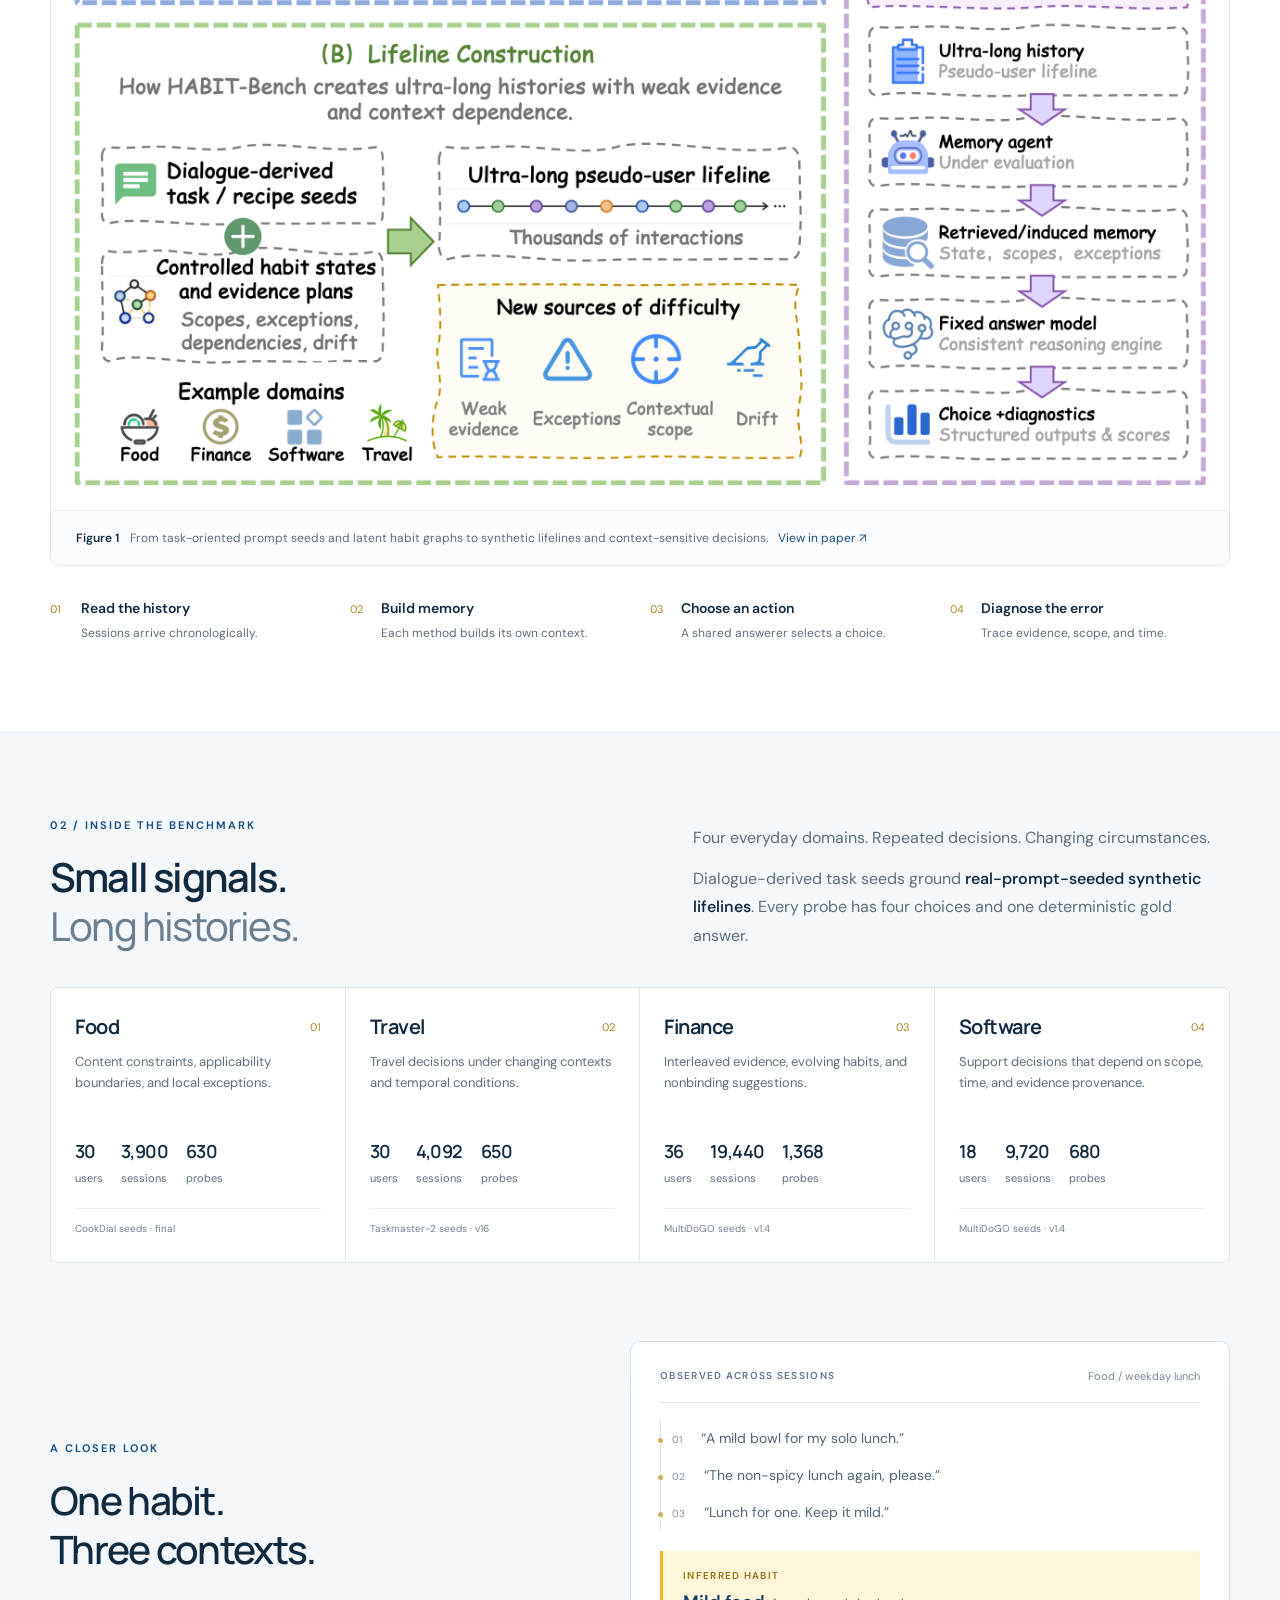
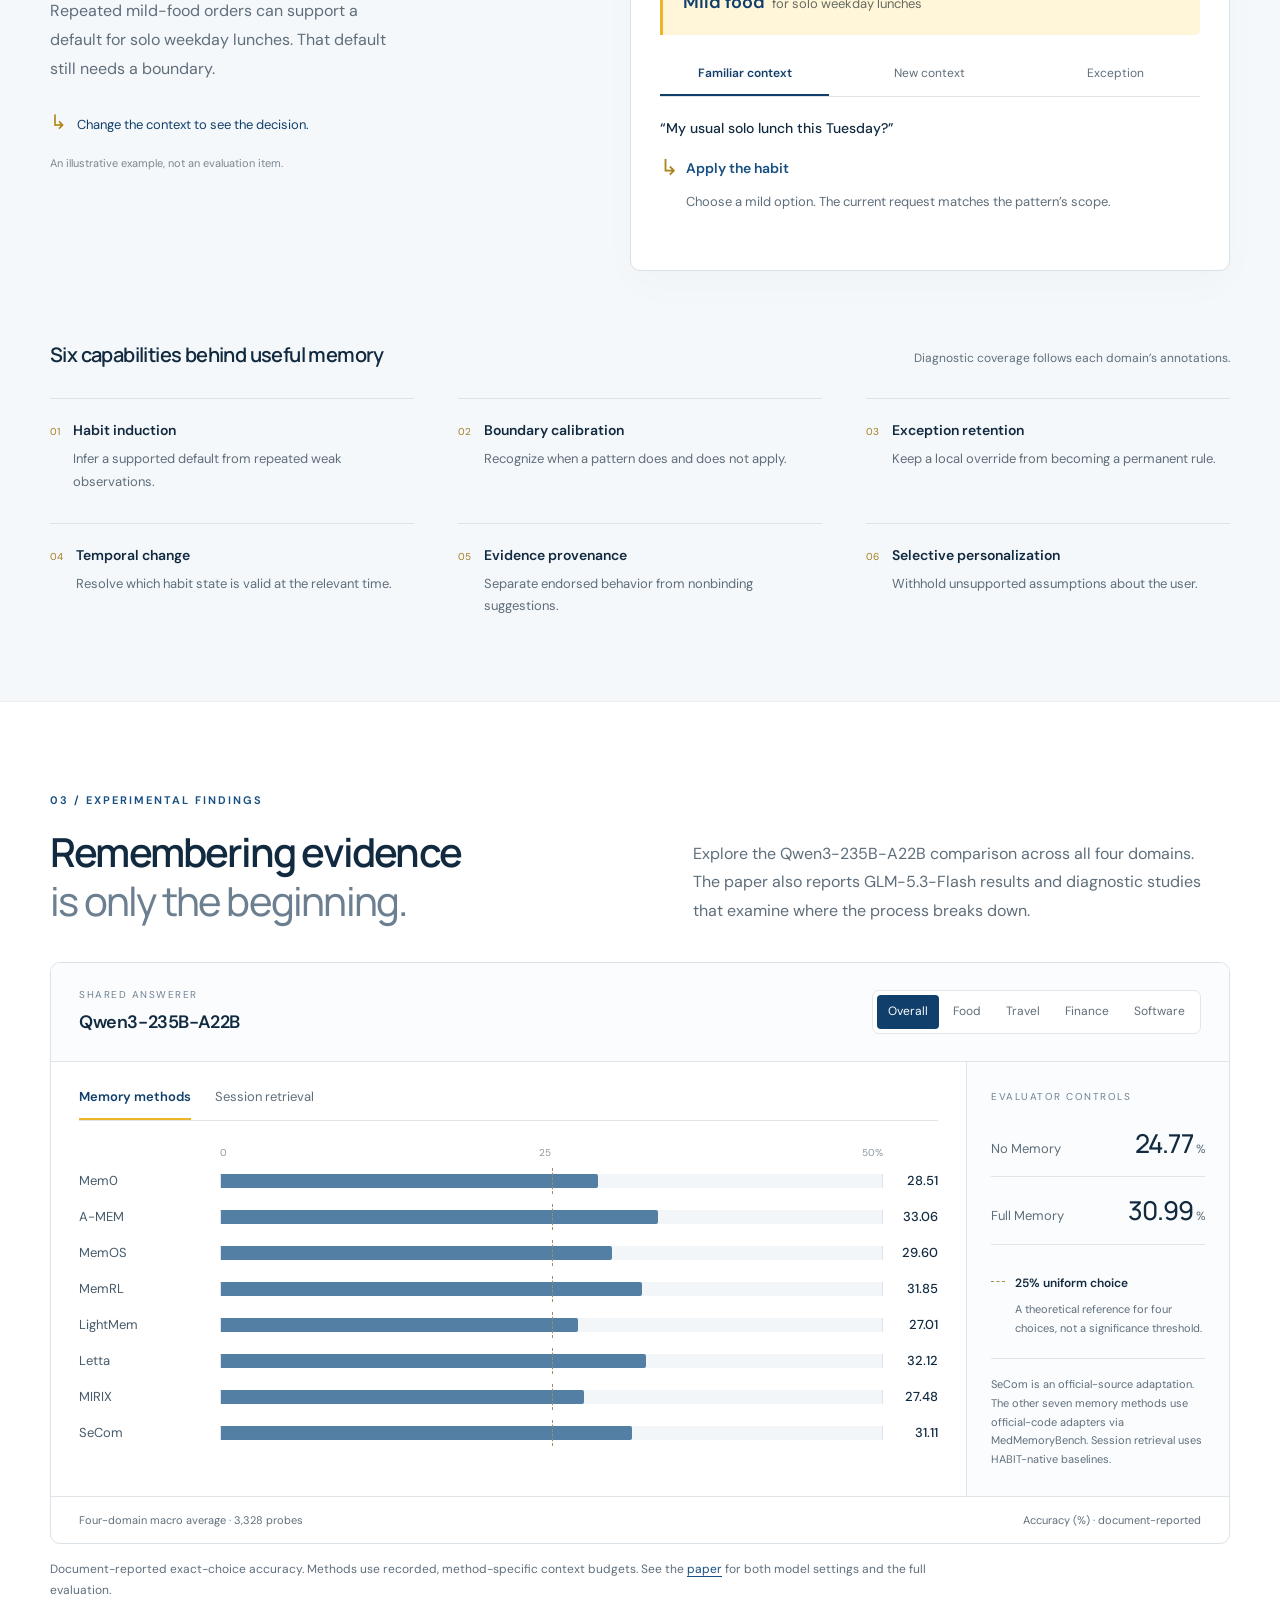
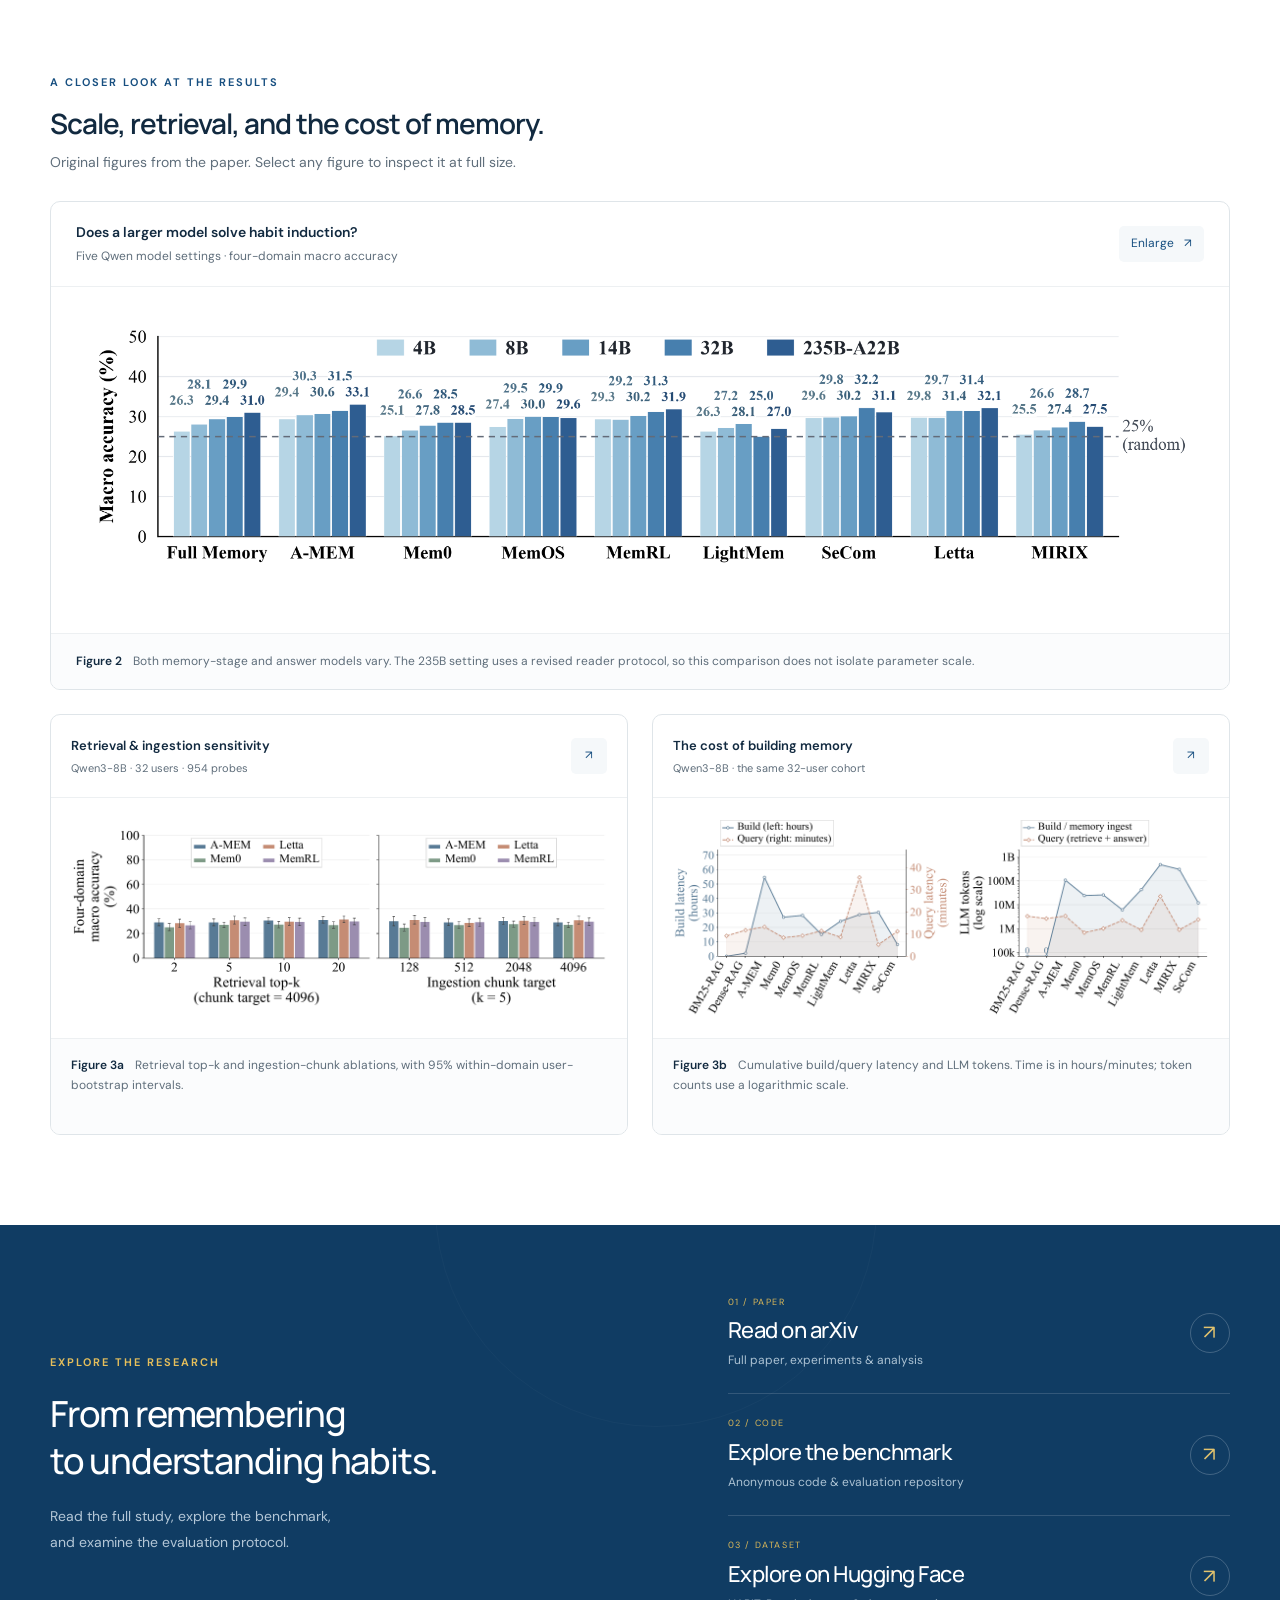
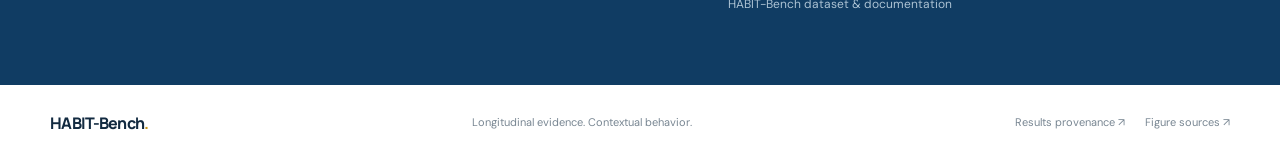
==== commit 46d8c876: "Add Hugging Face dataset links" ====
--- a/index.html
+++ b/index.html
@@ -38,6 +38,7 @@
       <div class="hero-actions">
         <a class="button primary" href="https://arxiv.org/pdf/2610.24520" target="_blank" rel="noopener noreferrer"><svg viewBox="0 0 24 24" fill="none" stroke="currentColor" stroke-width="1.6" aria-hidden="true"><path d="M6 3h8l4 4v14H6zM14 3v5h4M9 12h6M9 16h6"/></svg> Read the paper <span aria-hidden="true">↗</span></a>
         <a class="button secondary" href="https://anonymous.4open.science/r/iclr27_hb_anonymous/README.md" target="_blank" rel="noopener noreferrer"><svg viewBox="0 0 24 24" fill="none" stroke="currentColor" stroke-width="1.6" aria-hidden="true"><path d="m8 6-6 6 6 6m8-12 6 6-6 6M14 3l-4 18"/></svg> Explore the code <span aria-hidden="true">↗</span></a>
+        <a class="button secondary" href="https://huggingface.co/datasets/hollyming/HABIT-Bench" target="_blank" rel="noopener noreferrer"><svg viewBox="0 0 24 24" fill="none" stroke="currentColor" stroke-width="1.6" aria-hidden="true"><ellipse cx="12" cy="5" rx="8" ry="3"/><path d="M4 5v14c0 1.7 3.6 3 8 3s8-1.3 8-3V5M4 12c0 1.7 3.6 3 8 3s8-1.3 8-3"/></svg> Get the dataset <span aria-hidden="true">↗</span></a>
       </div>
       <div class="hero-sequence" aria-label="From repeated evidence to context-appropriate action"><span>Repeated weak evidence</span><span aria-hidden="true">→</span><span>Latent habit</span><span aria-hidden="true">→</span><span>Contextual action</span></div>
     </section>
@@ -93,7 +94,7 @@
       </div>
     </section>
 
-    <section class="resources-section" id="resources" aria-labelledby="resources-title"><div class="section-shell resources-inner"><div><p class="eyebrow">Explore the research</p><h2 id="resources-title">From remembering<br> to understanding habits.</h2><p>Read the full study, explore the benchmark,<br class="desktop-break"> and examine the evaluation protocol.</p></div><div class="resource-list"><a href="https://arxiv.org/pdf/2610.24520" target="_blank" rel="noopener noreferrer"><span><small>01 / PAPER</small><strong>Read on arXiv</strong><span>Full paper, experiments & analysis</span></span><span class="resource-arrow" aria-hidden="true">↗</span></a><a href="https://anonymous.4open.science/r/iclr27_hb_anonymous/README.md" target="_blank" rel="noopener noreferrer"><span><small>02 / CODE</small><strong>Explore the benchmark</strong><span>Anonymous code & evaluation repository</span></span><span class="resource-arrow" aria-hidden="true">↗</span></a></div></div></section>
+    <section class="resources-section" id="resources" aria-labelledby="resources-title"><div class="section-shell resources-inner"><div><p class="eyebrow">Explore the research</p><h2 id="resources-title">From remembering<br> to understanding habits.</h2><p>Read the full study, explore the benchmark,<br class="desktop-break"> and examine the evaluation protocol.</p></div><div class="resource-list"><a href="https://arxiv.org/pdf/2610.24520" target="_blank" rel="noopener noreferrer"><span><small>01 / PAPER</small><strong>Read on arXiv</strong><span>Full paper, experiments & analysis</span></span><span class="resource-arrow" aria-hidden="true">↗</span></a><a href="https://anonymous.4open.science/r/iclr27_hb_anonymous/README.md" target="_blank" rel="noopener noreferrer"><span><small>02 / CODE</small><strong>Explore the benchmark</strong><span>Anonymous code & evaluation repository</span></span><span class="resource-arrow" aria-hidden="true">↗</span></a><a href="https://huggingface.co/datasets/hollyming/HABIT-Bench" target="_blank" rel="noopener noreferrer"><span><small>03 / DATASET</small><strong>Explore on Hugging Face</strong><span>HABIT-Bench dataset & documentation</span></span><span class="resource-arrow" aria-hidden="true">↗</span></a></div></div></section>
   </main>
   <footer class="site-footer section-shell"><a class="footer-brand" href="#">HABIT-Bench<span>.</span></a><p>Longitudinal evidence. Contextual behavior.</p><div><a href="./evidence.json">Results provenance ↗</a><a href="./figure-provenance.json">Figure sources ↗</a></div></footer>
   <dialog class="figure-dialog" id="figure-dialog" aria-labelledby="dialog-title"><div class="dialog-heading"><h2 id="dialog-title">Paper figure</h2><div><a id="figure-original" href="./assets/figures/framework.png" target="_blank" rel="noopener noreferrer">Open original ↗</a><button type="button" class="dialog-close" aria-label="Close enlarged figure">×</button></div></div><div class="dialog-image-wrap"><img id="dialog-image" alt=""></div><p id="dialog-caption"></p></dialog>
--- a/styles.css
+++ b/styles.css
@@ -1,7 +1,7 @@
 :root{color-scheme:light;--ink:#122a40;--navy:#103f6b;--blue:#174f80;--muted:#5f6e7b;--gold:#ecb427;--gold-soft:#fff6da;--line:#dfe5e9;--wash:#f5f8fa;--sans:'DM Sans',Arial,sans-serif;--display:'Manrope',Arial,sans-serif}
 *{box-sizing:border-box}html{scroll-behavior:smooth;scroll-padding-top:108px}body{margin:0;background:#fff;color:var(--ink);font:16px/1.65 var(--sans);-webkit-font-smoothing:antialiased}body.dialog-open{overflow:hidden}a{color:inherit;text-decoration:none}button{font:inherit;cursor:pointer}a,button{-webkit-tap-highlight-color:transparent}a:focus-visible,button:focus-visible{outline:3px solid #b88300;outline-offset:5px}::selection{background:#f7d875;color:#102d49}h1,h2,h3,h4,p{margin:0}img{display:block;max-width:100%}button svg{pointer-events:none}.section-shell{width:min(1180px,calc(100% - 96px));margin-inline:auto}.skip-link{position:fixed;top:-100px;left:20px;padding:12px 20px;background:var(--navy);color:white;z-index:100}.skip-link:focus{top:16px}
 .site-header{position:sticky;top:0;z-index:20;background:#fffffff2;backdrop-filter:blur(15px);border-bottom:1px solid #e8ecef}.header-inner{width:min(1320px,calc(100% - 72px));height:88px;margin:auto;display:flex;align-items:center;gap:32px}.brand{display:flex;align-items:center;gap:13px;font:800 20px/1.2 var(--display);letter-spacing:-.7px;white-space:nowrap}.brand img{width:58px;height:58px;object-fit:contain}.brand-light{font-weight:550}.site-header nav{display:flex;gap:32px;margin-left:auto;font-size:14px;color:#506170;font-weight:500}.site-header nav a{padding-block:12px}.site-header nav a:hover,.site-footer a:hover{color:#a06e00}.header-link{margin-left:22px;border:1px solid #d5dfe6;padding:9px 16px;border-radius:6px;font-size:13px;font-weight:600;white-space:nowrap}.header-link span{margin-left:15px;color:var(--blue)}.header-link:hover{background:var(--wash)}
-.hero{text-align:center;padding-top:69px;padding-bottom:49px;position:relative}.eyebrow{text-transform:uppercase;font-size:11px;letter-spacing:2px;font-weight:650;color:var(--blue);line-height:1.5;margin-bottom:20px}.hero-eyebrow{display:inline-flex;align-items:center;gap:9px;font-size:10px;letter-spacing:1.7px;border:1px solid #e1e7eb;border-radius:30px;padding:7px 14px;margin-bottom:21px}.status-dot{height:6px;width:6px;border-radius:50%;background:var(--gold)}h1{font:750 clamp(64px,7.7vw,104px)/1.17 var(--display);letter-spacing:-6px;color:var(--navy);margin-bottom:19px}h1>span:not(.title-dot){color:#162b3e;font-weight:500}.title-dot{color:var(--gold);margin-left:1px}.hero-title{font:600 clamp(20px,2.1vw,28px)/1.5 var(--display);letter-spacing:-.8px}.hero-summary{font-size:17px;line-height:1.65;color:var(--muted);margin-top:21px}.hero-actions{display:flex;justify-content:center;align-items:center;gap:12px;margin-top:28px}.button{display:inline-flex;align-items:center;justify-content:center;gap:12px;border:1px solid transparent;border-radius:7px;padding:13px 20px;font-size:14px;font-weight:550;min-height:49px;transition:background .2s,transform .2s}.button svg{height:19px;width:19px}.button>span{margin-left:8px}.primary{background:var(--navy);color:white;box-shadow:0 4px 10px #173d5e12}.primary:hover{background:#185587;transform:translateY(-2px)}.secondary{border-color:#d5dee6;color:var(--ink);background:white}.secondary:hover{background:var(--wash);transform:translateY(-2px)}.hero-sequence{display:flex;align-items:center;justify-content:center;gap:19px;font-size:12px;color:#607487;margin-top:38px}.hero-sequence>span:nth-child(2n){color:#c79522}.hero-sequence>span:nth-child(3){color:var(--navy);font-weight:650}.stats{display:grid;grid-template-columns:repeat(4,1fr);border-block:1px solid var(--line);padding:28px 0}.stats>div{text-align:center;border-right:1px solid var(--line)}.stats>div:last-child{border:0}.stats strong{font:550 36px/1.3 var(--display);letter-spacing:-1.3px;display:block}.stats span{font-size:12px;color:var(--muted);display:block;margin-top:5px}
+.hero{text-align:center;padding-top:69px;padding-bottom:49px;position:relative}.eyebrow{text-transform:uppercase;font-size:11px;letter-spacing:2px;font-weight:650;color:var(--blue);line-height:1.5;margin-bottom:20px}.hero-eyebrow{display:inline-flex;align-items:center;gap:9px;font-size:10px;letter-spacing:1.7px;border:1px solid #e1e7eb;border-radius:30px;padding:7px 14px;margin-bottom:21px}.status-dot{height:6px;width:6px;border-radius:50%;background:var(--gold)}h1{font:750 clamp(64px,7.7vw,104px)/1.17 var(--display);letter-spacing:-6px;color:var(--navy);margin-bottom:19px}h1>span:not(.title-dot){color:#162b3e;font-weight:500}.title-dot{color:var(--gold);margin-left:1px}.hero-title{font:600 clamp(20px,2.1vw,28px)/1.5 var(--display);letter-spacing:-.8px}.hero-summary{font-size:17px;line-height:1.65;color:var(--muted);margin-top:21px}.hero-actions{display:flex;flex-wrap:wrap;justify-content:center;align-items:center;gap:12px;margin-top:28px}.button{display:inline-flex;align-items:center;justify-content:center;gap:12px;border:1px solid transparent;border-radius:7px;padding:13px 20px;font-size:14px;font-weight:550;min-height:49px;transition:background .2s,transform .2s}.button svg{height:19px;width:19px}.button>span{margin-left:8px}.primary{background:var(--navy);color:white;box-shadow:0 4px 10px #173d5e12}.primary:hover{background:#185587;transform:translateY(-2px)}.secondary{border-color:#d5dee6;color:var(--ink);background:white}.secondary:hover{background:var(--wash);transform:translateY(-2px)}.hero-sequence{display:flex;align-items:center;justify-content:center;gap:19px;font-size:12px;color:#607487;margin-top:38px}.hero-sequence>span:nth-child(2n){color:#c79522}.hero-sequence>span:nth-child(3){color:var(--navy);font-weight:650}.stats{display:grid;grid-template-columns:repeat(4,1fr);border-block:1px solid var(--line);padding:28px 0}.stats>div{text-align:center;border-right:1px solid var(--line)}.stats>div:last-child{border:0}.stats strong{font:550 36px/1.3 var(--display);letter-spacing:-1.3px;display:block}.stats span{font-size:12px;color:var(--muted);display:block;margin-top:5px}
 .overview-section{padding-block:96px 88px}.section-heading{margin-bottom:36px}.split-heading{display:grid;grid-template-columns:1.05fr 1fr;gap:80px;align-items:end}.section-heading h2{font:600 40px/1.22 var(--display);letter-spacing:-1.8px}.section-heading h2 span{color:#6c7f90;font-weight:450}.split-heading>p,.section-intro{color:var(--muted);font-size:16px;line-height:1.8;max-width:520px}.split-heading strong{font-weight:550;color:var(--ink)}.section-intro p+p{margin-top:12px}.paper-figure{margin:0;border:1px solid var(--line);border-radius:10px;overflow:hidden;background:white}.figure-topline{padding:19px 25px;display:flex;justify-content:space-between;align-items:center;gap:20px;border-bottom:1px solid #edf0f2}.figure-label{display:block;font-size:14px;font-weight:600}.figure-subtitle{display:block;font-size:12px;color:var(--muted);margin-top:3px}.figure-expand{color:var(--blue);border:0;background:var(--wash);border-radius:5px;padding:7px 12px;font-size:12px;white-space:nowrap;min-width:36px;min-height:36px}.figure-expand span{margin-left:7px}.figure-expand:hover{background:#e8eff4}.figure-image-button{display:block;border:0;background:white;padding:23px;width:100%;cursor:zoom-in}.figure-image-button img{width:100%;height:auto}.paper-figure figcaption{font-size:12px;line-height:1.7;color:var(--muted);padding:17px 25px;border-top:1px solid #edf0f2;background:#fbfcfd}.paper-figure figcaption>span{font-weight:600;color:var(--ink);margin-right:8px}.paper-figure figcaption a{color:var(--blue);white-space:nowrap;margin-left:7px}.paper-figure figcaption a:hover{text-decoration:underline}.protocol-strip{display:grid;grid-template-columns:repeat(4,1fr);gap:20px;margin-top:31px}.protocol-strip>div{position:relative;padding-left:31px}.protocol-strip>div>span{position:absolute;left:0;font-size:11px;color:#ad831b;top:3px}.protocol-strip strong{font-weight:600;font-size:14px;display:block}.protocol-strip p{font-size:12px;color:var(--muted);margin-top:4px}
 .benchmark-band{background:var(--wash);border-block:1px solid #e7ecf0;padding-block:84px}.domain-grid{display:grid;grid-template-columns:repeat(4,1fr);border:1px solid #dce4ea;border-radius:8px;background:white;overflow:hidden}.domain{padding:24px;border-right:1px solid var(--line)}.domain:last-child{border:0}.domain-top{display:flex;align-items:center;justify-content:space-between;gap:10px}.domain h3{font:650 20px/1.5 var(--display);letter-spacing:-.5px}.domain-number{font-size:11px;color:#ae8426}.domain>p{font-size:13px;color:var(--muted);line-height:1.6;margin-top:10px;min-height:64px}.domain-counts{display:flex;gap:18px;margin-top:23px}.domain-counts strong{display:block;font:600 18px/1.4 var(--display);letter-spacing:-.6px}.domain-counts span{font-size:11px;color:var(--muted)}.domain-source{font-size:10px;color:#73818d;border-top:1px solid #e8edf1;margin-top:18px;padding-top:12px}.example-layout{display:grid;grid-template-columns:1fr 1.25fr;gap:100px;margin-top:78px;align-items:center}.example-copy h3{font:550 39px/1.25 var(--display);letter-spacing:-1.7px;margin-bottom:23px}.example-copy>p:not(.eyebrow){font-size:16px;color:var(--muted);max-width:340px;line-height:1.8}.example-copy .example-instruction{margin-top:21px;color:var(--navy)!important;font-size:13px!important}.example-instruction span{color:#b28614;font-size:20px;margin-right:7px}.example-copy small{display:block;font-size:11px;color:#7a8792;margin-top:14px}.habit-lab{border:1px solid #d7e1e8;border-radius:10px;background:#fff;padding:25px 29px;box-shadow:0 15px 40px #153d5c05}.lab-heading{display:flex;align-items:center;justify-content:space-between;gap:20px;border-bottom:1px solid var(--line);padding-bottom:17px}.micro-label{text-transform:uppercase;font-size:10px;letter-spacing:1.3px;font-weight:600;color:#607589;display:block}.lab-note{font-size:11px;color:#778795}.evidence-timeline{margin:17px 0 20px;padding:0;list-style:none}.evidence-timeline li{display:flex;align-items:baseline;gap:19px;padding:7px 0 7px 11px;position:relative;border-left:1px solid #dce4e9}.evidence-timeline li:before{content:'';height:5px;width:5px;background:#d5b059;position:absolute;left:-3px;top:18px;border-radius:50%}.evidence-timeline li>span{font-size:10px;color:#81919e}.evidence-timeline p{font-size:14px;color:#526575}.latent-state{padding:17px 20px;background:var(--gold-soft);border-left:3px solid var(--gold);border-radius:0 5px 5px 0}.latent-state .micro-label{color:#94700f}.latent-state p{font-size:18px;font-weight:600;color:var(--navy);margin-top:3px}.latent-state p span{font-size:13px;font-weight:400;margin-left:3px;color:#666b60}.scenario-control{margin-top:21px}.segmented{display:flex;border-bottom:1px solid var(--line);gap:16px}.segmented button{flex:1;padding:8px 1px 11px;white-space:nowrap;border:0;border-bottom:2px solid transparent;font-size:12px;color:var(--muted);background:transparent}.segmented button[aria-pressed=true]{border-color:var(--navy);color:var(--navy);font-weight:600}.segmented button:hover{color:var(--blue)}.decision{padding-top:20px;min-height:148px}.current-request{font-size:14px;font-weight:500;margin-bottom:10px}.decision-title{display:flex;align-items:center;gap:8px;font-size:14px;color:var(--blue)}.decision-title>span{color:#ac841e;font-size:22px}.decision-title strong{font-weight:600}.decision-explanation{font-size:13px;color:var(--muted);margin:4px 0 0 26px;line-height:1.65}.capabilities-header{margin:69px 0 28px;display:flex;justify-content:space-between;gap:20px;align-items:baseline}.capabilities-header h3{font:600 20px/1.5 var(--display);letter-spacing:-.6px}.capabilities-header p{font-size:12px;color:var(--muted)}.capability-grid{display:grid;grid-template-columns:repeat(3,1fr);gap:30px 44px}.capability-grid article{display:flex;gap:13px;border-top:1px solid #dae3ea;padding-top:20px}.capability-grid article>span{font-size:10px;color:#a27c20;line-height:25px}.capability-grid h4{font-size:14px;font-weight:600;margin-bottom:6px}.capability-grid p{font-size:13px;color:var(--muted);line-height:1.7}
 .findings-section{padding-block:90px}.results-panel{border:1px solid #dbe3e9;border-radius:10px;overflow:hidden;background:white}.results-toolbar{display:flex;justify-content:space-between;align-items:center;gap:24px;padding:24px 28px;border-bottom:1px solid var(--line);background:#fafcfd}.chart-eyebrow{font-size:10px;letter-spacing:1.5px;color:#718292;margin-bottom:4px}.results-toolbar h3{font-size:18px;font-weight:600;letter-spacing:-.4px}.domain-select{display:flex;gap:3px;padding:4px;border:1px solid #e0e7ed;border-radius:7px;background:white}.domain-select button{border:0;background:transparent;color:var(--muted);padding:7px 11px;font-size:12px;border-radius:4px}.domain-select button[aria-pressed=true]{background:var(--navy);color:white}.domain-select button:hover:not([aria-pressed=true]){background:#edf3f7}.chart-layout{display:grid;grid-template-columns:1fr 263px}.chart-main{padding:24px 28px 28px;min-width:0}.group-select{display:flex;gap:24px;border-bottom:1px solid var(--line);margin-bottom:24px}.group-select button{border:0;border-bottom:2px solid transparent;background:none;font-size:13px;color:var(--muted);padding:0 0 10px}.group-select button[aria-pressed=true]{border-bottom-color:var(--gold);color:var(--navy);font-weight:600}.chart-axis{display:flex;justify-content:space-between;margin:0 55px 8px 141px;font-size:10px;color:#8c98a2}.chart-rows{display:grid;gap:12px;min-height:283px;align-content:start}.chart-row{display:grid;grid-template-columns:128px 1fr 42px;gap:13px;align-items:center;min-height:24px}.method-label{font-size:13px;color:#465a6a;line-height:1.4}.bar-track{position:relative;height:14px;border-inline:1px solid #dce5eb;background:#f3f6f8}.bar-track:after{content:'';position:absolute;left:50%;top:-6px;bottom:-6px;border-left:1px dashed #9b8d6b}.chart-bar{display:block;height:100%;background:#527fa3;border-radius:0 2px 2px 0;transition:width .3s}.chart-row:hover .chart-bar{background:var(--navy)}.score{font-size:13px;font-variant-numeric:tabular-nums;font-weight:500;text-align:right}.chart-aside{background:#fafcfd;border-left:1px solid var(--line);padding:27px 24px}.control-result{display:flex;justify-content:space-between;align-items:baseline;gap:10px;padding:15px 0;border-bottom:1px solid var(--line)}.control-result>span{font-size:13px;color:var(--muted)}.control-result strong{font:500 26px/1.4 var(--display);letter-spacing:-1px}.control-result small{font:400 12px var(--sans);margin-left:3px;color:var(--muted)}.reference-note{margin-top:24px;padding-left:24px;position:relative}.dashed-key{position:absolute;width:14px;left:0;top:12px;border-top:1px dashed #a98b44}.reference-note strong{font-size:12px;font-weight:600}.reference-note p,.adaptation-note{font-size:11px;color:var(--muted);line-height:1.7;margin-top:5px}.adaptation-note{border-top:1px solid var(--line);margin-top:21px;padding-top:16px}.chart-footer{display:flex;justify-content:space-between;gap:15px;padding:14px 28px;border-top:1px solid var(--line);font-size:11px;color:var(--muted)}.results-note{font-size:12px;color:var(--muted);line-height:1.8;margin-top:15px;max-width:930px}.results-note a{color:var(--blue);text-decoration:underline;text-underline-offset:3px}.study-heading{margin:72px 0 27px}.study-heading .eyebrow{margin-bottom:13px}.study-heading h3{font:600 28px/1.4 var(--display);letter-spacing:-1px}.study-heading>p:last-child{font-size:14px;color:var(--muted);margin-top:8px}.study-grid{display:grid;grid-template-columns:1fr 1fr;gap:24px;margin-top:24px}.study-grid .paper-figure{display:flex;flex-direction:column}.study-grid .figure-topline{padding:20px}.study-grid .figure-label{font-size:13px}.study-grid .figure-subtitle{font-size:11px}.study-grid .figure-image-button{padding:18px;flex:1;display:flex;align-items:center}.study-grid figcaption{padding:16px 20px;min-height:96px}.scaling-figure .figure-image-button{padding:26px}
@@ -14,4 +14,4 @@
 @media(max-width:360px){.hero-actions{flex-direction:column}.button{width:100%}.hero-sequence{font-size:8px;gap:6px}.domain-select button{padding-inline:5px}.latent-state p span{display:block}.lab-note{display:none}.segmented{gap:4px}.segmented button{font-size:11px}.site-footer{display:block}.site-footer>div{margin-top:12px}}
 @media(prefers-reduced-motion:reduce){html{scroll-behavior:auto}*,*:before,*:after{animation:none!important;transition:none!important}}
 /* Keep primary actions on one line on narrow screens. */
-@media(max-width:600px){.hero-actions .button{white-space:nowrap;flex:1}.hero-actions .button svg{display:none}}
+@media(max-width:600px){.hero-actions .button{white-space:nowrap;flex:1 1 calc(50% - 9px)}.hero-actions .button svg{display:none}}
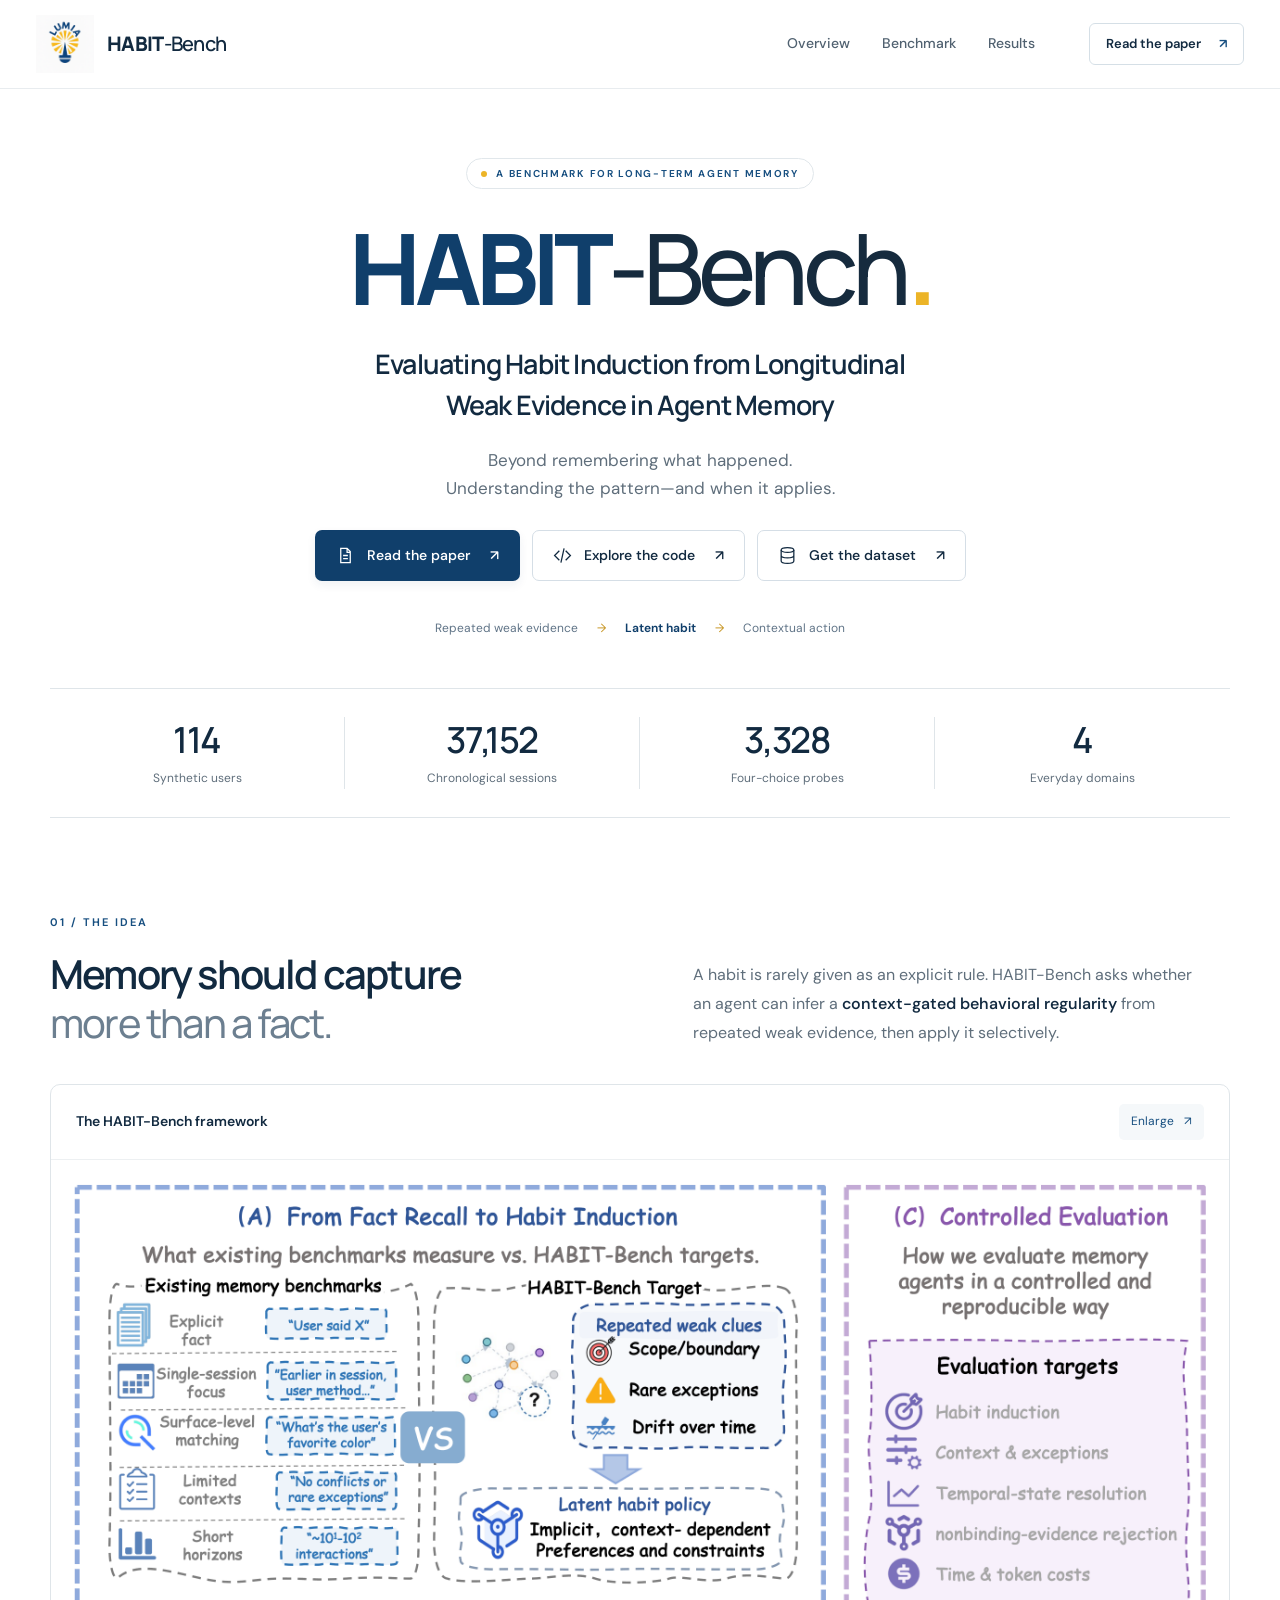
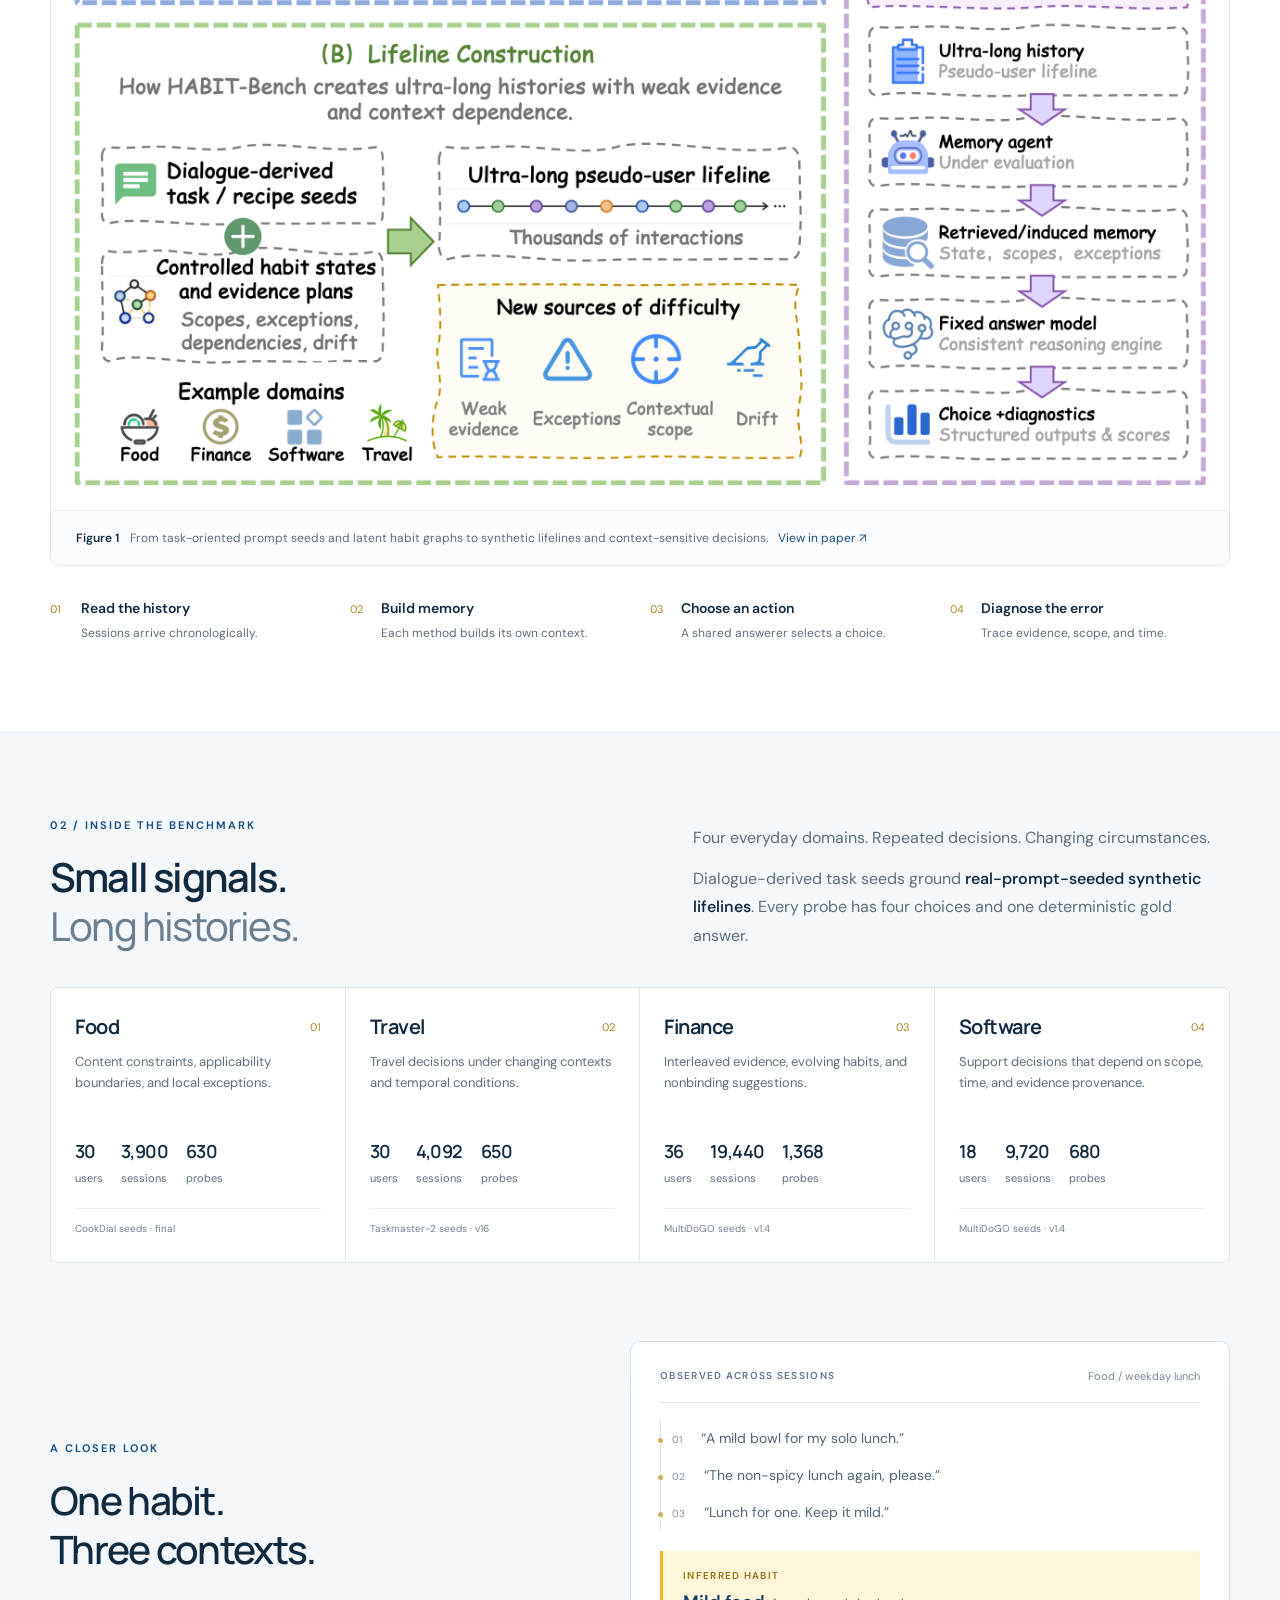
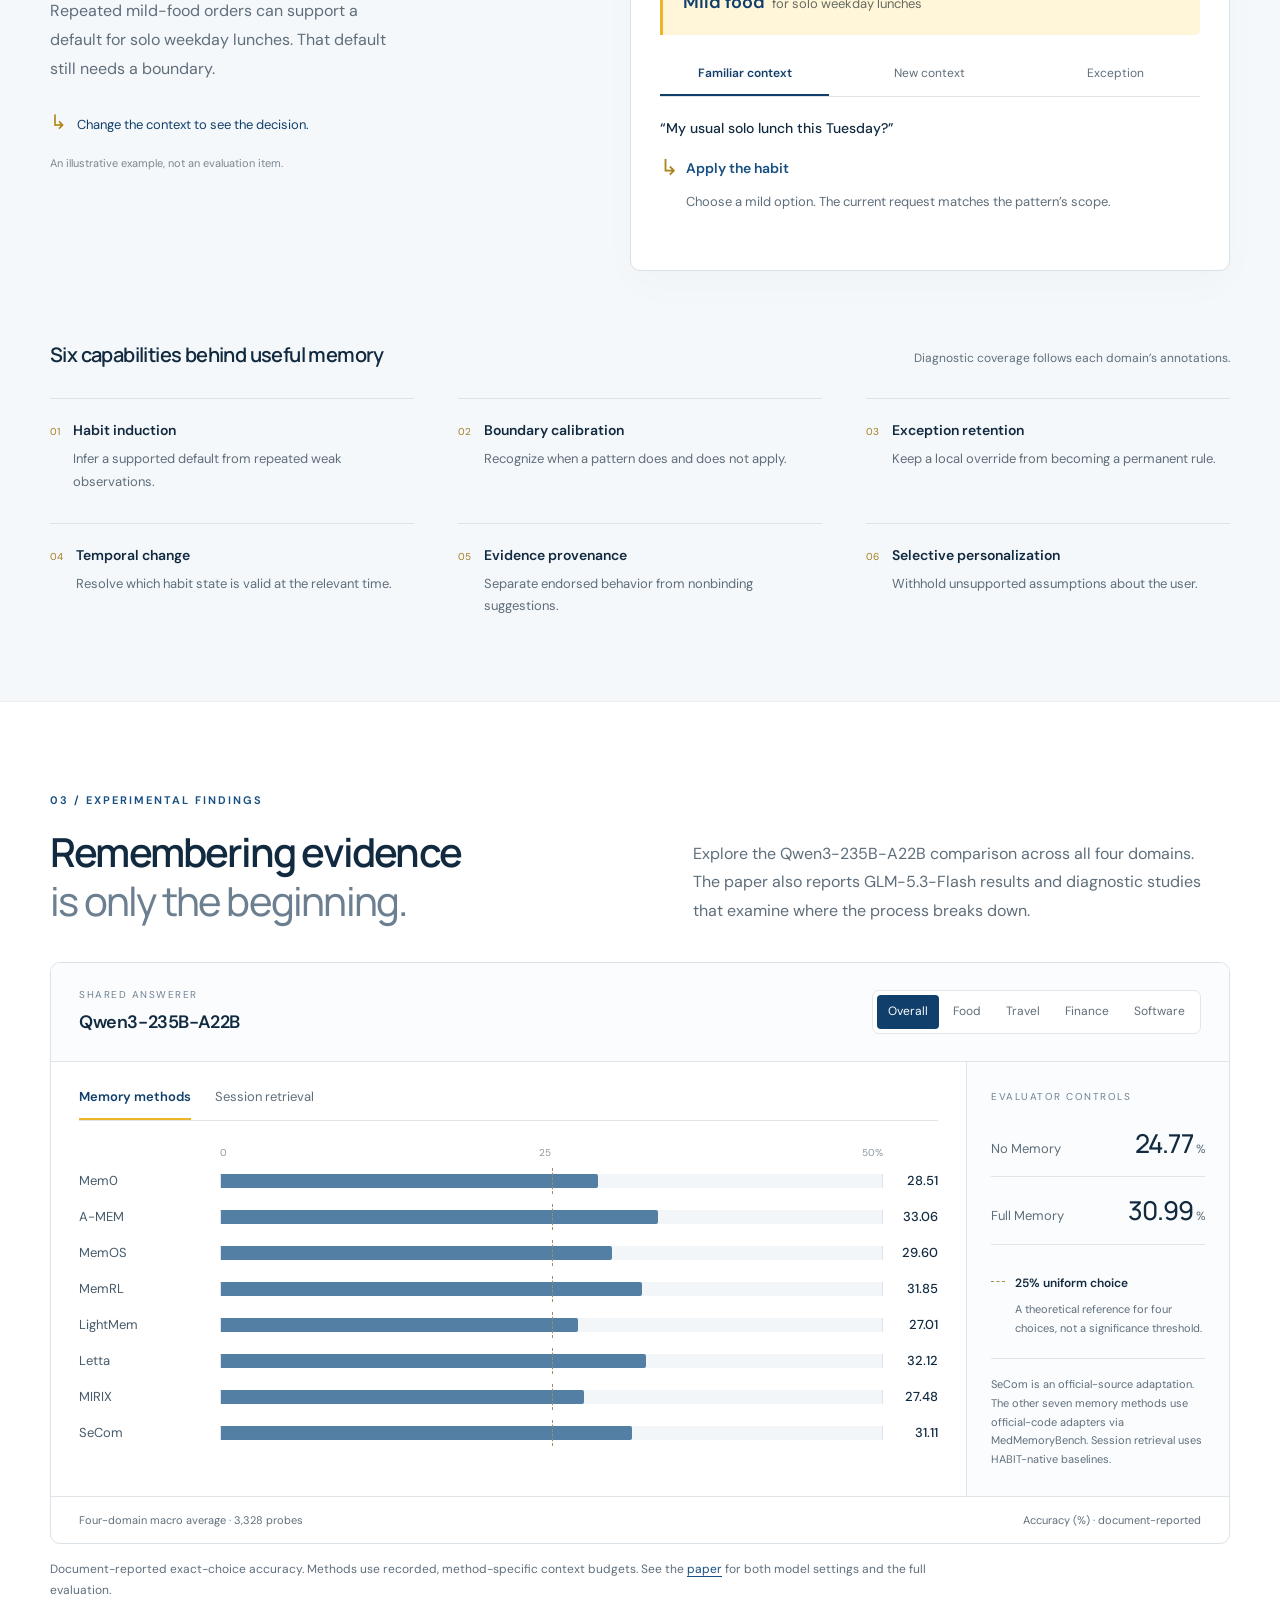
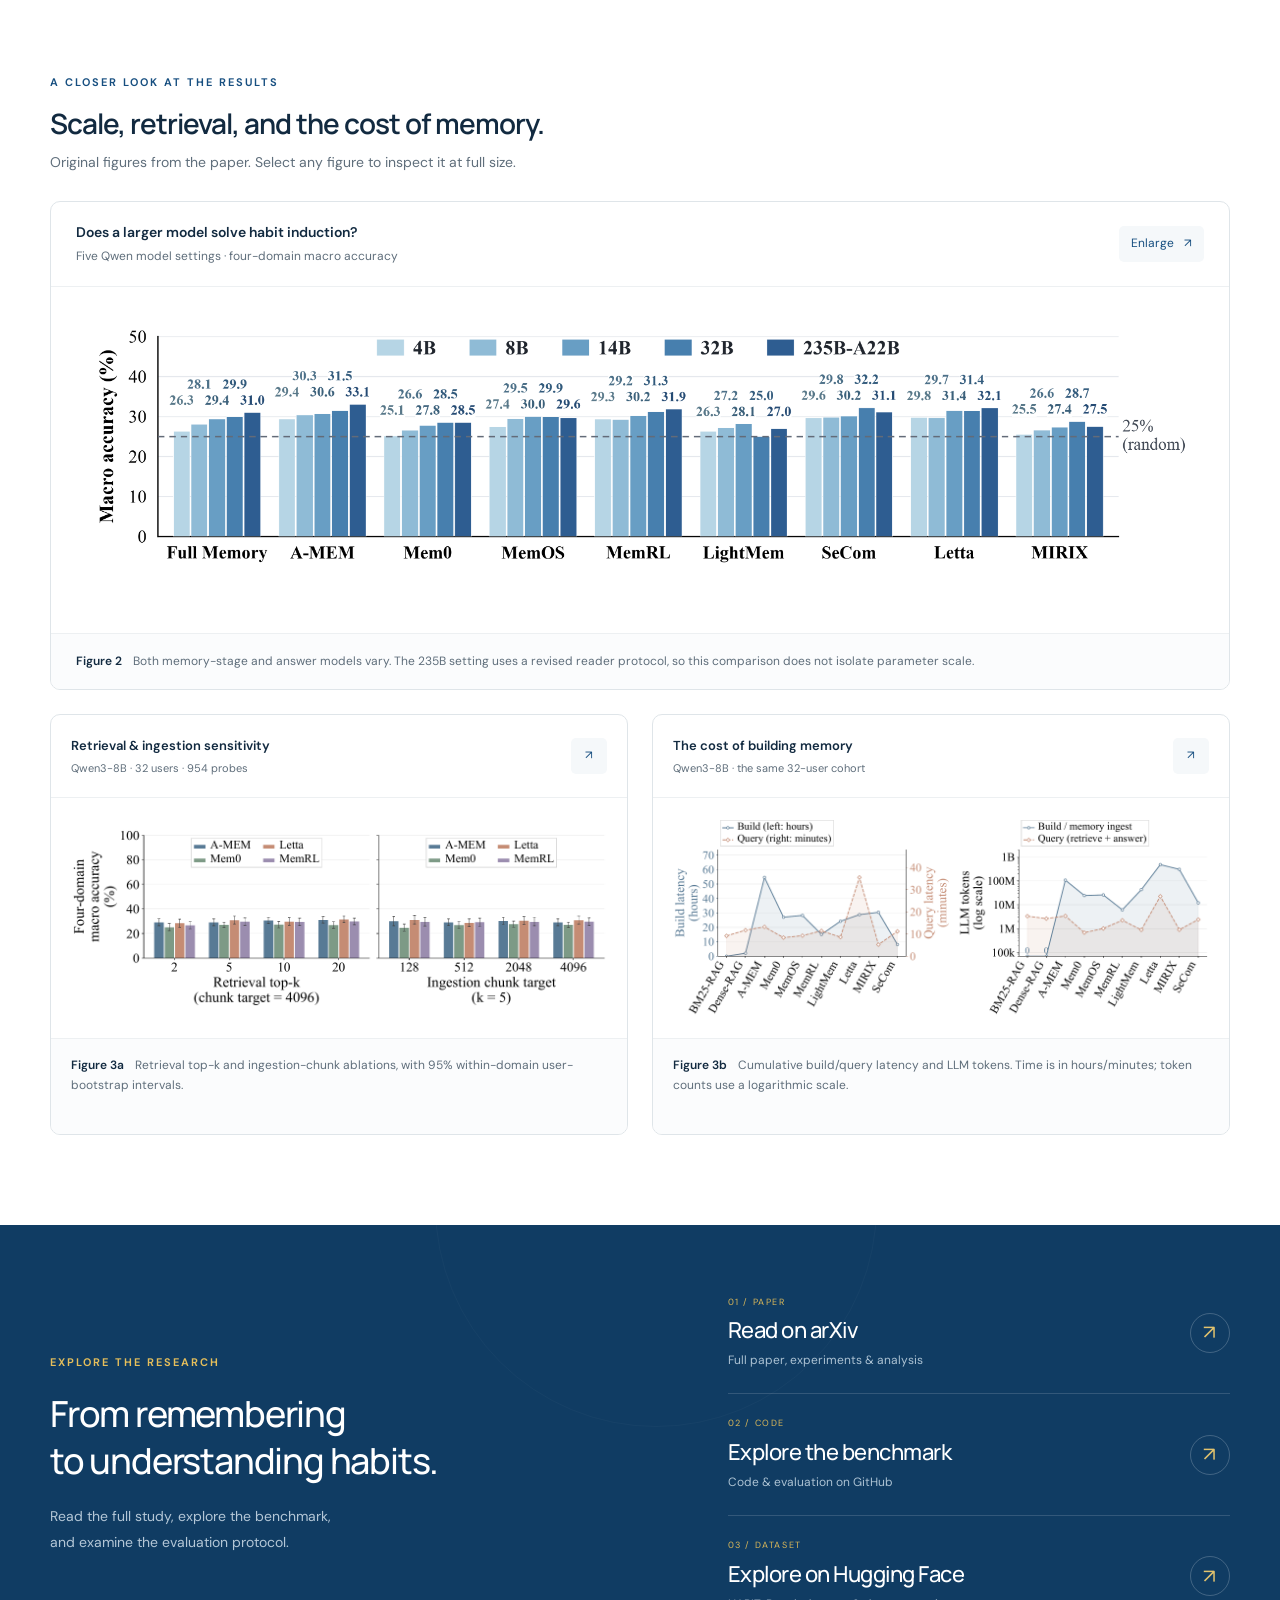
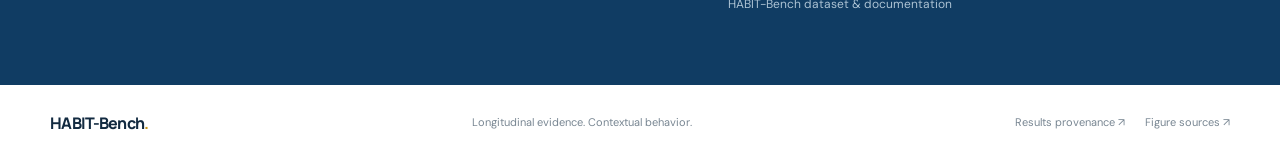
==== commit 86e08d67: "Point code links to the public LUMIA GitHub repository" ====
--- a/index.html
+++ b/index.html
@@ -16,7 +16,7 @@
   <link rel="preconnect" href="https://fonts.googleapis.com">
   <link rel="preconnect" href="https://fonts.gstatic.com" crossorigin>
   <link href="https://fonts.googleapis.com/css2?family=DM+Sans:wght@400;450;500;550;600;650;700&family=Manrope:wght@400;500;600;650;700;750;800&display=swap" rel="stylesheet">
-  <link rel="stylesheet" href="./styles.css">
+  <link rel="stylesheet" href="./styles.css?v=20261023-dataset">
   <script src="./data.js" defer></script>
   <script src="./app.js" defer></script>
 </head>
@@ -37,7 +37,7 @@
       <p class="hero-summary">Beyond remembering what happened.<br>Understanding the pattern—and when it applies.</p>
       <div class="hero-actions">
         <a class="button primary" href="https://arxiv.org/pdf/2610.24520" target="_blank" rel="noopener noreferrer"><svg viewBox="0 0 24 24" fill="none" stroke="currentColor" stroke-width="1.6" aria-hidden="true"><path d="M6 3h8l4 4v14H6zM14 3v5h4M9 12h6M9 16h6"/></svg> Read the paper <span aria-hidden="true">↗</span></a>
-        <a class="button secondary" href="https://anonymous.4open.science/r/iclr27_hb_anonymous/README.md" target="_blank" rel="noopener noreferrer"><svg viewBox="0 0 24 24" fill="none" stroke="currentColor" stroke-width="1.6" aria-hidden="true"><path d="m8 6-6 6 6 6m8-12 6 6-6 6M14 3l-4 18"/></svg> Explore the code <span aria-hidden="true">↗</span></a>
+        <a class="button secondary" href="https://github.com/LUMIA-Group/habit-bench" target="_blank" rel="noopener noreferrer"><svg viewBox="0 0 24 24" fill="none" stroke="currentColor" stroke-width="1.6" aria-hidden="true"><path d="m8 6-6 6 6 6m8-12 6 6-6 6M14 3l-4 18"/></svg> Explore the code <span aria-hidden="true">↗</span></a>
         <a class="button secondary" href="https://huggingface.co/datasets/hollyming/HABIT-Bench" target="_blank" rel="noopener noreferrer"><svg viewBox="0 0 24 24" fill="none" stroke="currentColor" stroke-width="1.6" aria-hidden="true"><ellipse cx="12" cy="5" rx="8" ry="3"/><path d="M4 5v14c0 1.7 3.6 3 8 3s8-1.3 8-3V5M4 12c0 1.7 3.6 3 8 3s8-1.3 8-3"/></svg> Get the dataset <span aria-hidden="true">↗</span></a>
       </div>
       <div class="hero-sequence" aria-label="From repeated evidence to context-appropriate action"><span>Repeated weak evidence</span><span aria-hidden="true">→</span><span>Latent habit</span><span aria-hidden="true">→</span><span>Contextual action</span></div>
@@ -94,7 +94,7 @@
       </div>
     </section>
 
-    <section class="resources-section" id="resources" aria-labelledby="resources-title"><div class="section-shell resources-inner"><div><p class="eyebrow">Explore the research</p><h2 id="resources-title">From remembering<br> to understanding habits.</h2><p>Read the full study, explore the benchmark,<br class="desktop-break"> and examine the evaluation protocol.</p></div><div class="resource-list"><a href="https://arxiv.org/pdf/2610.24520" target="_blank" rel="noopener noreferrer"><span><small>01 / PAPER</small><strong>Read on arXiv</strong><span>Full paper, experiments & analysis</span></span><span class="resource-arrow" aria-hidden="true">↗</span></a><a href="https://anonymous.4open.science/r/iclr27_hb_anonymous/README.md" target="_blank" rel="noopener noreferrer"><span><small>02 / CODE</small><strong>Explore the benchmark</strong><span>Anonymous code & evaluation repository</span></span><span class="resource-arrow" aria-hidden="true">↗</span></a><a href="https://huggingface.co/datasets/hollyming/HABIT-Bench" target="_blank" rel="noopener noreferrer"><span><small>03 / DATASET</small><strong>Explore on Hugging Face</strong><span>HABIT-Bench dataset & documentation</span></span><span class="resource-arrow" aria-hidden="true">↗</span></a></div></div></section>
+    <section class="resources-section" id="resources" aria-labelledby="resources-title"><div class="section-shell resources-inner"><div><p class="eyebrow">Explore the research</p><h2 id="resources-title">From remembering<br> to understanding habits.</h2><p>Read the full study, explore the benchmark,<br class="desktop-break"> and examine the evaluation protocol.</p></div><div class="resource-list"><a href="https://arxiv.org/pdf/2610.24520" target="_blank" rel="noopener noreferrer"><span><small>01 / PAPER</small><strong>Read on arXiv</strong><span>Full paper, experiments & analysis</span></span><span class="resource-arrow" aria-hidden="true">↗</span></a><a href="https://github.com/LUMIA-Group/habit-bench" target="_blank" rel="noopener noreferrer"><span><small>02 / CODE</small><strong>Explore the benchmark</strong><span>Code & evaluation on GitHub</span></span><span class="resource-arrow" aria-hidden="true">↗</span></a><a href="https://huggingface.co/datasets/hollyming/HABIT-Bench" target="_blank" rel="noopener noreferrer"><span><small>03 / DATASET</small><strong>Explore on Hugging Face</strong><span>HABIT-Bench dataset & documentation</span></span><span class="resource-arrow" aria-hidden="true">↗</span></a></div></div></section>
   </main>
   <footer class="site-footer section-shell"><a class="footer-brand" href="#">HABIT-Bench<span>.</span></a><p>Longitudinal evidence. Contextual behavior.</p><div><a href="./evidence.json">Results provenance ↗</a><a href="./figure-provenance.json">Figure sources ↗</a></div></footer>
   <dialog class="figure-dialog" id="figure-dialog" aria-labelledby="dialog-title"><div class="dialog-heading"><h2 id="dialog-title">Paper figure</h2><div><a id="figure-original" href="./assets/figures/framework.png" target="_blank" rel="noopener noreferrer">Open original ↗</a><button type="button" class="dialog-close" aria-label="Close enlarged figure">×</button></div></div><div class="dialog-image-wrap"><img id="dialog-image" alt=""></div><p id="dialog-caption"></p></dialog>
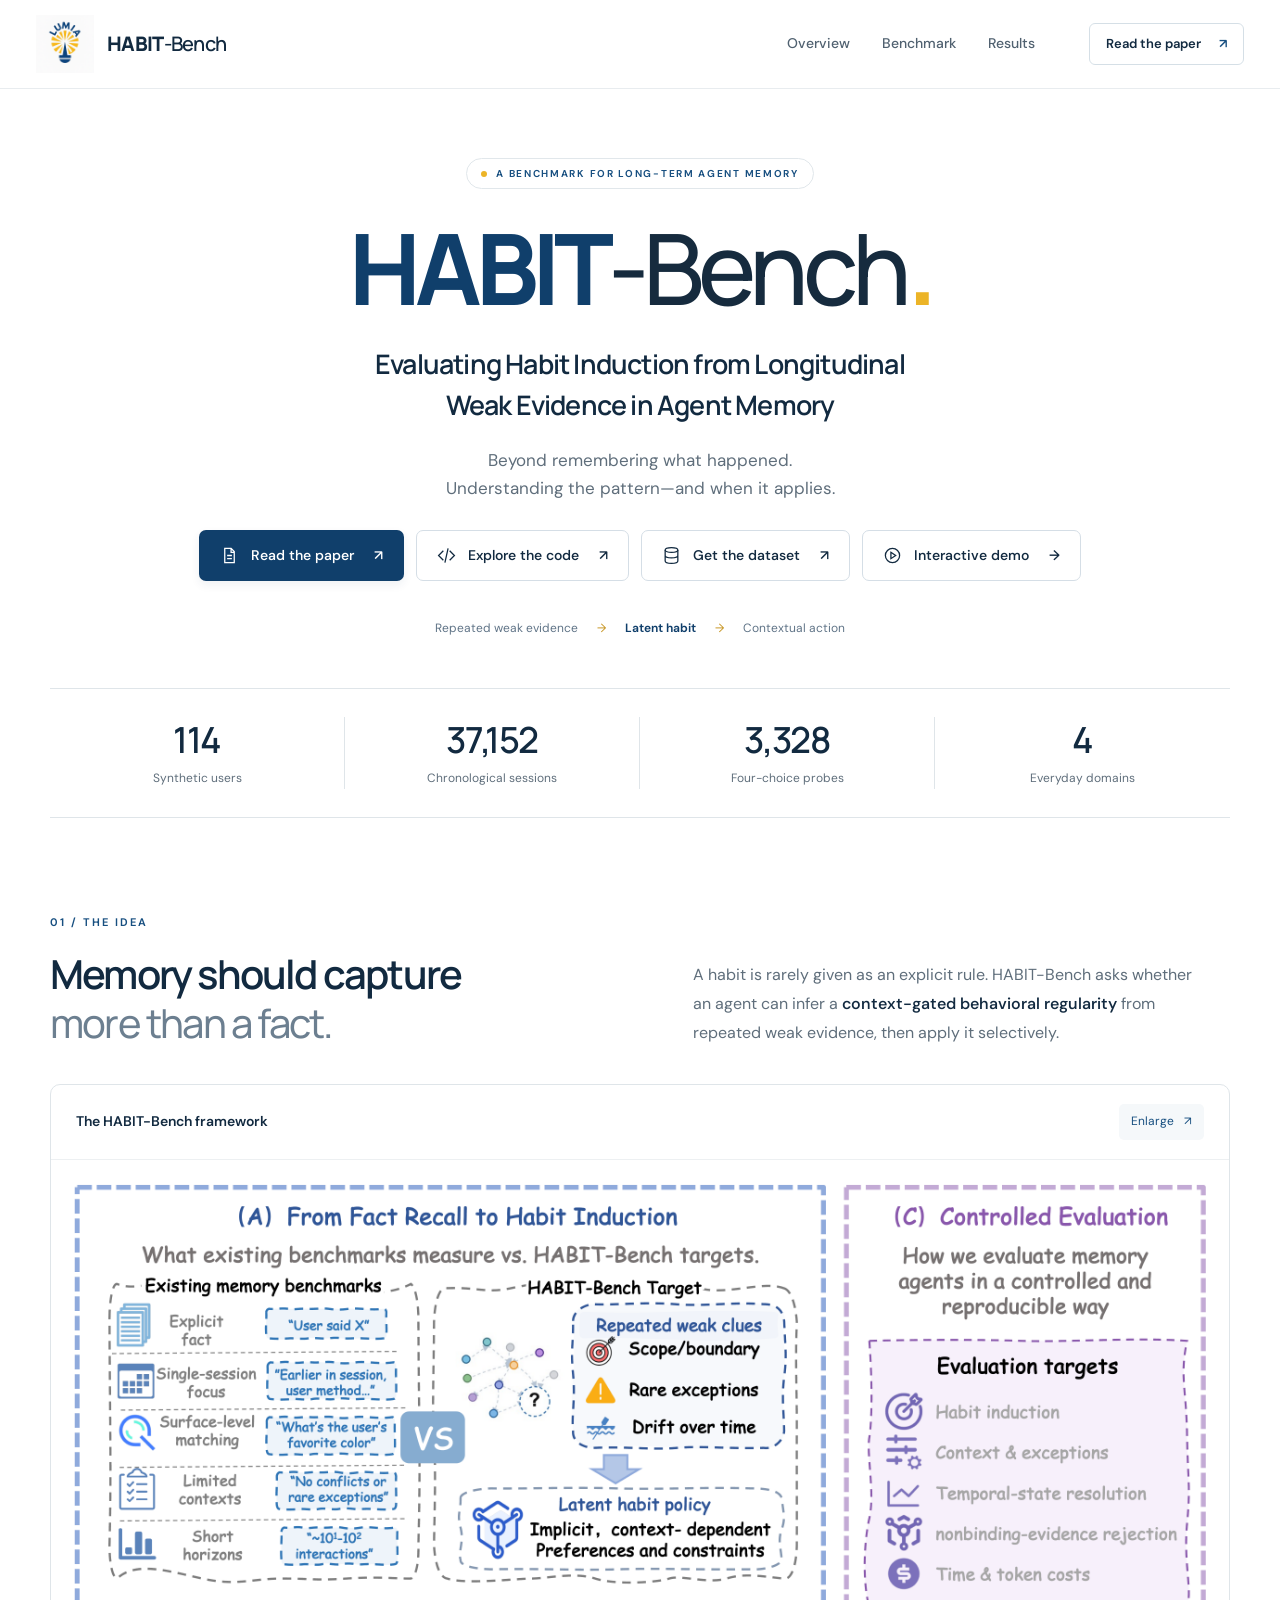
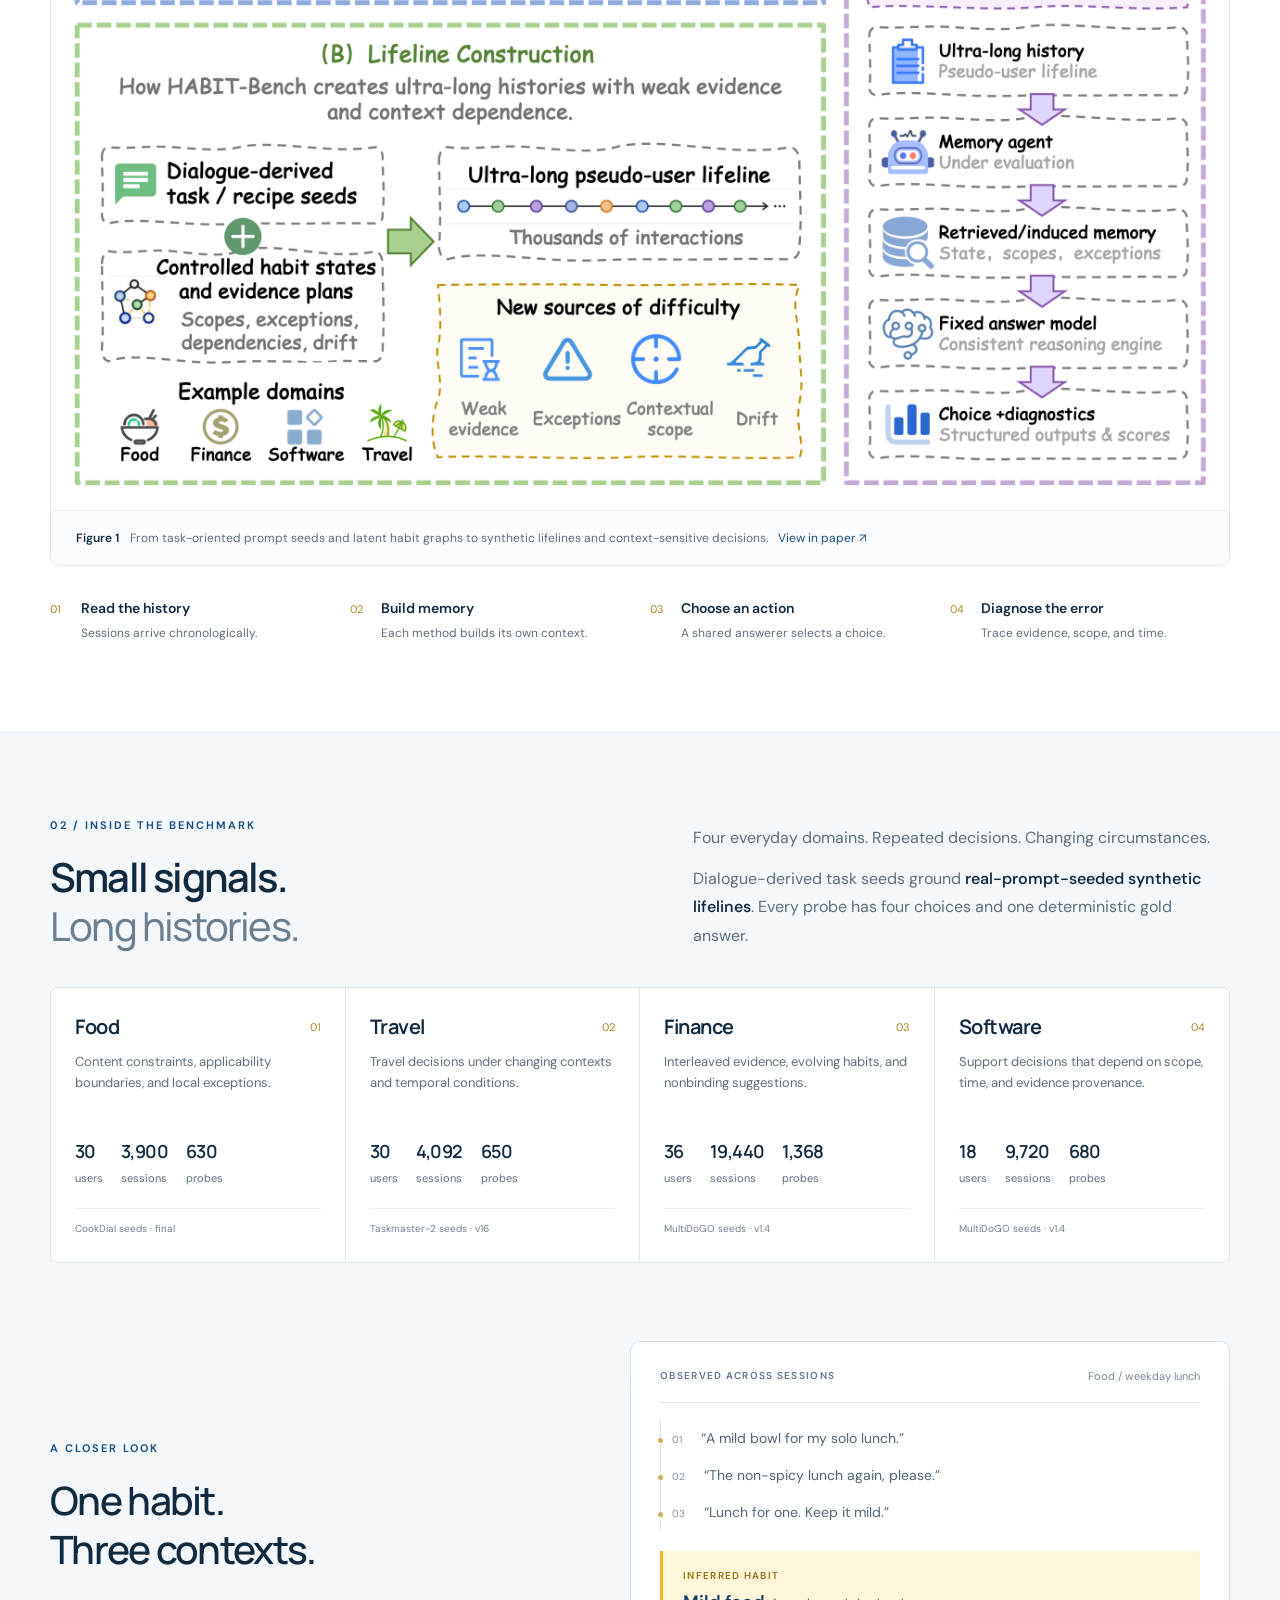
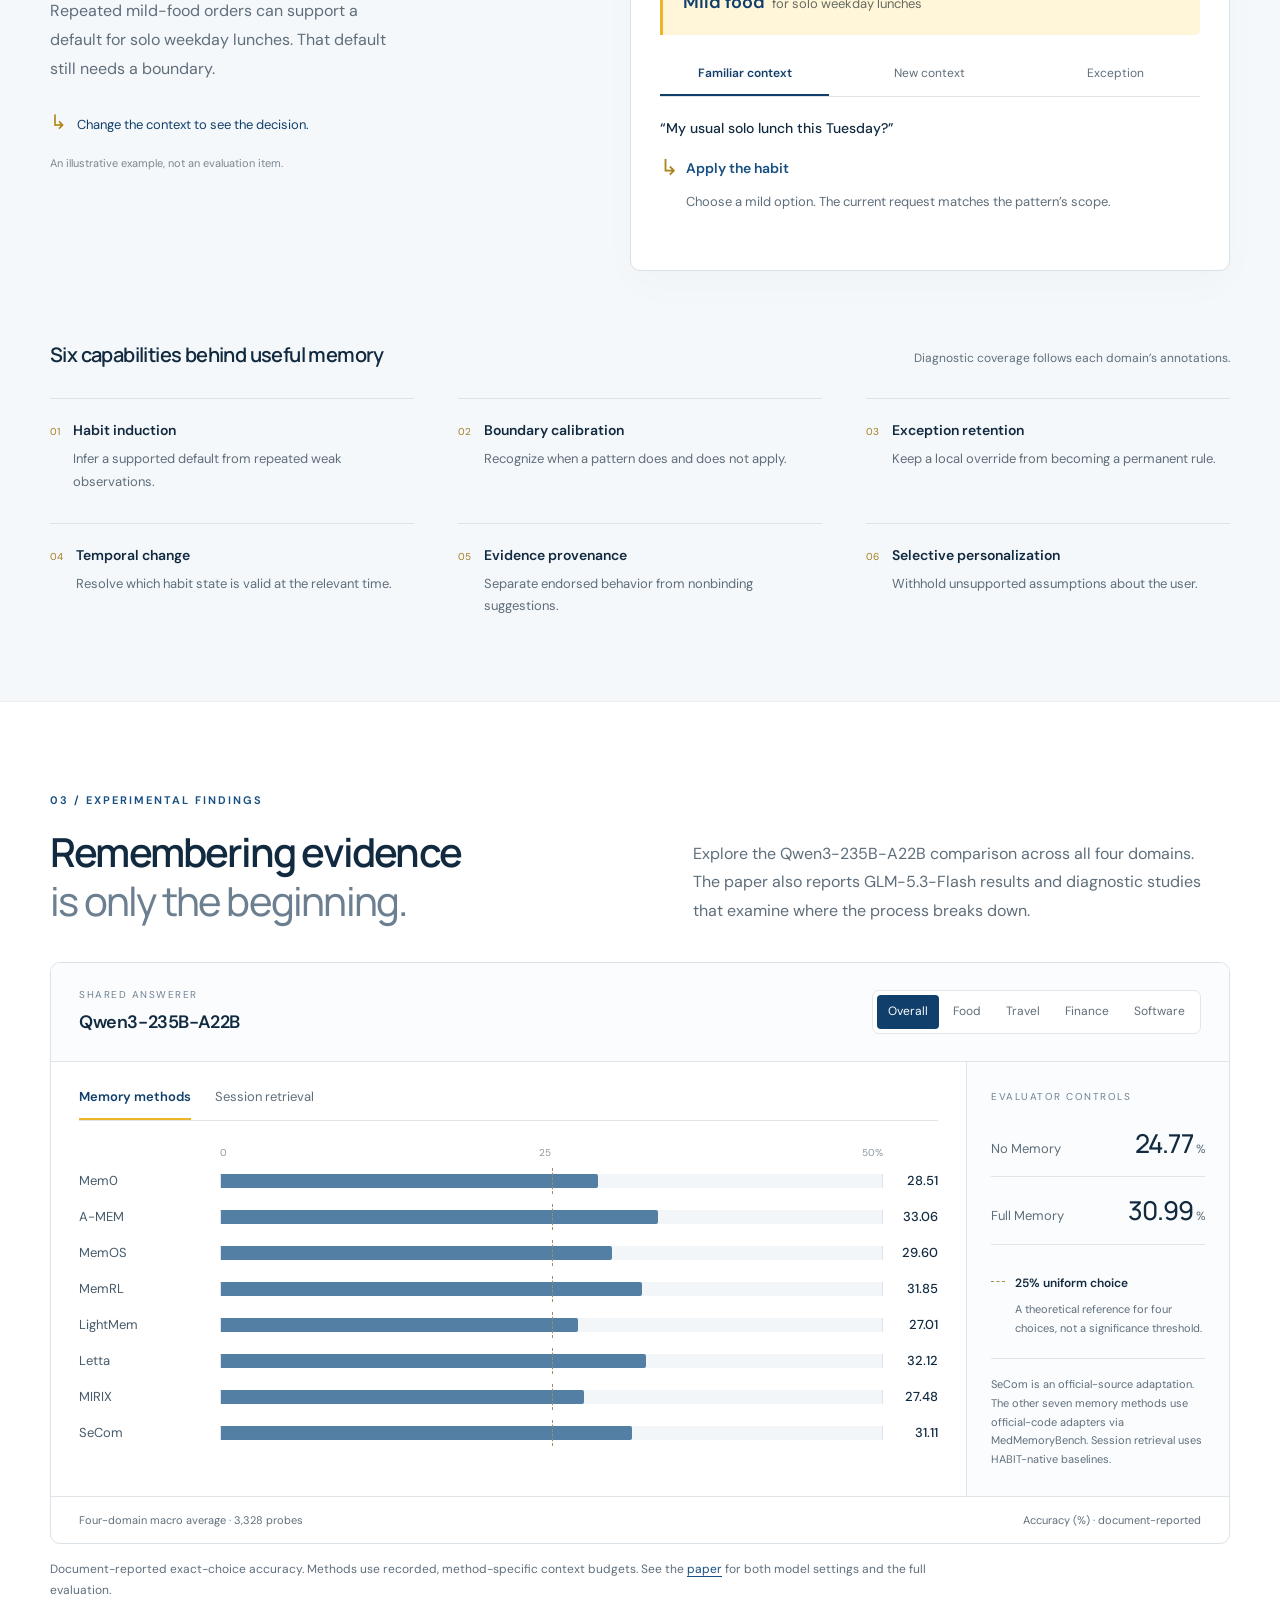
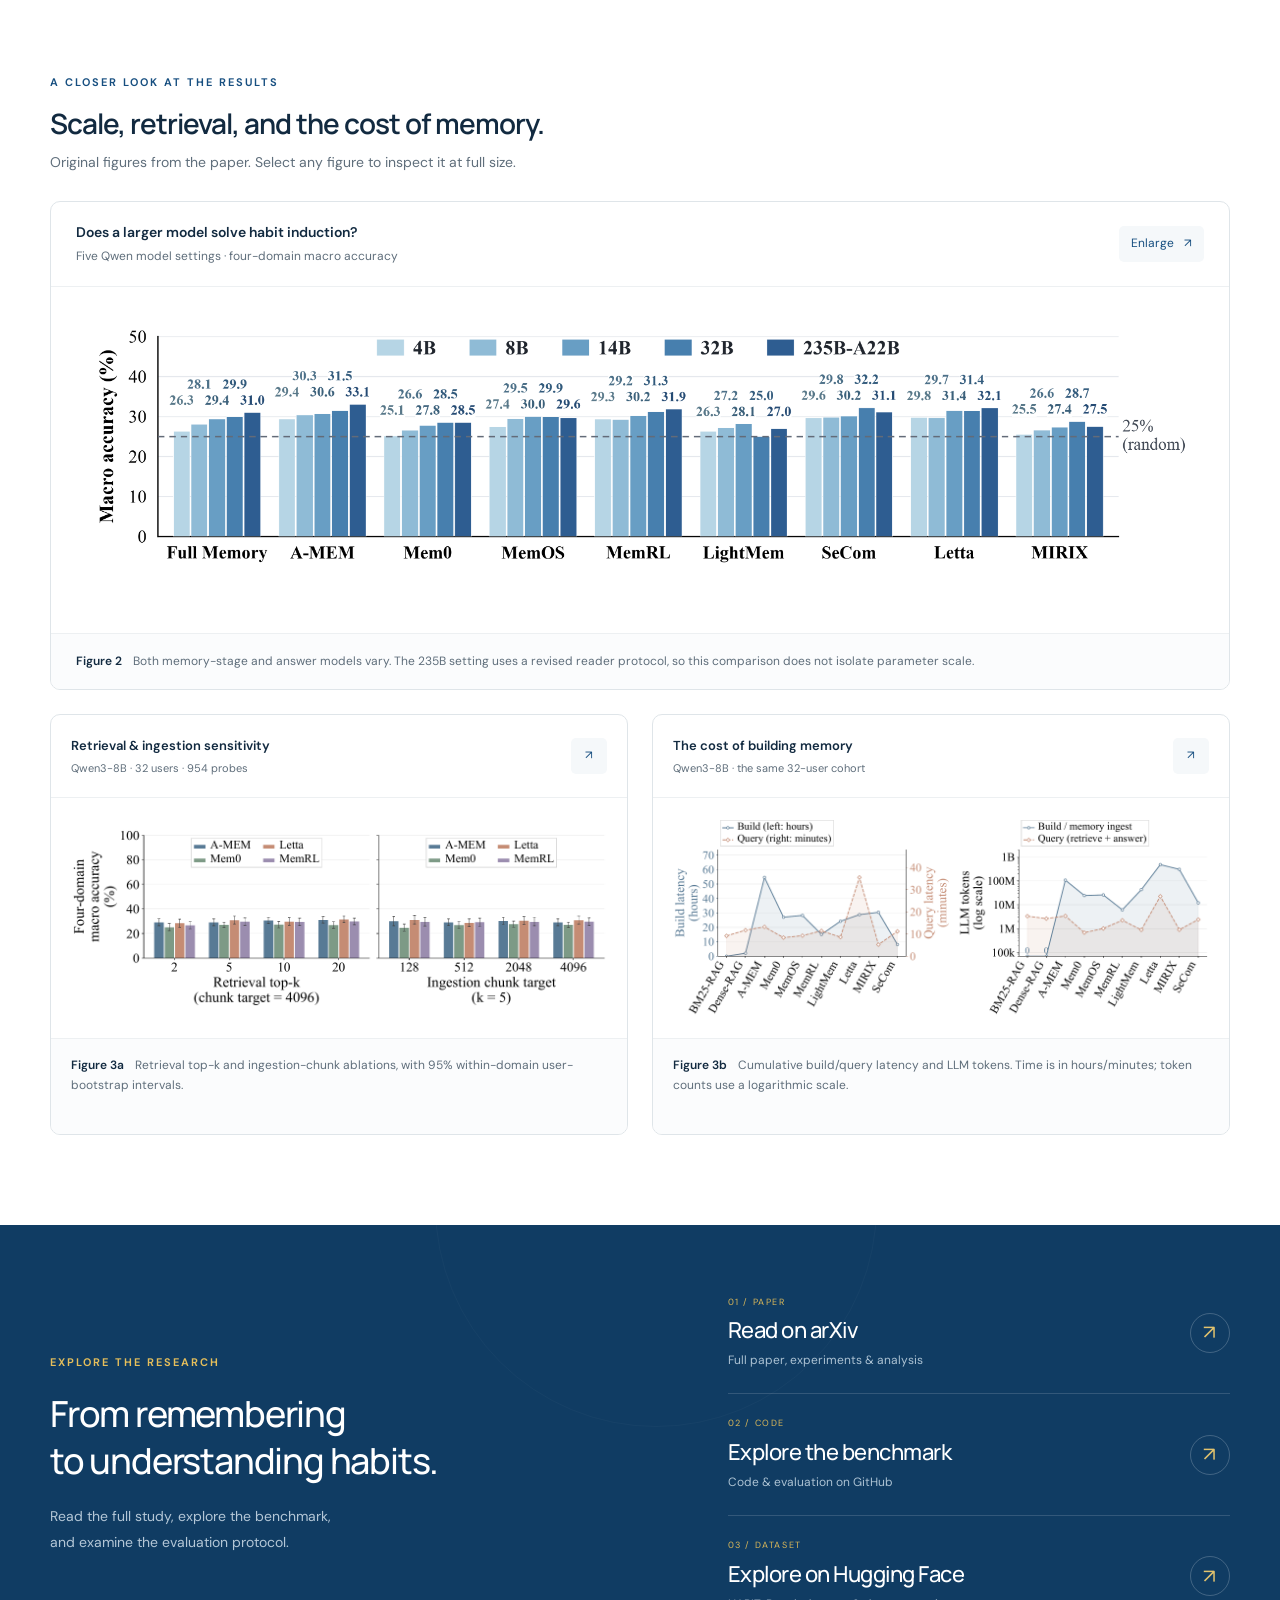
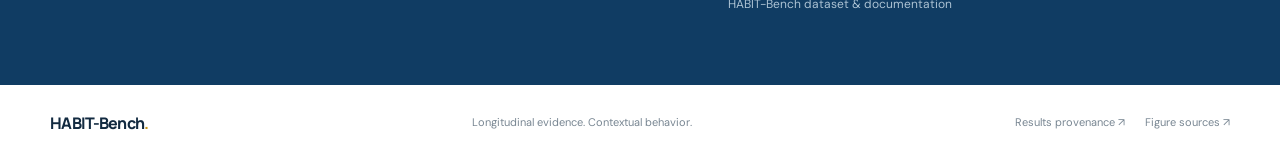
==== commit 37b4ff80: "Add interactive habit demo as project subpage" ====
--- a/index.html
+++ b/index.html
@@ -39,6 +39,7 @@
         <a class="button primary" href="https://arxiv.org/pdf/2610.24520" target="_blank" rel="noopener noreferrer"><svg viewBox="0 0 24 24" fill="none" stroke="currentColor" stroke-width="1.6" aria-hidden="true"><path d="M6 3h8l4 4v14H6zM14 3v5h4M9 12h6M9 16h6"/></svg> Read the paper <span aria-hidden="true">↗</span></a>
         <a class="button secondary" href="https://github.com/LUMIA-Group/habit-bench" target="_blank" rel="noopener noreferrer"><svg viewBox="0 0 24 24" fill="none" stroke="currentColor" stroke-width="1.6" aria-hidden="true"><path d="m8 6-6 6 6 6m8-12 6 6-6 6M14 3l-4 18"/></svg> Explore the code <span aria-hidden="true">↗</span></a>
         <a class="button secondary" href="https://huggingface.co/datasets/hollyming/HABIT-Bench" target="_blank" rel="noopener noreferrer"><svg viewBox="0 0 24 24" fill="none" stroke="currentColor" stroke-width="1.6" aria-hidden="true"><ellipse cx="12" cy="5" rx="8" ry="3"/><path d="M4 5v14c0 1.7 3.6 3 8 3s8-1.3 8-3V5M4 12c0 1.7 3.6 3 8 3s8-1.3 8-3"/></svg> Get the dataset <span aria-hidden="true">↗</span></a>
+        <a class="button secondary" href="./demo/"><svg viewBox="0 0 24 24" fill="none" stroke="currentColor" stroke-width="1.6" aria-hidden="true"><circle cx="12" cy="12" r="9"/><path d="m10 8 6 4-6 4z"/></svg> Interactive demo <span aria-hidden="true">→</span></a>
       </div>
       <div class="hero-sequence" aria-label="From repeated evidence to context-appropriate action"><span>Repeated weak evidence</span><span aria-hidden="true">→</span><span>Latent habit</span><span aria-hidden="true">→</span><span>Contextual action</span></div>
     </section>
